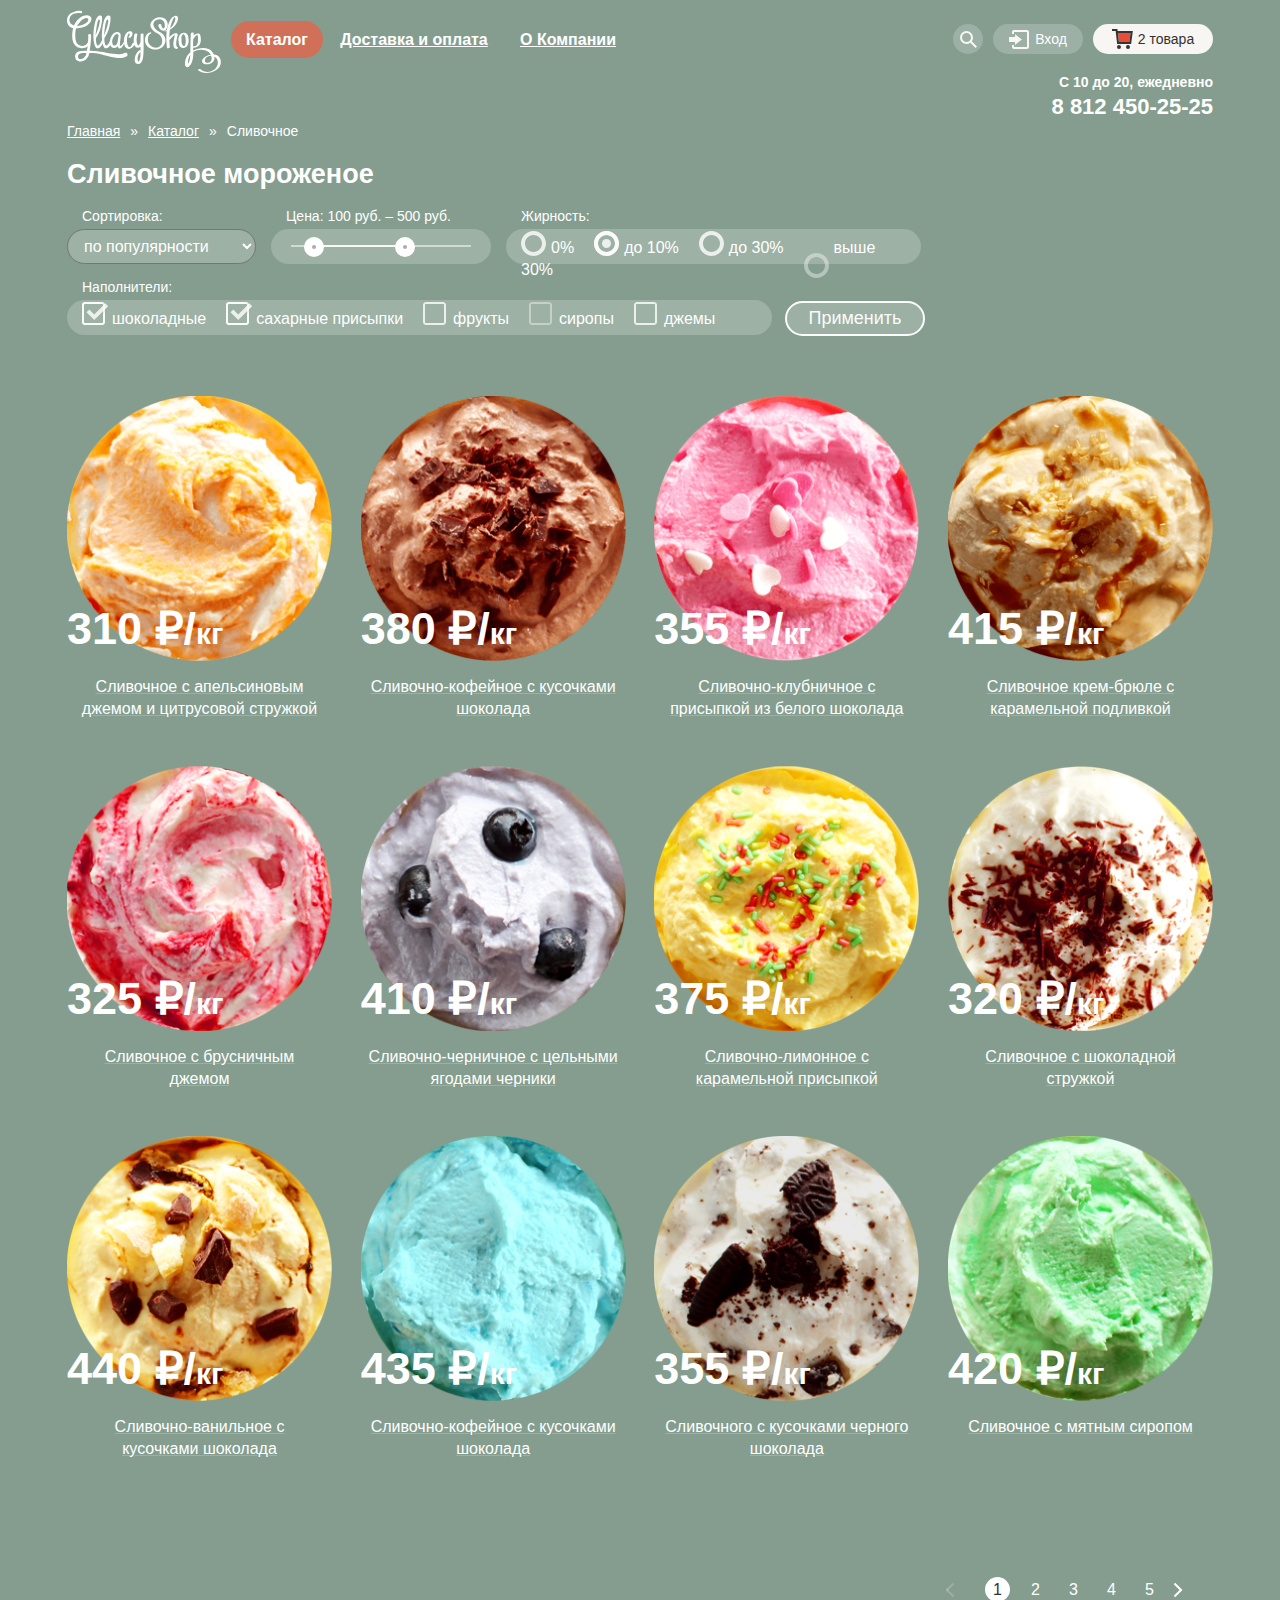
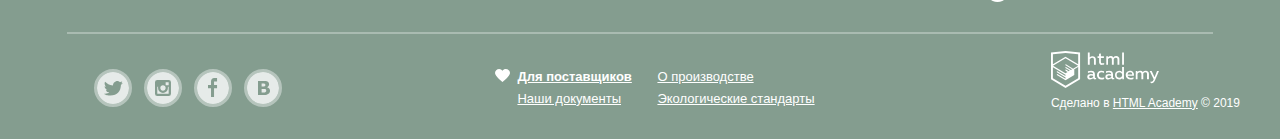
==== catalog.html @ d79cb0eb "done" ====
<!DOCTYPE html>
<html lang="ru">
  <head>
    <meta charset="utf-8">
    <title>HTML Academy: Глейси</title>
    <link href="css/normalize.css" rel="stylesheet">
    <link href="css/style.css" rel="stylesheet">
  </head>
  <body class="inner-page">
    <div class="container">
      <header class="header-main">
        <div class="main-navigation-groop">
          <a class="main-header-logo" href="index.html">
              <img src="img/logo.svg" width="154" height="64" alt="Логотип магазина Глейси»">
          </a>
          <nav class="main-navigation">
            <ul class="site-navigation">
              <li class="nav-catalog-site">
                <a href="#" class="menu-catalog-item menu-catalog-item-current">Каталог</a>
                <ul class="catalog-option">
                  <li ><a href="#" class="option">Новинки</a></li>
                    <li><a href="catalog.html">Сливочное</a></li>
                    <li><a href="#">Щербеты</a></li>
                    <li><a href="#">Фруктовый лед</a></li>
                    <li><a href="#">Мелорин</a></li>
                </ul>
              </li>
              <li class="nav-catalog-site"><a href="#" class="menu-catalog-item">Доставка и оплата</a></li>
                <li class="nav-catalog-site"><a href="#" class="menu-catalog-item">О Компании</a></li>
            </ul>
          </nav>
          <ul class="user-navigation">
              <li class="found found-search">
                <a href="#" class="found-input btn-input-found" aria-label="Поиск информации на странице">
                  <svg class="change-color" xmlns="http://www.w3.org/2000/svg" xmlns:xlink="http://www.w3.org/1999/xlink" width="17" height="17" viewBox="0 0 17 17"><path  d="M16.958 15.527L11.75 10.32A6.455 6.455 0 0 0 13 6.5 6.5 6.5 0 1 0 6.5 13a6.465 6.465 0 0 0 3.839-1.263l5.205 5.204 1.414-1.414zM6.5 11C4.019 11 2 8.981 2 6.5S4.019 2 6.5 2 11 4.019 11 6.5 8.981 11 6.5 11z"/></svg>
                </a>
              <div class="input-pop-up input-search">
                <form class="search" method="post" action="https://echo.htmlacademy.ru">
                  <label class="visually-hidden" for="search">Поиск по сайту</label>
                  <input type="search" id="search" name="search-input" placeholder="Что ищем?">
                </form>
              </div>
            </li>
            <li class="found login-link">
              <a href="#" class="found-input btn-input-login-link" aria-label="Переход на страницу личного кабинета">
                <svg class="change-color" xmlns="http://www.w3.org/2000/svg" xmlns:xlink="http://www.w3.org/1999/xlink" width="21" height="19" viewBox="0 0 21 19"><path d="M6 14.875L12.917 9.5 6 4.125v2.917H-.042v4.917H6z"/><path d="M18 0H5C3.9 0 3 .9 3 2v2h2V2h13v15H5v-2H3v2c0 1.1.9 2 2 2h13c1.1 0 2-.9 2-2V2c0-1.1-.9-2-2-2z"/></svg>
                Вход
              </a>
              <div class="input-pop-up form-nav">
                <form class="form-order"  action="https://echo.htmlacademy.ru" method="post">
                  <label class="visually-hidden" for="e-mail"> Электронная почта</label>
                  <input type="text" id="e-mail" name="e-mail" placeholder="Электронная почта">
                  <label class="visually-hidden" for="password"> Пароль пользователя</label>
                  <input type="password" name="password-user" id="password" placeholder="Пароль">
                  <div class="order">
                    <button class="btn btn-input" type="submit">Войти</button>
                    <div class="links">
                      <a href="#" class="password-links">Забыли пароль?</a>
                      <a href="#">Новая регистрация</a>
                    </div>
                  </div>
                </form>
              </div>
            </li>
            <li class="found basket-red">
              <a href="#" class="found-input btn-input-basket-red">
                <svg class="change-color"  xmlns="http://www.w3.org/2000/svg" width="21" height="20" viewBox="0 0 21 20"><path fill="#E84D37" d="M5.888 4.031L6.922 13h10.45l1.176-8.969z"/><circle fill="#343434" cx="6.984" cy="18" r="2"/><circle fill="#343434" cx="15.984" cy="18" r="2"/><path fill="#343434" d="M5.657 2.031L5.422 0H0v2h3.64l1.5 13h13.988l1.699-12.969H5.657zM17.372 13H6.922L5.888 4.031h12.66L17.372 13z"/></svg>
                2 товара
              </a>
              <div class="input-pop-up basket-nav">
                <form  class="form-order-basket" action="https://echo.htmlacademy.ru" method="post">
                  <table>
                    <caption class="visually-hidden">Товары в корзине:</caption>
                    <tr class="basket-table-item">
                      <td class="basket-table-col  basket-table-col--control">
                        <button class="btn-order-one" aria-label="Удалить заказaнное мороженное"></button>
                      </td>
                      <td class="basket-table-col  basket-table-col--preview">
                        <img src="img/ice-1k.png" width="33" height="33" alt="Пломбир с апельсиновым джемом">
                      </td>
                      <td class="basket-table-col  basket-table-col--label">  Пломбир с апельсиновым джемом</td>
                      <td class="basket-table__col  basket-table-col--price">
                          <span class="basket-table-amount">1,5 кг </span>x
                          <span class="basket-table-price">200 руб.</span>
                      </td>
                      <td class="basket-table-col  basket-table-col--sum">
                          300 руб.
                        </td>
                    </tr>
                    <tr class="basket-table-item">
                      <td class="basket-table-col  basket-table-col--control">
                        <button class="btn-order-two" aria-label="Удалить второе заказанное мороженное"></button>
                      </td>
                      <td class="basket-table-col  basket-table-col--preview">
                        <img src="img/ice-2k.png" width="33" height="33" alt="Клубничный пломбир с присыпкой  из белого шоколада">
                      </td>
                      <td class="basket-table-col  basket-table-col--label"> Клубничный пломбир с присыпкой  из белого шоколада</td>
                      <td class="basket-table__col  basket-table-col--price">
                          <span class="basket-table-amount">1,5 кг</span> x
                          <span class="basket-table-price">300 руб.</span>
                      </td>
                      <td class="basket-table-col  basket-table-col--sum">
                          450 руб.
                      </td>
                    </tr>
                    <tr>
                      <td class="basket-table-total" colspan="5"><b>Итого: 750 руб.</b></td>
                    </tr>
                  </table>
                  <button class="btn btn-submit-order" type="submit">Оформить заказ</button>
                </form>
              </div>
            </li>
          </ul>
        </div>
        <div class="tel-order">
          <p>С 10 до 20, ежедневно</p>
          <a href="#" class="tel">8 812 450-25-25</a>
        </div>
      </header>
      <main>
        <h1 class="visually-hidden"> Магазин мороженного "Глейси"</h1>
        <div>
          <ul class="breadcrumbs-list">
            <li><a href="884319-gllacy-24/index.html" class="main">Главная</a></li>
            <li><span>&#187;</span></li>
            <li><a href="#" class="catalog-ice">Каталог</a></li>
            <li><span>&#187;</span></li>
            <li><a>Сливочное</a></li>
          </ul>
         <section class="ices-catalog">
           <h2>Сливочное мороженое</h2>
           <div class="filter-container">
            <form class="filter-form" action="https://echo.htmlacademy.ru" method="get">
              <div class="container-groop">
                <fieldset class="filter-form-groop">
                  <legend class="filter-form-title">Сортировка:</legend>
                  <select  class="sort-cost" name="sort">
                    <option value="popularity" selected>по популярности</option>
                    <option value="first low-cost">сначала недорогие</option>
                    <option value="first cost">сначала дорогие</option>
                    <option value="fat content">по жирности</option>
                  </select>
                </fieldset>
              </div>
              <div class="container-groop">
                <fieldset class="filter-form-groop filter-item ">
                  <legend class="filter-form-title">Цена: 100 руб. – 500 руб.</legend>
                  <div class="range-filter">
                    <div class="range-controls">
                      <div class="scale">
                        <div class="bar"></div>
                      </div>
                      <div class="toggle toggle-min"></div>
                      <div class="toggle toggle-max"></div>
                    </div>
                  </div>
                </fieldset>
              </div>
              <fieldset class="filter-form-groop">
                <legend class="filter-form-title">Жирность:</legend>
                <div class="filter-form-wraper filter-form-wraper-radio" >
                  <input class="filter-form-input visually-hidden" type="radio" name="fat" id="0" value="0">
                  <label class="filter-form-label filter-form-label-radio" for="0">0%</label>
                  <input class="filter-form-input visually-hidden"  type="radio" name="fat" id="0-10" value="0-10" checked>
                  <label class="filter-form-label filter-form-label-radio"  for="0-10">до 10%</label>
                  <input class="filter-form-input visually-hidden" type="radio" name="fat" id="10-30" value="10-30">
                  <label class="filter-form-label filter-form-label-radio"  for="10-30">до 30%</label>
                  <input class="filter-form-input visually-hidden" type="radio" name="fat" id="30-100" value="30-100" disabled>
                  <label class="filter-form-label filter-form-label-radio" for="30-100">выше 30%</label>
                </div>
              </fieldset>
              <fieldset class="filter-form-groop">
                <legend class="filter-form-title">Наполнители:</legend>
                <div class="filter-form-wraper filter-form-wraper-checkbox" >
                  <input class="filter-form-input visually-hidden" type="checkbox" name="chocolate" id="chocolate" checked>
                  <label class="filter-form-label filter-form-label-checkbox" for="chocolate" >шоколадные</label>
                  <input class="filter-form-input visually-hidden" type="checkbox" name="sugar" id="sugar" checked>
                  <label class="filter-form-label filter-form-label-checkbox" for="sugar">сахарные присыпки</label>
                  <input class="filter-form-input visually-hidden" type="checkbox" name="fruits" id="fruits">
                  <label class="filter-form-label filter-form-label-checkbox"  for="fruits">фрукты</label>
                  <input class="filter-form-input visually-hidden" type="checkbox" name="syrups" id="syrups" disabled>
                  <label class="filter-form-label filter-form-label-checkbox" for="syrups">сиропы</label>
                  <input class="filter-form-input visually-hidden" type="checkbox" name="jams" id="jams">
                  <label class="filter-form-label filter-form-label-checkbox" for="jams">джемы</label>
                </div>
              </fieldset>
              <button type="submit" class="btn-filter">Применить</button>
            </form>
           </div>
           <h3 class="visually-hidden">Каталог мороженого</h3>
           <ul class="ice ice-card-item">
             <li class="card-item">
               <img src="img/1.png" width="267" height="267" alt="Фото сливочного мороженого с апельсиновым джемом и цитрусовой стружкой">
               <p>310 ₽/<span>кг</span></p>
               <a href="#"><h4 class="ice-cream">Сливочное с апельсиновым джемом и цитрусовой стружкой</h4></a>
               <button type="button" class="btn btn-catalog">Быстрый просмотр</button>
             </li>
             <li class="card-item" >
               <img src="img/2.png" width="267" height="267" alt="Фото мороженого  Сливочно-кофейного с кусочками шоколада">
               <p>380 ₽/<span>кг</span></p>
               <a href="#"><h4 class="ice-cream" >Сливочно-кофейное с кусочками шоколада</h4></a>
               <button type="button" class="btn btn-catalog">Быстрый просмотр</button>
             </li>
             <li class="card-item">
               <img src="img/3.png" width="267" height="267" alt="Фото мороженого Сливочно-клубничного с присыпкой из белого шоколада">
               <p>355 ₽/<span>кг</span></p>
               <a href="#"><h4 class="ice-cream">Сливочно-клубничное с присыпкой из белого шоколада</h4></a>
               <button type="button" class="btn btn-catalog">Быстрый просмотр</button>
             </li>
             <li class="card-item">
               <img src="img/4.png" width="267" height="267" alt="Сливочное крем-брюле с карамельной подливкой">
               <p>415 ₽/<span>кг</span></p>
               <a href="#"><h4 class="ice-cream">Сливочное крем-брюле с карамельной подливкой</h4></a>
               <button type="button" class="btn btn-catalog">Быстрый просмотр</button>
             </li>
             <li class="card-item">
               <img src="img/5.png" width="267" height="267" alt="Фото мороженого Сливочного с брусничным джемом">
               <p>325 ₽/<span>кг</span></p>
               <a href="#"><h4 class="ice-cream">Сливочное с брусничным джемом</h4></a>
               <button type="button" class="btn btn-catalog">Быстрый просмотр</button>
             </li>
             <li class="card-item">
               <img src="img/6.png" width="267" height="267" alt="Фото мороженого  Сливочно-черничное с цельными ягодами черники">
               <p>410 ₽/<span>кг</span></p>
               <a href="#"><h4 class="ice-cream">Сливочно-черничное с цельными ягодами черники</h4></a>
               <button type="button" class="btn btn-catalog">Быстрый просмотр</button>
             </li>
             <li  class="card-item">
               <img src="img/7.png" width="267" height="267" alt="Фото мороженого Сливочно-лимонного с карамельной присыпкой">
               <p>375 ₽/<span>кг</span></p>
               <a href="#"><h4 class="ice-cream">Сливочно-лимонное с карамельной присыпкой</h4></a>
               <button type="button" class="btn btn-catalog">Быстрый просмотр</button>
             </li>
             <li class="card-item">
               <img src="img/8.png" width="267" height="267" alt="Фото мороженого Сливочного с шоколадной стружкой">
               <p>320 ₽/<span>кг</span></p>
               <a href="#"><h4 class="ice-cream">Сливочное с шоколадной стружкой</h4></a>
               <button type="button" class="btn btn-catalog">Быстрый просмотр</button>
             </li>
             <li  class="card-item">
               <img src="img/9.png" width="267" height="267" alt="Фото мороженого Сливочно-ванильного с кусочками шоколада">
               <p>440 ₽/<span>кг</span></p>
               <a href="#"><h4 class="ice-cream">Сливочно-ванильное с кусочками шоколада</h4></a>
               <button type="button" class="btn btn-catalog">Быстрый просмотр</button>
             </li>
             <li  class="card-item">
               <img src="img/10.png" width="267" height="267" alt="Фото мороженого Сливочного с ментоловым сиропом">
               <p>435 ₽/<span>кг</span></p>
               <a href="#"><h4 class="ice-cream">Сливочно-кофейное с кусочками шоколада</h4></a>
               <button type="button" class="btn btn-catalog">Быстрый просмотр</button>
             </li>
             <li  class="card-item">
               <img src="img/11.png" width="267" height="267" alt="Фото мороженого Сливочного с кусочками черного шоколада">
               <p>355 ₽/<span>кг</span></p>
               <a href="#"><h4 class="ice-cream">Сливочного с кусочками черного шоколада</h4></a>
               <button type="button" class="btn btn-catalog">Быстрый просмотр</button>
             </li>
             <li  class="card-item">
               <img src="img/12.png" width="267" height="267" alt="Фото мороженого Сливочного с мятным сиропома">
               <p>420 ₽/<span>кг</span></p>
               <a href="#"><h4 class="ice-cream">Сливочное с мятным сиропом</h4></a>
               <button type="button" class="btn btn-catalog">Быстрый просмотр</button>
             </li>
           </ul>
         </section>
         <ul class="pagination-list">
          <li><a href="#" class="pagination-back disabled" aria-label="Листаем в начало каталога"></a></li>
          <li><a href="#" class="pagination-current">1</a></li>
          <li><a href="#">2</a></li>
          <li><a href="#">3</a></li>
          <li><a href="#">4</a></li>
          <li><a href="#">5</a></li>
          <li><a href="#" class="pagination-forward" aria-label="Листаем вперед каталога"></a></li>
         </ul>
        </div>
      </main>
      <div class="footer-container container">
        <footer class="main-footer">
          <ul class="footer-social">
            <li>
              <a class="social-btn social-btn-tw" href="#" aria-label="наша страница в Твиттере">
                <svg xmlns="http://www.w3.org/2000/svg" width="32" height="32" viewBox="0 0 32 32"><path  d="M16 0C7.164 0 0 7.164 0 16c0 8.837 7.164 16 16 16 8.837 0 16-7.163 16-16 0-8.836-7.163-16-16-16zm7.944 12.809c-.251 6.516-3.463 10.832-10.992 10.702h-.486c-.447 0-4.543-.443-5.344-1.823 2.479.19 4.247-.406 5.12-1.136-1.048-.289-2.923-.461-3.251-2.848.384.104.618.221 1.299.113-1.307-.824-2.758-1.519-2.679-3.643.311.317 1.164.518 1.46.457-.768-.233-2.149-3.244-.974-4.781 1.984 1.79 4.075 3.482 7.804 3.643.227-2.214 1.24-3.699 3.168-4.325 1.84-.479 3.255.26 3.901 1.138.737-.224 1.453-.466 2.193-.685-.004.833-.569 1.463-.935 1.709.747.165 1.423-.475 1.423-.475-.184.963-1.094 1.725-1.707 1.954z"/></svg>
              </a>
            </li>
            <li>
              <a class="social-btn social-btn-ins" href="#" aria-label="наша страница в Інстаграм">
                  <svg xmlns="http://www.w3.org/2000/svg" width="32" height="32" viewBox="0 0 32 32"><path d="M20.916 16a4.938 4.938 0 1 1-9.877 0c0-.394.051-.773.138-1.14h-.897v6.838h11.396V14.86h-.897c.086.367.137.746.137 1.14z"/><path d="M15.978 18.659c1.466 0 2.659-1.193 2.659-2.659s-1.193-2.659-2.659-2.659c-1.466 0-2.659 1.193-2.659 2.659s1.192 2.659 2.659 2.659zM18.637 10.302h3.039v3.039h-3.039z"/><path d="M16 0C7.164 0 0 7.164 0 16c0 8.837 7.164 16 16 16 8.837 0 16-7.163 16-16 0-8.836-7.163-16-16-16zm7.955 21.698a2.285 2.285 0 0 1-2.279 2.279H10.279A2.285 2.285 0 0 1 8 21.698V10.302a2.286 2.286 0 0 1 2.279-2.279h11.396a2.286 2.286 0 0 1 2.279 2.279v11.396z"/></svg>
              </a>
            </li>
            <li>
              <a class="social-btn social-btn-fb" href="#" aria-label="наша страница в Фейсбук">
                <svg xmlns="http://www.w3.org/2000/svg" width="32" height="32" viewBox="0 0 32 32"><path d="M16 0C7.164 0 0 7.163 0 16s7.164 16 16 16c8.837 0 16-7.164 16-16S24.837 0 16 0zm4.062 9.455h-3.021v3.444h3.021v3.445h-3.021v8.61H14.02v-8.61H11v-3.445h3.021V9.455c0-1.902 1.353-3.445 3.021-3.445h3.021v3.445z"/></svg>
              </a>
            </li>
            <li>
              <a class="social-btn social-btn-vk" href="#" aria-label="наша страница Вконтакте">
                <svg xmlns="http://www.w3.org/2000/svg" width="32" height="32" viewBox="0 0 32 32"><path d="M16.637 14.495c.402-.019.719-.082.951-.188.326-.145.54-.33.641-.559.101-.229.15-.496.15-.797 0-.232-.058-.465-.174-.697-.116-.232-.322-.405-.617-.517-.264-.1-.592-.155-.984-.165a76.242 76.242 0 0 0-1.652-.014h-.339v2.965h.565c.571 0 1.057-.009 1.459-.028zM18.118 17.084c-.282-.081-.672-.125-1.166-.132a127.97 127.97 0 0 0-1.55-.009h-.79v3.493h.264c1.014 0 1.74-.003 2.18-.009a3.2 3.2 0 0 0 1.212-.245c.377-.157.633-.364.774-.625s.214-.562.214-.9c0-.446-.088-.788-.261-1.03-.17-.241-.464-.423-.877-.543z"/><path d="M16 0C7.164 0 0 7.164 0 16c0 8.837 7.164 16 16 16 8.837 0 16-7.163 16-16 0-8.836-7.163-16-16-16zm6.602 20.531a3.73 3.73 0 0 1-1.124 1.327c-.552.415-1.161.71-1.823.886s-1.501.264-2.519.264h-6.121V8.987h5.443c1.13 0 1.957.038 2.48.113a5.126 5.126 0 0 1 1.561.5c.533.27.929.632 1.189 1.087.26.455.392.975.392 1.558 0 .678-.179 1.278-.536 1.795-.358.518-.863.92-1.517 1.208v.075c.917.182 1.642.559 2.179 1.13.537.571.807 1.325.807 2.261 0 .678-.138 1.283-.411 1.817z"/></svg>
              </a>
            </li>
          </ul>
          <ul class="footer-menu">
            <li class="distributor"><a href="#">Для поставщиков</a></li>
            <li><a href="#">О производстве</a></li>
            <li><a href="#">Наши документы</a></li>
            <li><a href="#">Экологические стандарты</a></li>
          </ul>
          <div class="footer-copyright">
            <a href="https://htmlacademy.ru/intensive/htmlcss" aria-label="логотип HTML Academy">
              <img src="img/logo-htmlacademy.svg" width="108" height="39" alt="HTML Academy">
            </a>
            <p>Сделано в <a href="https://htmlacademy.ru/intensive/htmlcss"> HTML Academy</a> &copy; 2019</p>
          </div>
        </footer>
      </div>
    </div>
  </body>
</html>
---- css/style.css ----
/* Шрифты */
@font-face {
  font-family: 'robotoregular';
  src: local('Roboto regular'), local('Roboto-regular');
  src: url('roboto-regular.woff2') format('woff2'),
       url('roboto-regular.woff') format('woff');
  font-weight: 400;
  font-style: normal;
  font-display: swap;
}
@font-face {
  font-family: 'robotomedium';
  src: local('Roboto Medium'), local('Roboto-Medium');
  src: url('roboto-medium.woff2') format('woff2'),
       url('roboto-medium.woff') format('woff');
  font-weight: 500;
  font-style: normal;
  font-display: swap;
}
@font-face {
  font-family: 'robotobold';
  src: local('Roboto Bold'), local('Roboto-Bold');
  src: url('roboto-bold.woff2') format('woff2'),
       url('roboto-bold.woff') format('woff');
  font-weight: 700;
  font-style: normal;
  font-display: swap;
}

body {
  min-width: 1200px;
  padding: 0;
  margin: 0;
  font-family: "Roboto", Arial, sans-serif;
  font-style: normal;
  font-size: 18px;
  line-height: 22px;
  font-weight: 400;
  color: #ffffff;
  background-color: #849d8f;
}

html {
  box-sizing: border-box;
}

img {
  max-width: 100%;
  height: auto;
}

*,
*::before,
*::after {
  box-sizing: inherit;
}

.container {
  width: 1200px;
  margin: 0 auto;
  padding: 0 27px;
}

.site-navigation,
.user-navigation,
.card-item,
.footer-social,
.footer-menu,
.catalog,
.breadcrumbs-list,
.pagination-list,
.description,
.slider-list,
.slide,
.description {
list-style: none;

}

.visually-hidden:not(:focus):not(:active),
input[type="checkbox"].visually-hidden,
input[type="radio"].visually-hidden {
  position: absolute;
  width: 1px;
  height: 1px;
  margin: -1px;
  border: 0;
  padding: 0;
  white-space: nowrap;
  clip-path: inset(100%);
  clip: rect(0 0 0 0);
  overflow: hidden;
}

.main-navigation-groop {
  display: flex;
}

.main-navigation {
  padding: 16px 5px;
  font-size: 16px;
  line-height: 18px;
  margin-top: 5px;
}

.main-header-logo {
  width: 154px;
  height: 64px;
  margin: 0;
  margin-top: 10px;
  margin-right: 5px;
}

.site-navigation {
  position: relative;
  width: 400px;
  padding: 0;
  margin: 0;
  margin-top: 10px;
  display:flex;
  justify-content: space-between;
}

.user-navigation {
  width: 400px;
  font-size: 12px;
  line-height: 18px;
  font-weight: 400;
  display:flex;
  flex-direction: row;
  justify-content: flex-end;
  margin: 0;
  margin-top: 24px;
  margin-left:auto;
  padding: 0;
  padding-left: 25px;
  margin-bottom: 20px;
}

.tel-order {
  align-self: flex-end;
  text-align: right;
  margin-top: -20px;
}

.tel-order a:hover,
.tel-order a:active,
.catalog-ice:hover,
.catalog-ice:active,
.main:hover,
.main:active {
  color: #deb49a;
  text-decoration-color: #f9cdc4;
}

.tel-order p {
  font-size: 14px;
  line-height: 16px;
  font-weight: 700;
  margin: 0;
  margin-bottom: 5px;

}

.tel-order .tel {
  margin: 0;
  margin-top: 20px;
  padding: 0;
  font-size: 22px;
  line-height: 24px;
  color: #ffffff;
  font-weight: 700;
  text-decoration: none;
}

.header-main {
  display: flex;
  flex-direction: column;
  flex-wrap: wrap;
}

.card-item a,
.ice a,
.main-footer a {
  z-index: 2;
  color: #ffffff;
}

.btn:hover,
.btn:active,
.card-item a:hover,
.card-item a:active,
.ice a:hover,
.ice a:active,
.main-footer a:hover,
.main-footer a:active{
  color: #ffbc9e;
  text-decoration-color: #f9cdc4;
}

/*Кнопки*/
.btn {
  text-decoration: none;
  padding: 15px 10px;
  border-radius: 30px;
  display: inline-block;
  vertical-align: center;
  color: #ffffff;
  background: linear-gradient(to top, #e84c36 0%, #f16642 100%);
  box-shadow: 0 2px 2px #a83829;
  font-weight:700;
  border: 0;
}

.btn-advertising {
  height: 45px;
  margin: 0;
  padding: 10px  10px;
  text-align: center;
  border: 0;
  font-size: 18px;
  line-height: 24px;
  font-weight: 400;
  align-self: flex-end;
}

.btn:hover {
  background: linear-gradient(to bottom,  #f58669 0%, #ec6f5e 100%);
  box-shadow: 0 2px 2px #8e0c03;
  text-shadow: 2px 2px 0 rgba(160, 32, 11, 0.76);
  color: #fefefe;
}

.btn:active {
  background: linear-gradient(to bottom,  #d84833 0%, #e1603e 100%);
  box-shadow: inset 0 2px 2px #942718;
  color: #fceeec;
}

.btn-slider {
  padding: 10px 40px;
  font-size: 32px;
  line-height: 44px;
  font-weight: 800;
  width: 280px;
  height: 65px;
  border: none;
  cursor: pointer;
}

.btn-submit-order {
  font-size: 18px;
  line-height: 24px;
  font-weight: 400;
  width: 130px;
  height: 45px;
  padding: 15px 20px;
  border: 0;
}

.btn-catalog{
  width: 200px;
  height: 45px;
  border: 0;
  margin: 0 auto;
  padding: 10px;
  font-size: 18px;
  line-height: 24px;
  font-weight: 400;
  z-index: 2;
}

 .btn-input-login-link {
  width: 90px;
  height: 30px;
  margin-bottom: 20px;
  position: relative;
}

.login-link:hover .form-nav {
  margin: 20px;
  position: absolute;
  top: 20px;
  left: -240px;
  display: block;
  width: 280px;
  height: 215px;
  border-radius: 5px;
  background-color: #f8f7f4;
  z-index: 1;
  box-shadow: 2px 20px 20px #5c6961;
}

.form-nav  input::placeholder {
  font-size: 14px;
  line-height: 24px;
  font-weight: 400;
  color: #d3d3d3;
  padding-left: 10px;
}

.form-order {
  width: 240px;
  height: 220px;
  margin-left: 10px;
  font-size: 13px;
  line-height: 16px;
  font-weight: 400;
}

.order .links a {
  font-size: 13px;
  line-height: 24px;
  font-weight: 400px;
  width: 125px;
  margin: 0;
  padding: 0;
  color: #323232;
  text-decoration-color: rgba(50, 50, 50, 0.3)
}

.links {
margin-top: 20px;
}

.links a:hover {
  color: #e84d37;
 text-decoration-color: rgba(232, 77, 55, 0.3);
}

.form-order input {
  width: 240px;
  height: 45px;
  border-radius: 5px;
  padding-left: 10px;
  margin: 20px 10px;
}

.form-order:first-child input {
  margin-bottom: 0;
}

.form-nav .btn-input {
  width: 100px;
  height: 30px;
  margin: 10px;
  margin-top: 20px;
  font-size: 18px;
  line-height: 24px;
  font-weight: 700;
  padding: 10px 25px;
  border-radius: 20px;
  border: none;
}

.btn-filter {
  font-weight: 500;
  width: 140px;
  height: 35px;
  margin-top: 22px;
  margin-left: 13px;
  margin-bottom: 20px;
  padding: 5px 15px;
  vertical-align: middle;
  text-align: center;
  border: 2px solid #fbfcfb;
  border-radius: 30px;
  color: #fbfcfb;
  background-color: #9cb0a4;
}

.btn-filter:hover {
  background-color: rgba(251, 252, 251, 0.97);
  color: rgba(53, 53, 53, 0.97);
}

.btn-filter:active {
  background-color: #eaeaea;
  color: #353535;
  box-shadow: 0 -2px 2px rgba(106, 106, 107, 0.97);
}

.order {
  display: flex;
}

.found .found-input:hover {
  background-color: #f7f6f3;
  color: #323232;
}

.found:hover svg {
  fill: #323232;
}

.found {
  position: relative;
}

.found .found-input {
  display: flex;
  font-size: 14px;
  line-height: 16px;
  font-weight: 500;
  height: 30px;
  color: #ffffff;
  margin-left: 10px;
  text-decoration: none;
  border-radius: 30px;
  font-weight:500;
  justify-content: center;
  align-items: center;
  background-color: rgba(255, 255, 255, 0.2);
}

/*Инпуты*/

.found .btn-input-found {
  border-radius: 50%;
  width: 30px;
}

.input-basket svg,
.login-link svg,
.btn-input-basket-red svg {
  margin-right: 5px;
}

.found-search:hover .input-search {
  display: block;
  box-shadow: 2px 20px 20px #5c6961;
  z-index: 1;
}

input[type=text]:hover,
input[type=email]:hover,
input[type=password]:hover {
  border: 2px solid #c7c6c5;
}
input[type=text]:focus,
input[type=email]:focus,
input[type=password]:focus {
  border: 2px solid #8fbdec;
}

.change-color {
  fill: #f8f7f4;
}

.input-search {
  width: 340px;
  height: 85px;
  position: absolute;
  top: 50px;
  left: -300px;
  border-radius: 5px;
  background-color: #f8f7f4;
}

.found input {
  padding: 10px;
  border: 1px solid #999999;
  color: #999999;
}

.input-search input {
  width: 310px;
  height: 45px;
  margin: 20px 15px;

}

.found input:hover {
  border: 2px solid  #999999;
  color: #999999;
}

.found input:focus {
  border: 2px solid  #8fbdec;
  color: #323232;
}

.input-search input::placeholder {
  font-size: 14px;
  line-height: 24px;
  font-weight: 400;
  padding-left: 10px;
}

.catalog-active {
background-color: #d07058;
 }

.catalog-option .active {
  color: #ffffff;
}

.catalog-option {
  width: 300px;
  margin: 0;
  margin-top: 15px;
  padding: 0;
  font-size: 14px;
  line-height: 15px;
  font-weight: 400;
}

.catalog-option::before {
  content: "";
  position: absolute;
  width: 145px;
  height: 30px;
  top: -20px;
  left: 0;
  background-color: transparent;
  z-index: 5;
}

.nav-catalog-site:hover .catalog-option {
  display: block;
  position: absolute;
  width: 145px;
  min-height: 175px;
  border-radius: 5px;
  list-style: none;
  background-color: #F8f7f4;
  box-shadow: 2px 20px 20px #5c6961;
  z-index: 1;
  font-weight: 700;
}

.site-navigation li {
  font-size: 16px;
  line-height: 18px;
  font-weight: 700;
}

.menu-catalog-item {
  background-color: rgba(255, 255, 255, 0);
  color: #ffffff;
  min-height: 30px;
  padding: 10px 15px;
}

.menu-catalog-item-current {
  width: 90px;
  min-height: 30px;
  color: #ffffff;
  background-color: #d07058;
  padding: 10px 15px;
  text-decoration: none;
  border-radius: 30px;
}

.menu-catalog-item-current:hover {
  color: #323232;
  background-color: #f7f6f3;
}

.nav-catalog-site:hover .menu-catalog-item {
  background-color: #ffffff;
  color: #323232;
  border-radius: 30px;
  vertical-align: center;
  text-align: center;
}

.menu-catalog-item:active {
  box-shadow: 0 2px 2px #7a9184;
}

.catalog-option li {
  width: 145px;
  min-height: 30px;
  margin: 0;
  padding: 10px 0;
}

.catalog-option li:hover {
  background-color: #fbded7;
}

.catalog-option li:active {
  background-color:#f6b5a5;
}

.option::before {
  content: "";
  top: 35px;
  left: 6px;
  height: 2px;
  width: 130px;
  position: absolute;
  background-color: #d1d0ce;
}

.basket-red:hover .basket-nav {
  display: block;
  width: 540px;
  height: 245px;
  padding: 20px;
  background-color: #f8f7f4;
  color: #323232;
  border-radius: 5px;
  position: absolute;
  top: 55px;
  left: -450px;
  box-shadow: 2px 20px 20px #5c6961;
  z-index: 10;
}

.menu-catalog-item {
  position: relative;
}

 .menu-catalog-item:hover {
  text-decoration: none;
}

.catalog-option a {
  padding-left: 10px;
  color: #323232;
  text-decoration: none;
  font-size: 14px;
  line-height: 16px;
  font-weight: 400;
}

.catalog-option .option  {
  padding: 10px;
  font-size: 14px;
  line-height: 16px;
  font-weight: 700;
}

.btn-input-basket {
  width: 100px;
  background-color: #a1b4a9;
}

.found .btn-input-basket-red {
  width: 120px;
  background-color: #f7f6f3;
  color: #323232;
}
/*Таблица*/

.form-order-basket table {
  position: relative;
  width: 100%;
  border-collapse: collapse;
  border-spacing: 0;
}

.form-order-basket span:nth-child(2) {
  color: #acacab;
}

.basket-table-col--price {
  width: 140px;
}

.basket-table-col--sum {
  width: 70px;
}

.basket-table-col--label {
  width: 240px;
}

.basket-table-col--preview img {
 max-width: none;
}

.basket-table-total {
  font-size: 15px;
  line-height: 18px;
  font-weight: 400;
  text-align: right;
  height: 60px;
  margin: 0 10px;
}

.form-order-basket button {
  width: 20px;
  height: 20px;
  border: 0;
  background-color: transparent;
  align-self: flex-end;
  position: relative;
}

.form-order-basket::before {
  content: "";
  top: 130px;
  left: 15px;
  height: 2px;
  width: 510px;
  position: absolute;
  background-color: #cacac7;
}

.catalog-option,
.input-search,
.feedback,
.pop-up-overlay,
.form-nav,
.basket-nav,
.slide,
.slider-toggle {
  display: none;
}


.card-item .btn {
visibility: hidden;
}

.some-news {
  font-size: 24px;
  line-height: 30px;
  font-weight: 400;
  color: #323232;
  width: 290px;
}

.sort-cost:hover {
 color: #343434;
}

/*Блок слайдера*/

.slider {
  position: relative;
  text-align: center;
  padding-top: 510px;
  padding-top: 400px;
  padding-bottom: 40px;
}

.site-wrapper {
  min-width: 940px;
  background-color: #849d8f;
  background-image: url("../img/ice-cream 1.png");
  background-repeat: no-repeat;
  background-position: top center;
  transition: background-image 0.5s ease, background-color 0.5s ease;
}

.site-wrapper::before,
.site-wrapper::after {
  content: "";
  visibility: hidden;
}

.site-wrapper::after {
  background-image: url("../img/ice-cream 2.png");
}

.site-wrapper::after {
  background-image: url("../img/ice-cream 3.png");
}

.slider-list {
  margin: 0;
  margin-top: 23px;
  padding: 0;
}

.slider-controls label {
  display: inline-block;
  vertical-align:center;
  width: 20px;
  height: 20px;
  font-weight: 400;
  margin-right: 10px;
  margin-bottom: 65px;
  vertical-align: top;
  background-color: transparent;
  border: 2px solid #ffffff;
  border-radius: 50%;
  cursor: pointer;
}

.slider-controls:hover label{
  background-color: rgba(255, 255, 255, 0.2);
  cursor: pointer;
}

.slider-controls:active label{
  background-color: #ffffff;
}

.slider-controls {
  position: absolute;
  bottom: 63px;
  left: 0;
  z-index: 20;
  height: 20px;
  font-size: 0;
}

 .slider-toggle {
   width: 80px;
   margin-top: 60px;
 }

 #product-1:checked ~ .site-wrapper #slide1,
 #product-2:checked ~ .site-wrapper #slide2,
 #product-3:checked ~ .site-wrapper #slide3 {
   display: block;
 }

 #product-1:checked ~ .site-wrapper label[for="product-1"],
 #product-2:checked ~ .site-wrapper label[for="product-2"],
 #product-3:checked ~ .site-wrapper label[for="product-3"] {
   background-color: #ffffff;
 }

 #product-1:checked ~ .site-wrapper {
  background-color: #849d8f;
  background-image:  url("../img/ice-cream 1.png");
}

#product-2:checked ~ .site-wrapper {
  background-color: #8996a6;
  background-image:  url("../img/ice-cream 2.png");
}

#product-3:checked ~ .site-wrapper {
  background-color: #9d8b84;
  background-image:  url("../img/ice-cream 3.png");
}

.slide-title {
  position: absolute;
  bottom: 75px;
  left: 222px;
  font-size: 60px;
  line-height: 60.35px;
  font-weight: 700;
  width: 700px;
}


/*Блок акции*/
.raspberry p,
.chocolate p {
  margin: 0;
  font-size: 18px;
  line-height: 22px;
  font-weight: 400;
}

.advertising {
  display: flex;
  margin-bottom: 40px;
}

.free-order {
  display: flex;
  flex-direction: column;
}

.advertising article {
  padding: 0 20px;
  display: flex;
  flex-direction: column;
  justify-content: space-around;
  border-radius: 15px;
}

.free {
  margin: 0;
  margin-bottom: 10px;
  padding: 0;
  font-size: 35px;
  line-height: 41px;
  font-weight: 700;
}

.raspberry {
  margin-right: 25px;
  width: 560px;
  height: 230px;
  background-color: #c13f61;
  background-image: url("../img/raspberry.png");
  background-repeat: no-repeat;
}

.raspberry .btn{
  width: 165px;
  margin-top: 5px;
}

.chocolate {
  width: 560px;
  height: 230px;
  background-color: #723e1b;
  background-image: url("../img/chocolate.png");
  background-repeat: no-repeat;
}

.chocolate .btn {
  width: 190px;
  margin-top: 5px;
}

/*Каталог*/

.breadcrumbs-list {
  margin: 0;
  padding: 0;
  display: flex;

}

.breadcrumbs-list a,
.breadcrumbs-list span {
  margin-right: 10px;
  font-size: 14px;
  line-height: 16px;
  font-weight: 400;
  color: #ffffff;
}

/*блок хитов*/

.ice-kind {
  display: flex;
  flex-direction: row;
  flex-wrap: wrap;
  justify-content: space-between;
  margin: 0;
}

.card-item-hit::before {
  content:"";
  width: 61px;
  height: 61px;
  background-image: url("../img/hit.svg");
  position: absolute;
  background-repeat: no-repeat;
  background-position: 0 0;
  z-index: 2;
}

.card-item {
  font-size: 16px;
  line-height: 22px;
  width: 265px;
  min-height: 320px;
  font-weight: 500;
  position: relative;
  display: flex;
  flex-direction: column;
}

.card-item::after {
  content: "";
  position: absolute;
  top: -5%;
  left: -5%;
  z-index: 1;
  width: 110%;
  min-height: 108%;
  margin-top: 5px;
  border-radius: 5px;
  opacity: 0;
}

.card-item:hover::after,
.ice:hover::after {
  border-radius: 5px;
  min-height: 400px;
  box-shadow: 0 2px 2px #7a9184;
  background-color: rgba(155, 175, 163, 0.2);
  opacity: 1;
  z-index: 1;
}

.card-item:hover img {
  align-self: center;
  z-index: 1;
}

.card-item p {
  font-size: 45px;
  line-height: 45px;
  font-weight: 700;
  position: absolute;
  top: 195px;
  left: 0;
  z-index: 1;
}

.ice {
  width: 1146px;
  margin: 0;
  margin-bottom: -9px;
  padding: 0;
  display: flex;
  justify-content: space-between;

}

.ice-card-item {
  width: 1146px;
  padding: 0;
  display: flex;
  flex-wrap: wrap;
  justify-content: space-between;
}

.ice h4,
.card-item h4 {
  margin: 0;
  font-weight: 500;
}

.ice a,
.card-item a {
 width: 250px;
 height: 45px;
 margin: 0;
 margin-top: 15px;
 padding:  0;
 font-size: 16px;
 line-height: 22px;
 text-align: center;
 align-self: center;
 color:#ffffff;
 text-decoration-color: rgba(255, 255, 255, 0.2);
}

.ice p {
  margin-top: 15px;
}

.card-item span {
  font-size: 30px;
  line-height: 45px;
  font-weight: 700;
  z-index: 1;
}

.ices-catalog {
  margin: 0;
}

.ice-cream {
  font-size: 16px;
  line-height: 22px;
  font-weight: 500;
  text-align: center;
  padding: 0;
  margin: 0;
  z-index: 1;
}
/*Фильтр*/


.filter-form-wraper {
  height: 35px;
  margin: 5px 0;
  padding: 7px 15px;
  background-color: #9db1a5;
  border-radius: 30px;
}

.filter-form-wraper-radio {
  width: 415px;
}

.filter-form {
  display: flex;
  flex-wrap: wrap;
  margin-bottom: 40px;
  width: 100%;
}

.filter-form fieldset {
  padding: 0;
  margin: 0;
  border: none;
}

.filter-form-wrapper {
  display: flex;
  justify-content: space-between;
  padding: 10px;
  padding-left: 0;
}

.filter-form-wraper-checkbox {
  width: 705px;
}

.filter-form-label {
  position: relative;
  padding-left: 30px;
  margin-right: 15px;
  font-size: 16px;
  line-height: 18px;
  font-weight: 500;
}

.filter-form-label::before,
.filter-form-label::after {
  content: "";
  position: absolute;
  left: 0;
  bottom: 0;
}

.filter-form-label-radio::before {
  width: 25px;
  height: 25px;
  background-image: url("../img/radio-off.svg");
  opacity: 0.8;

}

.filter-form-label-radio::after {
  width: 25px;
  height: 25px;
  background-image: url("../img/radio-on.svg");
  opacity: 0;
}

.filter-form-input:disabled + .filter-form-label-radio::before,
.filter-form-input:disabled + .filter-form-label-checkbox::before {
  opacity: 0.4;
}

.filter-form-input:disabled + .filter-form-label-radio::after,
.filter-form-input:disabled + .filter-form-label-checkbox::after {
  opacity: 0;
}

.filter-form-input:checked + .filter-form-label-radio::after,
.filter-form-input:checked + .filter-form-label-checkbox::after {
 opacity: 0.8;
}

.filter-form-label-checkbox::before {
  width: 25px;
  height: 25px;
  background-image: url("../img/checkbox-off.svg");
  background-repeat: no-repeat;
  opacity: 0.8;
}

.filter-form-label-checkbox::after {
  width: 30px;
  height: 25px;
  background-image: url("../img/checkbox-on.svg");
  background-repeat: no-repeat;
  opacity: 0;
}

.filter-form-label-radio:hover::before,
.filter-form-label-checkbox:hover::before,
.filter-form-label-radio:hover::after,
.filter-form-label-checkbox:hover::after {
  opacity: 1;
}

.container-groop {
  margin-right: 15px;
}

.sort-cost {
  margin: 5px 0;
  height: 35px ;
  padding: 0 12px;
  font-size: 16px;
  line-height: 18px;
  line-height: 500;
  border-radius: 30px;
  background-color: #9db1a5;
  color: #ffffff;
}

.sort-cost .option {
  font-size: 14px;
  line-height: 16px;
  line-height: 400;
}

.sort-cost:hover {
  background-color: #fbfcfb;
}

.sort-cost:active {
  background-color: #eaeaea;
  color: #353535;
}

.range-filter {
  width: 220px;
  margin-top: 5px;
}

.range-filter:hover {
  cursor: pointer;
}

.filter-form-title {
  margin: 0 15px;
  font-size: 14px;
  line-height: 16px;
  font-weight: 500;
}

.range-controls {
  position: relative;
  height: 35px;
  margin-bottom: 15px;
  padding-top: 16px;
  padding-right: 20px;
  padding-left: 20px;
  background: #9db1a5;
  border-radius: 30px;
}

.range-controls .scale {
  height: 2px;
  background: #d1dad3;
}

.range-controls .bar {
  width: 60%;
  height: 2px;
  margin-left: 15px;
  background: #f8f7f4;
}

.range-controls .toggle {
  position: absolute;
  top: 8px;
  width: 20px;
  height: 20px;
  padding: 0;
  border-radius: 50%;
  border: 8px solid #ffffff;
  background-color: #ababab;
  cursor: pointer;
}

.range-controls .toggle-min {
  left: 33px;
}

.range-controls .toggle-max {
  left: 124px;
}

/**Преимущества**/
.shop-description {
  min-height: 305px;
  margin-bottom: 41px;
  padding-top: 15px;
  background-color: #ece1c9;
  color: #323232;
  background-image: url("../img/waffle.png");
  background-repeat: repeat;
  border-radius: 10px;
}

.shop-description h2 {
  margin: 10px 20px;
  font-size: 24px;
  line-height: 30px;
  font-weight: 500;
}

.description li {
  width: 530px;
  font-size: 16px;
  line-height: 22px;
  font-weight: 400;
  display: flex;
  margin-bottom: 20px;
  margin-right: 33px;
  padding-left: 52px;
  position: relative;
}

.description li:nth-child(-n-2) {
  margin-bottom: 15px;
}

.description li::before {
  content: "";
  width: 49px;
  height: 49px;
  background-repeat: no-repeat;
  position: absolute;
  top: -10px;
  left: 0;
}

.description {
  margin: 0;
  padding: 0;
  padding-top: 10px;
  padding-left: 20px;
  display: flex;
  flex-wrap: wrap;
}

.description p {
  margin: 0;
  margin-left: 7px;
}

.ice-cream-quality::before  {
  background-image: url("../img/ice-cream.svg");
}

.cow::before  {
  background-image: url("../img/cow.svg");
}

.eco::before  {
  background-image: url("../img/eco.svg");
}

.thermometer::before  {
  background-image: url("../img/thermometer.svg");
}

li:hover .btn {
  visibility: visible;
}


/*Новости*/
.container-news {
  display: flex;
  justify-content: space-between;
  margin-bottom: 40px;
}

.some-news {
  width: 285px;
  height: 80px;
  font-size: 24px;
  line-height: 30px;
}

.news {
  height: 220px;
  width: 560px;
  margin-right: 25px;
  padding-left: 20px;
  padding-right: 260px;
  padding-top: 25px;
  background-color: #ffffff;
  color: #323232;
  background-image: url("../img/strawberry.png");
  background-repeat: no-repeat;
  border-radius: 10px;
}

.news p {
  font-size: 16px;
  line-height: 22px;
  font-weight: 400;
  margin: 0;
  margin-bottom: 3px;
}

.form-mailing {
  height: 220px;
  width: 560px;
  background-color: #f8f7f4;
  color: #5a5a5a;
  background-image: url("../img/post.png");
  background-repeat: no-repeat;
  border-radius: 10px;
}

.mailing-text {
  margin-left: 25px;
  height: 45px;
  width: 370px;
  border-radius: 5px;
}

.mailing-text::placeholder {
  margin-top: 5px;
  font-size: 16px;
  line-height: 24px;
  font-weight: 400;
  padding-left: 10px;
}

.form-mailing p {
  font-size: 16px;
  line-height: 22px;
  font-weight: 400;
  width: 510px;
  height: 60px;
  margin: 35px 25px;
  padding: 0;
}


/*Карта*/
.map {
  display: flex;
  justify-content:center;
  margin-bottom: 30px;
  flex-wrap: wrap;
}

.map img {
  margin: 0 auto;
  display: block;
}

.contacts-container {
  position: relative;
}

.contacts {
  width: 300px;
  height: 300px;
  padding: 30px  40px  30px 25px;
  background-color: #fffefe;
  font-size: 14px;
  line-height: 20px;
  font-weight: 400;
  border-radius: 10px;
  position: absolute;
  top: -368px;
  right: 28px;
}

.contacts p {
  margin: 0;
  padding: 0;
  font-size: 14px;
  line-height: 20px;
  font-weight: 400;
  color: #323232;
}

.contacts .adress {
  margin-right: 80px;
}

.contacts .street,
.contacts .town {
  font-size: 18px;
  line-height: 22px;
  font-weight: 700;
}

.contacts .street {
  margin-bottom: 5px;
}

.contacts .town {
  margin-bottom: 15px;
}

.contacts a {
  font-size: 18px;
  line-height: 22px;
  font-weight: 700;
  color: #323232;
  text-decoration: none;
  margin-top: 10px;
}

.contacts .btn-contacts {
  width: 250px;
  height: 45px;
  font-size: 18px;
  line-height: 24px;
  font-weight: 700;
  margin-top: 25px;
  padding: 10px 25px;
  color: #ffffff;
}

.pagination-list {
  margin: 0;
  padding: 0;
  padding-top: 80px;
  padding-bottom: 30px;
  border-bottom: 2px solid #a9bbb1;
  display: flex;
  justify-content: flex-end;
}

.pagination-list li {
  padding-right: 10px;
  position: relative;
}

.pagination-list a {
  display: inline-block;
  vertical-align: center;
  min-width: 25px;
  height: 25px;
  padding: 4px;
  margin-right: 3px;
  background-color: transparent;
  text-align: center;
  font-size: 16px;
  line-height: 18px;
  font-weight: 500;
  vertical-align: bottom;
  text-decoration: none;
  color: #ffffff;
  cursor: pointer;
  border-radius: 50%;
}

.pagination-list a:hover {
  color: #f8faf9;
  background-color: #9db1a5;
}

.pagination-list a:active {
  color: #323232;
  background-color: #ffffff;
}

.pagination-list .pagination-forward:hover,
.pagination-list .pagination-back:hover {
  background-color: transparent;
}

.pagination-list .pagination-current {
  background-color: #ffffff;
  color: #323232;
}



.pagination-list .pagination-back::before,
.pagination-list .pagination-back::after,
.pagination-list .pagination-forward::before,
.pagination-list .pagination-forward::after {
  content: "";
  position: absolute;
  width: 2px;
  height: 10px;
  margin-top: 8px;
  background-color: #ffffff;
}

.pagination-list .pagination-back::before {
  top: -3px;
  left: 2px;
  transform: rotate(45deg);
}

.pagination-list .pagination-back::after {
  top: 3px;
  left: 2px;
  transform: rotate(-45deg);
}

.pagination-list .pagination-forward::before {
  top: 3px;
  left: 2px;
  transform: rotate(45deg);
}

.pagination-list .pagination-forward::after {
  top: -3px;
  left: 2px;
  transform: rotate(-45deg);
}
.pagination-list .disabled.pagination-back::before,
.pagination-list .disabled.pagination-back::after {
  background-color: rgba(255, 255, 255, 0.2);
}

/*Футер*/

.footer-container {
  margin-top: 30px;
}

.footer-social {
  width: 220px;
  height: 40px;
  margin: 0;
  margin-top: 5px;
  padding: 0;
  display: flex;
  justify-content: flex-start;
  margin-bottom: 30px;
  position: relative;
}

.main-footer {
  display: flex;
  justify-content: space-between;
}

.footer-menu {
  margin: 0;
  padding: 0;
  padding-left: 10px;
  width: 350px;
  display: flex;
  justify-content: flex-start;
  align-self: flex-start;
  flex-wrap: wrap;
  position: relative;
}

.footer-menu::before {
  content: "";
  position: absolute;
  top: 5px;
  left: -12px;
  width: 15px;
  height: 13px;
  fill: #ffffff;
  background-image: url("../img/heart.svg");
  background-repeat: no-repeat;
}

.footer-menu a {
  font-size: 13px;
  line-height: 18px;
  font-weight: 400;
}

.distributor a {
  font-weight: 700;
}

.footer-menu li {
  min-width: 140px;
}

.footer-social li {
  margin-right: 12px;
}

.footer-social svg {
  fill: #e6ebe9;
}

.social-btn {
  display: block;
  width: 38px;
  height: 38px;
  border: 3px solid rgba(230, 235, 233, 0.5);
  border-radius: 50%;
}

.social-btn:hover,
.social-btn:active {
  border: 3px solid #dde4e1;
  opacity: 0.8;
}

.social-btn:hover svg {
  fill: #ffffff;
}

.social-btn:active svg {
  fill: #e9e9e9;
}

.footer-copyright {
  font-size: 12px;
  line-height: 18px;
  font-weight: 500;
  margin: 0;
  display: flex;
  flex-direction: column;
}

.footer-copyright img {
  width: 108px;
  height: 39px;
  display: block;
  margin-top: -14px;
}

.footer-copyright p {
  padding: 0;
  margin-top: 5px;
}

/*POP-UP*/
.modal-show {
  display: block;
  position: fixed;
  flex-direction: column;
  width: 480px;
  height: 445px;
  background-color: #f8f7f4;
  animation: bounce 0.6s;
}

.modal-error {
  animation: shake 0.6s;
}

.pop-up-overlay {
  position: fixed;
  top: 0;
  left: 0;
  right: 0;
  bottom: 0;
  background-color: rgba(92, 110, 100, 0.5);
  z-index: 10;
}

.feedback {
  width: 480px;
  height: 440px;
  position: fixed;
  padding: 25px;
  top: calc(50% - 240px);
  left: 50%;
  transform: translate(-240px);
  background-color: #f8f7f4;
  border-radius: 10px;
  z-index: 10;
}

.feedback p {
  margin: 0;
  margin-bottom: 20px;
  font-size: 24px;
  line-height: 28px;
  font-weight: 500;
  color: #323232;

}

.feedback-form {
  display: flex;
  flex-direction: column;

}

.feedback-form input {
  width: 265px;
  height: 45px;
  margin-bottom: 20px;
  padding-left: 10px;
  border-radius: 5px;
}

.feedback textarea {
  width: 430px;
  height: 150px;
  padding-left: 10px;
  border-radius: 5px;
  margin-top: 0;
}

.feedback .feedback-btn {
  width: 22px;
  height: 22px;
  margin-top: -15px;
  border: 0;
  background-color: transparent;
  align-self: flex-end;
  position: relative;
}

.feedback-btn::before,
.feedback-btn::after {
  content: "";
  position: absolute;
  top: 10px;
  left: 0;
  width: 22px;
  height: 2px;
  background-color: #323232;
}

.form-order-basket td {
  padding: 5px;
}

.form-order-basket .btn-order-one::before,
.form-order-basket .btn-order-one::after,
.form-order-basket .btn-order-two::after,
.form-order-basket .btn-order-two::before {
  content: "";
  position: absolute;
  top: 10px;
  left: 0;
  width: 20px;
  height: 2px;
  background-color: #323232;
}

.form-order-basket .btn-order-one::before,
.form-order-basket .btn-order-two::before {
  transform: rotate(45deg);
}

.form-order-basket .btn-order-one::after,
.form-order-basket .btn-order-two::after {
  transform: rotate(-45deg);
}

.feedback-btn::before {
  transform: rotate(45deg);
}

.feedback-btn::after {
  transform: rotate(-45deg);
}

.btn-pop-up {
  width: 140px;
  height: 45px;
  font-size: 18px;
  line-height: 22px;
  font-weight: 700;
  margin-top: 25px;
  border: 0;
  align-self: flex-end;
  padding: 15px 25px;
}

@keyframes bounce {
  0% {
    transform: translateY(-2000px);
  }

  70% {
    transform: translateY(30px);
  }

  90% {
    transform: translateY(-10px);
  }

  100% {
    transform: translateY(0);
  }
}

@keyframes shake {
  0%,
  100% {
    transform: translateX(0);
  }

  10%,
  30%,
  50%,
  70%,
  90% {
    transform: translateX(-10px);
  }

  20%,
  40%,
  60%,
  80% {
    transform: translateX(10px);
  }
}
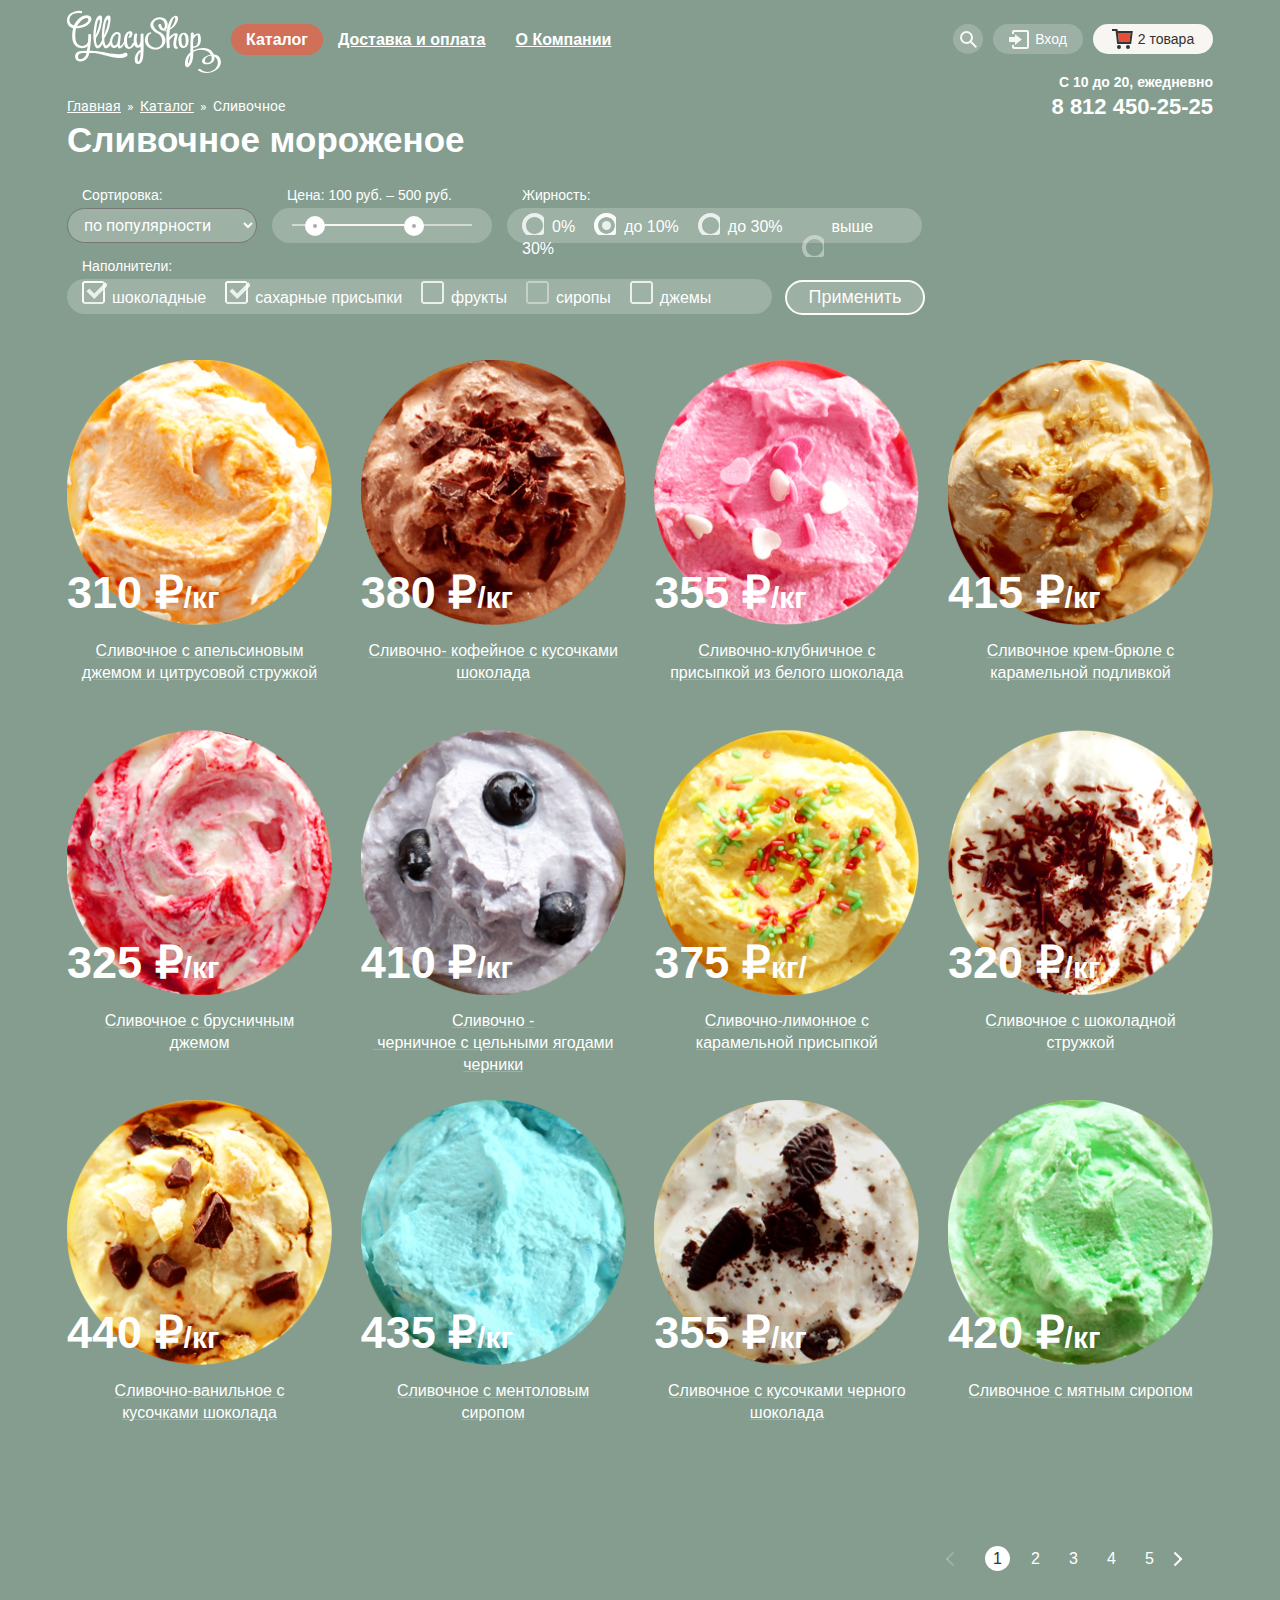
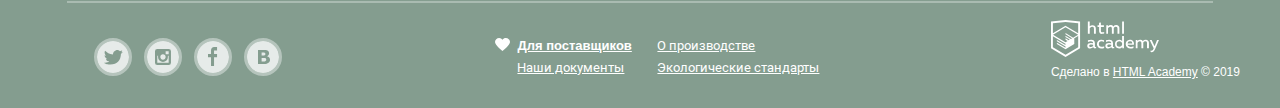
==== commit 2044a36e: "ф" ====
--- a/catalog.html
+++ b/catalog.html
@@ -11,7 +11,7 @@
       <header class="header-main">
         <div class="main-navigation-groop">
           <a class="main-header-logo" href="index.html">
-              <img src="img/logo.svg" width="154" height="64" alt="Логотип магазина Глейси»">
+            <img src="img/logo.svg" width="154" height="64" alt="Логотип магазина Глейси»">
           </a>
           <nav class="main-navigation">
             <ul class="site-navigation">
@@ -31,7 +31,7 @@
           </nav>
           <ul class="user-navigation">
               <li class="found found-search">
-                <a href="#" class="found-input btn-input-found" aria-label="Поиск информации на странице">
+                <a href="#" class="found-input btn-input-found" aria-label="Поиск информации на странице"s>
                   <svg class="change-color" xmlns="http://www.w3.org/2000/svg" xmlns:xlink="http://www.w3.org/1999/xlink" width="17" height="17" viewBox="0 0 17 17"><path  d="M16.958 15.527L11.75 10.32A6.455 6.455 0 0 0 13 6.5 6.5 6.5 0 1 0 6.5 13a6.465 6.465 0 0 0 3.839-1.263l5.205 5.204 1.414-1.414zM6.5 11C4.019 11 2 8.981 2 6.5S4.019 2 6.5 2 11 4.019 11 6.5 8.981 11 6.5 11z"/></svg>
                 </a>
               <div class="input-pop-up input-search">
@@ -159,7 +159,7 @@
               </div>
               <fieldset class="filter-form-groop">
                 <legend class="filter-form-title">Жирность:</legend>
-                <div class="filter-form-wraper filter-form-wraper-radio" >
+                <div class="filter-form-wrapper filter-form-wrapper-radio" >
                   <input class="filter-form-input visually-hidden" type="radio" name="fat" id="0" value="0">
                   <label class="filter-form-label filter-form-label-radio" for="0">0%</label>
                   <input class="filter-form-input visually-hidden"  type="radio" name="fat" id="0-10" value="0-10" checked>
@@ -172,7 +172,7 @@
               </fieldset>
               <fieldset class="filter-form-groop">
                 <legend class="filter-form-title">Наполнители:</legend>
-                <div class="filter-form-wraper filter-form-wraper-checkbox" >
+                <div class="filter-form-wrapper filter-form-wrapper-checkbox" >
                   <input class="filter-form-input visually-hidden" type="checkbox" name="chocolate" id="chocolate" checked>
                   <label class="filter-form-label filter-form-label-checkbox" for="chocolate" >шоколадные</label>
                   <input class="filter-form-input visually-hidden" type="checkbox" name="sugar" id="sugar" checked>
@@ -192,73 +192,73 @@
            <ul class="ice ice-card-item">
              <li class="card-item">
                <img src="img/1.png" width="267" height="267" alt="Фото сливочного мороженого с апельсиновым джемом и цитрусовой стружкой">
-               <p>310 ₽/<span>кг</span></p>
+               <p>310 ₽<span>/кг</span></p>
                <a href="#"><h4 class="ice-cream">Сливочное с апельсиновым джемом и цитрусовой стружкой</h4></a>
                <button type="button" class="btn btn-catalog">Быстрый просмотр</button>
              </li>
              <li class="card-item" >
                <img src="img/2.png" width="267" height="267" alt="Фото мороженого  Сливочно-кофейного с кусочками шоколада">
-               <p>380 ₽/<span>кг</span></p>
-               <a href="#"><h4 class="ice-cream" >Сливочно-кофейное с кусочками шоколада</h4></a>
+               <p>380 ₽<span>/кг</span></p>
+               <a href="#"><h4 class="ice-cream" >Сливочно-&nbsp;кофейное&nbsp;с&nbsp;кусочками шоколада</h4></a>
                <button type="button" class="btn btn-catalog">Быстрый просмотр</button>
              </li>
              <li class="card-item">
                <img src="img/3.png" width="267" height="267" alt="Фото мороженого Сливочно-клубничного с присыпкой из белого шоколада">
-               <p>355 ₽/<span>кг</span></p>
+               <p>355 ₽<span>/кг</span></p>
                <a href="#"><h4 class="ice-cream">Сливочно-клубничное с присыпкой из белого шоколада</h4></a>
                <button type="button" class="btn btn-catalog">Быстрый просмотр</button>
              </li>
              <li class="card-item">
                <img src="img/4.png" width="267" height="267" alt="Сливочное крем-брюле с карамельной подливкой">
-               <p>415 ₽/<span>кг</span></p>
+               <p>415 ₽<span>/кг</span></p>
                <a href="#"><h4 class="ice-cream">Сливочное крем-брюле с карамельной подливкой</h4></a>
                <button type="button" class="btn btn-catalog">Быстрый просмотр</button>
              </li>
              <li class="card-item">
                <img src="img/5.png" width="267" height="267" alt="Фото мороженого Сливочного с брусничным джемом">
-               <p>325 ₽/<span>кг</span></p>
+               <p>325 ₽<span>/кг</span></p>
                <a href="#"><h4 class="ice-cream">Сливочное с брусничным джемом</h4></a>
                <button type="button" class="btn btn-catalog">Быстрый просмотр</button>
              </li>
              <li class="card-item">
                <img src="img/6.png" width="267" height="267" alt="Фото мороженого  Сливочно-черничное с цельными ягодами черники">
-               <p>410 ₽/<span>кг</span></p>
-               <a href="#"><h4 class="ice-cream">Сливочно-черничное с цельными ягодами черники</h4></a>
+               <p>410 ₽<span>/кг</span></p>
+               <a href="#"><h4 class="ice-cream">Сливочно&nbsp;-&nbsp;черничное&nbsp;с&nbsp;цельными ягодами черники</h4></a>
                <button type="button" class="btn btn-catalog">Быстрый просмотр</button>
              </li>
              <li  class="card-item">
                <img src="img/7.png" width="267" height="267" alt="Фото мороженого Сливочно-лимонного с карамельной присыпкой">
-               <p>375 ₽/<span>кг</span></p>
+               <p>375 ₽<span>кг/</span></p>
                <a href="#"><h4 class="ice-cream">Сливочно-лимонное с карамельной присыпкой</h4></a>
                <button type="button" class="btn btn-catalog">Быстрый просмотр</button>
              </li>
              <li class="card-item">
                <img src="img/8.png" width="267" height="267" alt="Фото мороженого Сливочного с шоколадной стружкой">
-               <p>320 ₽/<span>кг</span></p>
+               <p>320 ₽<span>/кг</span></p>
                <a href="#"><h4 class="ice-cream">Сливочное с шоколадной стружкой</h4></a>
                <button type="button" class="btn btn-catalog">Быстрый просмотр</button>
              </li>
              <li  class="card-item">
                <img src="img/9.png" width="267" height="267" alt="Фото мороженого Сливочно-ванильного с кусочками шоколада">
-               <p>440 ₽/<span>кг</span></p>
+               <p>440 ₽<span>/кг</span></p>
                <a href="#"><h4 class="ice-cream">Сливочно-ванильное с кусочками шоколада</h4></a>
                <button type="button" class="btn btn-catalog">Быстрый просмотр</button>
              </li>
              <li  class="card-item">
                <img src="img/10.png" width="267" height="267" alt="Фото мороженого Сливочного с ментоловым сиропом">
-               <p>435 ₽/<span>кг</span></p>
-               <a href="#"><h4 class="ice-cream">Сливочно-кофейное с кусочками шоколада</h4></a>
+               <p>435 ₽<span>/кг</span></p>
+               <a href="#"><h4 class="ice-cream">Сливочное с ментоловым сиропом</h4></a>
                <button type="button" class="btn btn-catalog">Быстрый просмотр</button>
              </li>
              <li  class="card-item">
                <img src="img/11.png" width="267" height="267" alt="Фото мороженого Сливочного с кусочками черного шоколада">
-               <p>355 ₽/<span>кг</span></p>
-               <a href="#"><h4 class="ice-cream">Сливочного с кусочками черного шоколада</h4></a>
+               <p>355 ₽<span>/кг</span></p>
+               <a href="#"><h4 class="ice-cream">Сливочное&nbsp;с&nbsp;кусочками&nbsp;черного шоколада</h4></a>
                <button type="button" class="btn btn-catalog">Быстрый просмотр</button>
              </li>
              <li  class="card-item">
                <img src="img/12.png" width="267" height="267" alt="Фото мороженого Сливочного с мятным сиропома">
-               <p>420 ₽/<span>кг</span></p>
+               <p>420 ₽<span>/кг</span></p>
                <a href="#"><h4 class="ice-cream">Сливочное с мятным сиропом</h4></a>
                <button type="button" class="btn btn-catalog">Быстрый просмотр</button>
              </li>
--- a/css/style.css
+++ b/css/style.css
@@ -1,27 +1,27 @@
 /* Шрифты */
 @font-face {
-  font-family: 'robotoregular';
-  src: local('Roboto regular'), local('Roboto-regular');
-  src: url('roboto-regular.woff2') format('woff2'),
-       url('roboto-regular.woff') format('woff');
+  font-family: "Roboto";
+  src: local("Roboto regular"), local("Roboto-regular"),
+       url("../fonts/roboto-regular.woff2") format("woff2"),
+       url("../fonts/roboto-regular.woff") format("woff");
   font-weight: 400;
   font-style: normal;
   font-display: swap;
 }
 @font-face {
-  font-family: 'robotomedium';
-  src: local('Roboto Medium'), local('Roboto-Medium');
-  src: url('roboto-medium.woff2') format('woff2'),
-       url('roboto-medium.woff') format('woff');
+  font-family: "Roboto";
+  src: local("Roboto Medium"), local("Roboto-Medium"),
+       url("../fonts/roboto-medium.woff2") format("woff2"),
+       url("../fonts/roboto-medium.woff") format("woff");
   font-weight: 500;
   font-style: normal;
   font-display: swap;
 }
 @font-face {
-  font-family: 'robotobold';
-  src: local('Roboto Bold'), local('Roboto-Bold');
-  src: url('roboto-bold.woff2') format('woff2'),
-       url('roboto-bold.woff') format('woff');
+  font-family: "Roboto";
+  src: local("Roboto Bold"), local("Roboto-Bold"),
+       url("../fonts/roboto-bold.woff2") format("woff2"),
+       url("../fonts/roboto-bold.woff") format("woff");
   font-weight: 700;
   font-style: normal;
   font-display: swap;
@@ -118,7 +118,6 @@
   margin: 0;
   margin-top: 10px;
   display:flex;
-  justify-content: space-between;
 }
 
 .user-navigation {
@@ -199,6 +198,8 @@
 }
 
 /*Кнопки*/
+
+
 .btn {
   text-decoration: none;
   padding: 15px 10px;
@@ -248,14 +249,16 @@
   cursor: pointer;
 }
 
-.btn-submit-order {
+.mailing .btn-submit-mailing {
   font-size: 18px;
   line-height: 24px;
   font-weight: 400;
   width: 130px;
   height: 45px;
-  padding: 15px 20px;
   border: 0;
+  padding: 10px 10px;
+  margin-top: 5px;
+  margin-left: 5px;
 }
 
 .btn-catalog{
@@ -280,8 +283,8 @@
 .login-link:hover .form-nav {
   margin: 20px;
   position: absolute;
-  top: 20px;
-  left: -240px;
+  top: 15px;
+  left: -200px;
   display: block;
   width: 280px;
   height: 215px;
@@ -342,7 +345,7 @@
 
 .form-nav .btn-input {
   width: 100px;
-  height: 30px;
+  height: 45px;
   margin: 10px;
   margin-top: 20px;
   font-size: 18px;
@@ -451,7 +454,7 @@
   width: 340px;
   height: 85px;
   position: absolute;
-  top: 50px;
+  top: 35px;
   left: -300px;
   border-radius: 5px;
   background-color: #f8f7f4;
@@ -461,6 +464,7 @@
   padding: 10px;
   border: 1px solid #999999;
   color: #999999;
+  box-sizing: border-box;
 }
 
 .input-search input {
@@ -538,16 +542,17 @@
 .menu-catalog-item {
   background-color: rgba(255, 255, 255, 0);
   color: #ffffff;
-  min-height: 30px;
-  padding: 10px 15px;
+  height: 25px;
+  padding: 7px 15px;
+  margin: 0;
 }
 
 .menu-catalog-item-current {
-  width: 90px;
+  width: 85px;
   min-height: 30px;
   color: #ffffff;
   background-color: #d07058;
-  padding: 10px 15px;
+  padding: 7px 15px;
   text-decoration: none;
   border-radius: 30px;
 }
@@ -582,6 +587,13 @@
 
 .catalog-option li:active {
   background-color:#f6b5a5;
+}
+
+.catalog-option li:hover:first-child,
+.catalog-option li:active:last-child,
+.catalog-option li:active:first-child,
+.catalog-option li:hover:last-child {
+  border-radius: 5px;
 }
 
 .option::before {
@@ -603,8 +615,8 @@
   color: #323232;
   border-radius: 5px;
   position: absolute;
-  top: 55px;
-  left: -450px;
+  top: 50px;
+  left: -410px;
   box-shadow: 2px 20px 20px #5c6961;
   z-index: 10;
 }
@@ -688,6 +700,10 @@
   background-color: transparent;
   align-self: flex-end;
   position: relative;
+}
+
+.form-order-basket .btn-submit-order {
+
 }
 
 .form-order-basket::before {
@@ -719,7 +735,7 @@
 .some-news {
   font-size: 24px;
   line-height: 30px;
-  font-weight: 400;
+  font-weight: 700;
   color: #323232;
   width: 290px;
 }
@@ -863,16 +879,15 @@
 }
 
 .advertising article {
-  padding: 0 20px;
+  padding: 15px 20px;
   display: flex;
   flex-direction: column;
-  justify-content: space-around;
   border-radius: 15px;
 }
 
 .free {
   margin: 0;
-  margin-bottom: 10px;
+  margin-bottom: 15px;
   padding: 0;
   font-size: 35px;
   line-height: 41px;
@@ -890,7 +905,8 @@
 
 .raspberry .btn{
   width: 165px;
-  margin-top: 5px;
+  margin-top: 45px;
+
 }
 
 .chocolate {
@@ -903,13 +919,14 @@
 
 .chocolate .btn {
   width: 190px;
-  margin-top: 5px;
+  margin-top: 45px;
 }
 
 /*Каталог*/
 
 .breadcrumbs-list {
   margin: 0;
+  margin-top: -25px;
   padding: 0;
   display: flex;
 
@@ -922,7 +939,13 @@
   line-height: 16px;
   font-weight: 400;
   color: #ffffff;
-}
+  margin:  3px;
+}
+
+.breadcrumbs-list .main {
+  margin-left: 0;
+}
+
 
 /*блок хитов*/
 
@@ -954,6 +977,7 @@
   position: relative;
   display: flex;
   flex-direction: column;
+
 }
 
 .card-item::after {
@@ -989,6 +1013,8 @@
   line-height: 45px;
   font-weight: 700;
   position: absolute;
+  padding: 0;
+  margin: 0;
   top: 195px;
   left: 0;
   z-index: 1;
@@ -1046,6 +1072,17 @@
 
 .ices-catalog {
   margin: 0;
+  margin-bottom: 5px;
+}
+
+.ices-catalog h2 {
+  margin: 0;
+  margin-top: 3px;
+  margin-bottom: 27px;
+  padding: 0;
+  font-size: 35px;
+  line-height: 41px;
+  font-weight: 700;
 }
 
 .ice-cream {
@@ -1059,8 +1096,20 @@
 }
 /*Фильтр*/
 
-
-.filter-form-wraper {
+.filter-form {
+  display: flex;
+  flex-wrap: wrap;
+  margin-bottom: 25px;
+  width: 100%;
+}
+
+.filter-form fieldset {
+  padding: 0;
+  margin: 0;
+  border: none;
+}
+
+.filter-form-wrapper {
   height: 35px;
   margin: 5px 0;
   padding: 7px 15px;
@@ -1068,31 +1117,11 @@
   border-radius: 30px;
 }
 
-.filter-form-wraper-radio {
+.filter-form-wrapper-radio {
   width: 415px;
 }
 
-.filter-form {
-  display: flex;
-  flex-wrap: wrap;
-  margin-bottom: 40px;
-  width: 100%;
-}
-
-.filter-form fieldset {
-  padding: 0;
-  margin: 0;
-  border: none;
-}
-
-.filter-form-wrapper {
-  display: flex;
-  justify-content: space-between;
-  padding: 10px;
-  padding-left: 0;
-}
-
-.filter-form-wraper-checkbox {
+.filter-form-wrapper-checkbox {
   width: 705px;
 }
 
@@ -1114,16 +1143,17 @@
 }
 
 .filter-form-label-radio::before {
-  width: 25px;
-  height: 25px;
+  width: 22px;
+  height: 22px;
   background-image: url("../img/radio-off.svg");
   opacity: 0.8;
 
 }
 
 .filter-form-label-radio::after {
-  width: 25px;
-  height: 25px;
+  content: "";
+  width: 22px;
+  height: 22px;
   background-image: url("../img/radio-on.svg");
   opacity: 0;
 }
@@ -1144,6 +1174,7 @@
 }
 
 .filter-form-label-checkbox::before {
+  content: "";
   width: 25px;
   height: 25px;
   background-image: url("../img/checkbox-off.svg");
@@ -1152,6 +1183,7 @@
 }
 
 .filter-form-label-checkbox::after {
+  content: "";
   width: 30px;
   height: 25px;
   background-image: url("../img/checkbox-on.svg");
@@ -1160,9 +1192,7 @@
 }
 
 .filter-form-label-radio:hover::before,
-.filter-form-label-checkbox:hover::before,
-.filter-form-label-radio:hover::after,
-.filter-form-label-checkbox:hover::after {
+.filter-form-label-checkbox:hover::before {
   opacity: 1;
 }
 
@@ -1180,6 +1210,17 @@
   border-radius: 30px;
   background-color: #9db1a5;
   color: #ffffff;
+  position: relative;
+}
+
+.sort-cost::after {
+  content: "";
+  width: 9px;
+  height: 5px;
+  position: absolute;
+  top:5px;
+  background-image: url("../img/select-arrow.svg");
+  background-repeat: no-repeat;
 }
 
 .sort-cost .option {
@@ -1188,10 +1229,7 @@
   line-height: 400;
 }
 
-.sort-cost:hover {
-  background-color: #fbfcfb;
-}
-
+.sort-cost:hover,
 .sort-cost:active {
   background-color: #eaeaea;
   color: #353535;
@@ -1253,7 +1291,7 @@
 }
 
 .range-controls .toggle-max {
-  left: 124px;
+  left: 132px;
 }
 
 /**Преимущества**/
@@ -1275,6 +1313,15 @@
   font-weight: 500;
 }
 
+.description {
+  margin: 0;
+  padding: 0;
+  padding-top: 10px;
+  padding-left: 20px;
+  display: flex;
+  flex-wrap: wrap;
+}
+
 .description li {
   width: 530px;
   font-size: 16px;
@@ -1283,7 +1330,7 @@
   display: flex;
   margin-bottom: 20px;
   margin-right: 33px;
-  padding-left: 52px;
+  padding-left: 47px;
   position: relative;
 }
 
@@ -1299,15 +1346,6 @@
   position: absolute;
   top: -10px;
   left: 0;
-}
-
-.description {
-  margin: 0;
-  padding: 0;
-  padding-top: 10px;
-  padding-left: 20px;
-  display: flex;
-  flex-wrap: wrap;
 }
 
 .description p {
@@ -1382,6 +1420,11 @@
   border-radius: 10px;
 }
 
+.mailing {
+  margin: 0;
+  padding: 0;
+}
+
 .mailing-text {
   margin-left: 25px;
   height: 45px;
@@ -1390,11 +1433,10 @@
 }
 
 .mailing-text::placeholder {
-  margin-top: 5px;
   font-size: 16px;
   line-height: 24px;
   font-weight: 400;
-  padding-left: 10px;
+  padding-left: 5px;
 }
 
 .form-mailing p {
@@ -1423,6 +1465,7 @@
 
 .contacts-container {
   position: relative;
+  z-index: 3;
 }
 
 .contacts {
@@ -1437,6 +1480,7 @@
   position: absolute;
   top: -368px;
   right: 28px;
+  z-index: 3;
 }
 
 .contacts p {
@@ -1465,6 +1509,10 @@
 
 .contacts .town {
   margin-bottom: 15px;
+}
+
+.contacts .order-contacts {
+  margin-bottom: 10px;
 }
 
 .contacts a {
@@ -1473,7 +1521,10 @@
   font-weight: 700;
   color: #323232;
   text-decoration: none;
-  margin-top: 10px;
+}
+
+.contacts .tel-contacts {
+  margin-bottom: 20px;
 }
 
 .contacts .btn-contacts {
@@ -1482,10 +1533,28 @@
   font-size: 18px;
   line-height: 24px;
   font-weight: 700;
-  margin-top: 25px;
+  margin-top: 23px;
   padding: 10px 25px;
   color: #ffffff;
 }
+
+.modal-map iframe {
+  position: relative;
+  z-index: 2;
+  border: none;
+}
+
+.photo-map {
+  margin: 0;
+  padding: 0;
+  position: absolute;
+  bottom: 1220;
+  left: 0;
+  z-index: 1;
+  margin: 0;
+}
+
+/*Пагинатор*/
 
 .pagination-list {
   margin: 0;
@@ -1786,6 +1855,16 @@
   background-color: #323232;
 }
 
+
+.feedback-btn::before {
+  transform: rotate(45deg);
+}
+
+.feedback-btn::after {
+  transform: rotate(-45deg);
+}
+
+
 .form-order-basket td {
   padding: 5px;
 }
@@ -1810,14 +1889,6 @@
 
 .form-order-basket .btn-order-one::after,
 .form-order-basket .btn-order-two::after {
-  transform: rotate(-45deg);
-}
-
-.feedback-btn::before {
-  transform: rotate(45deg);
-}
-
-.feedback-btn::after {
   transform: rotate(-45deg);
 }
 
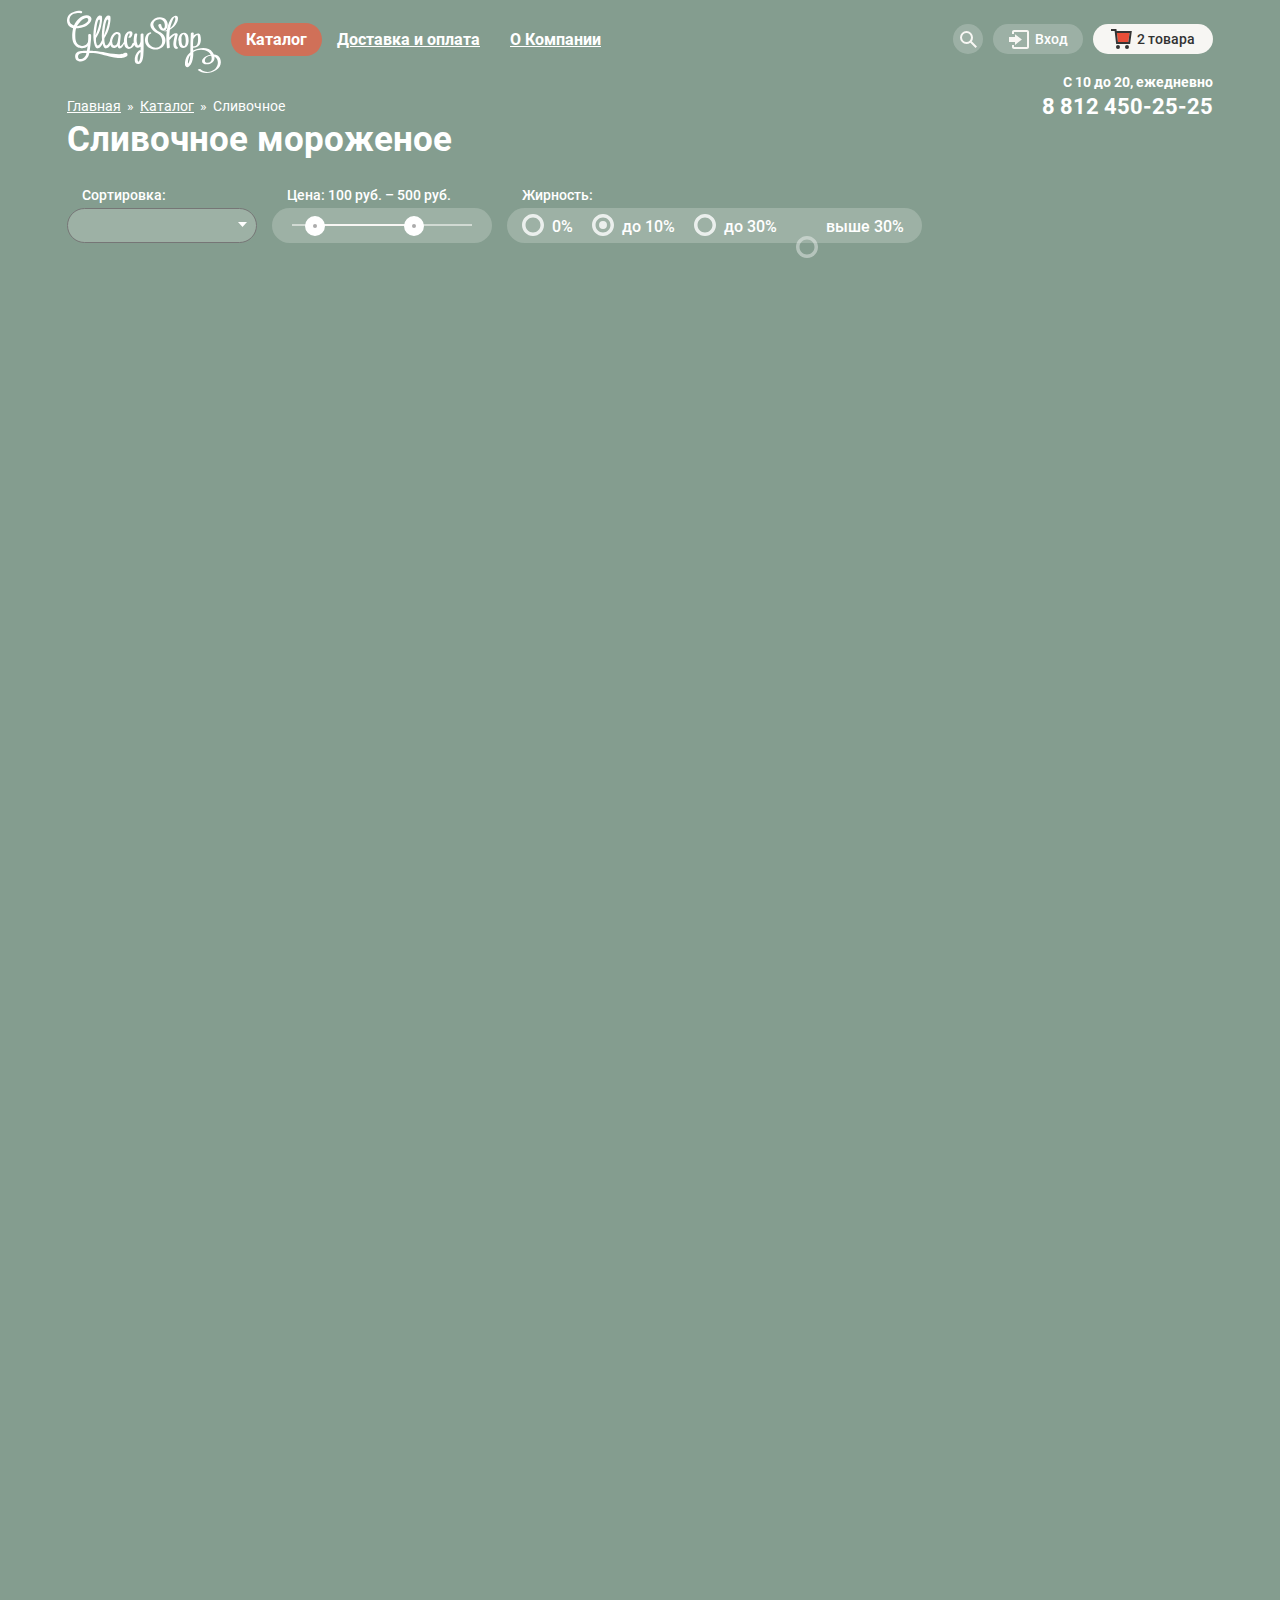
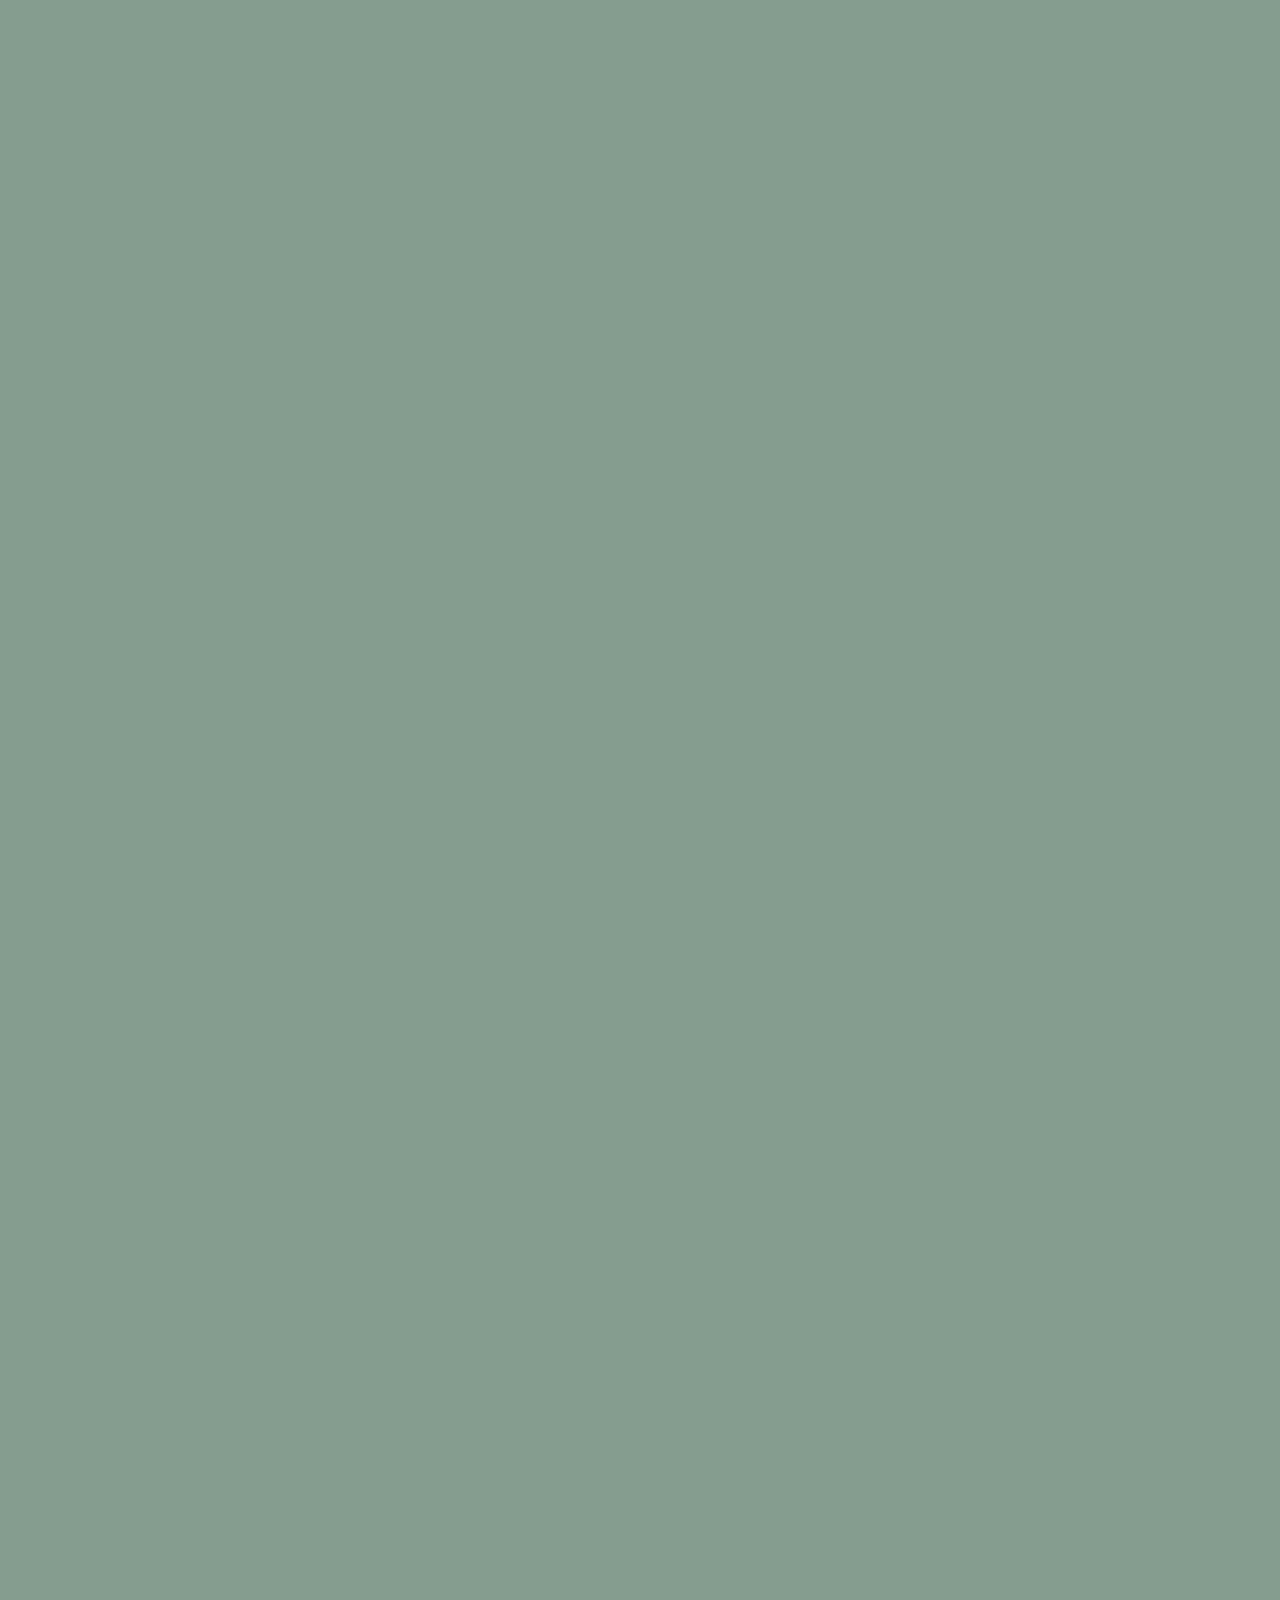
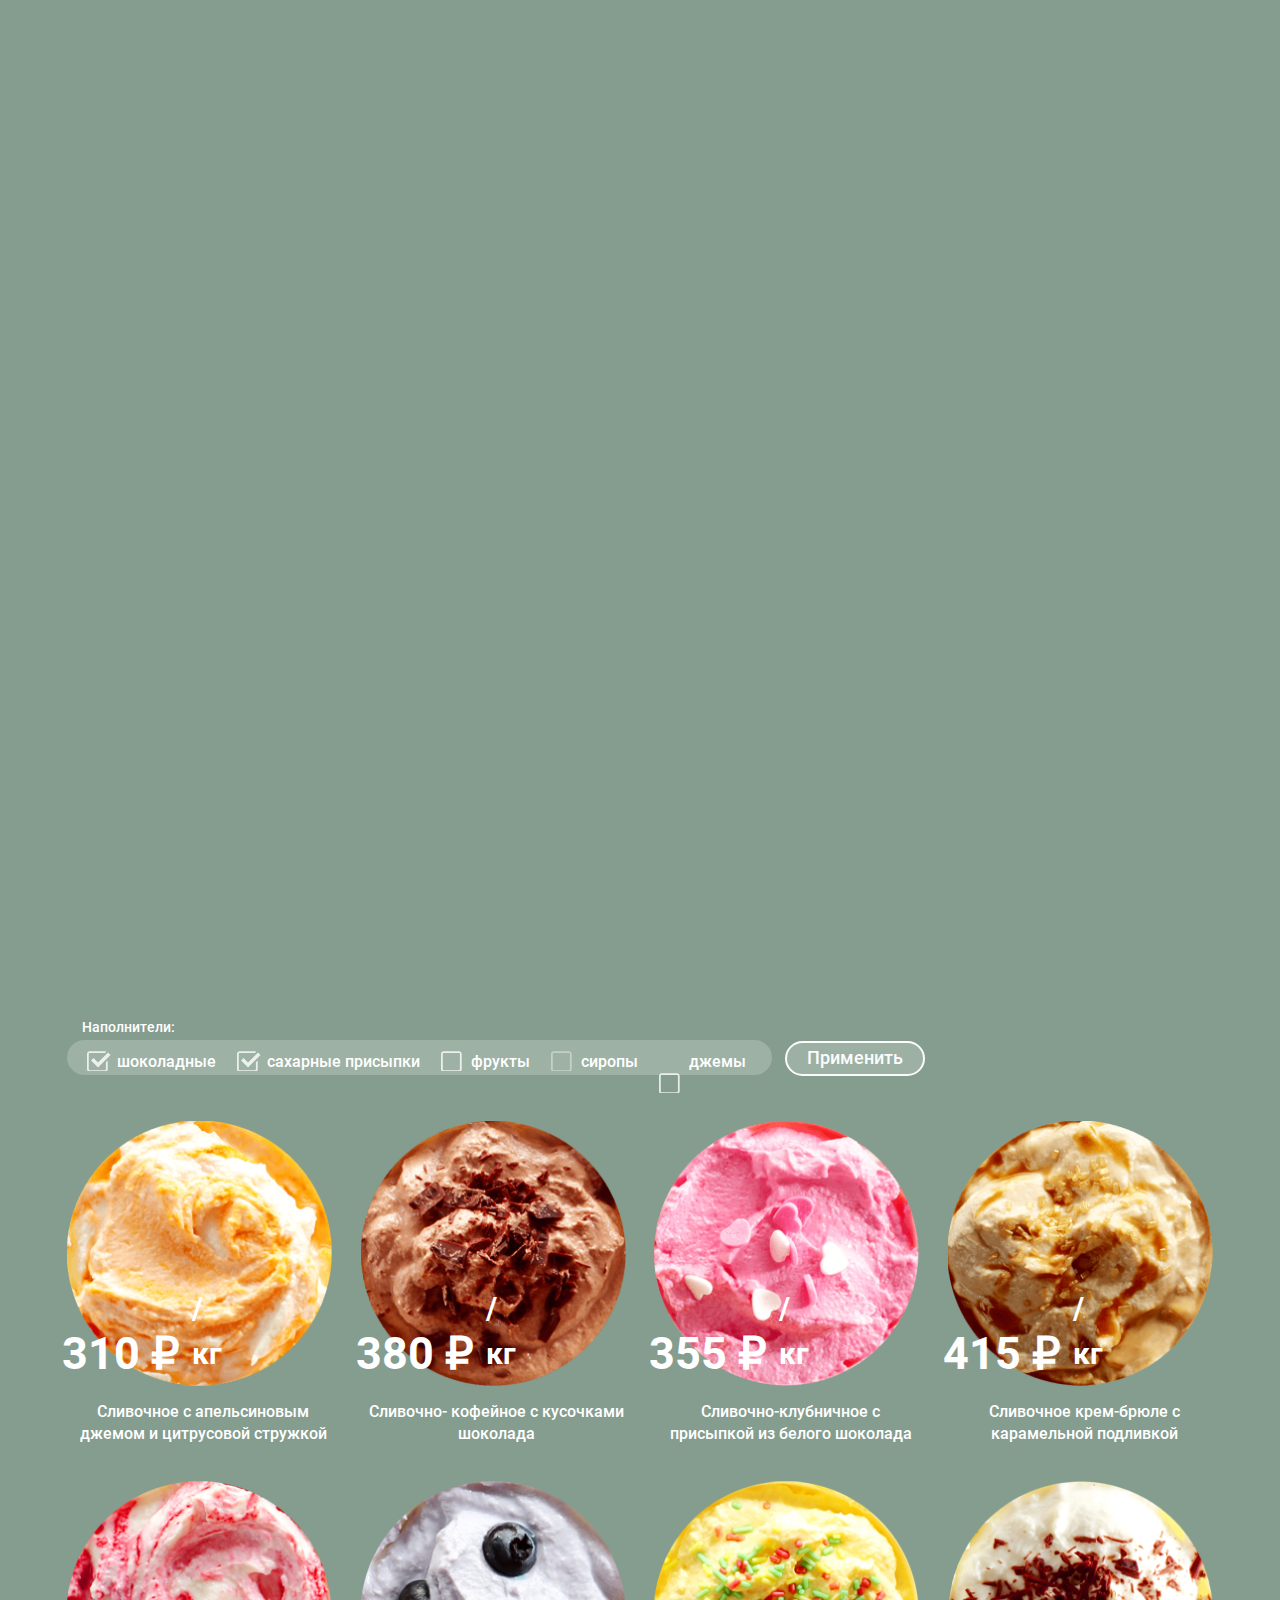
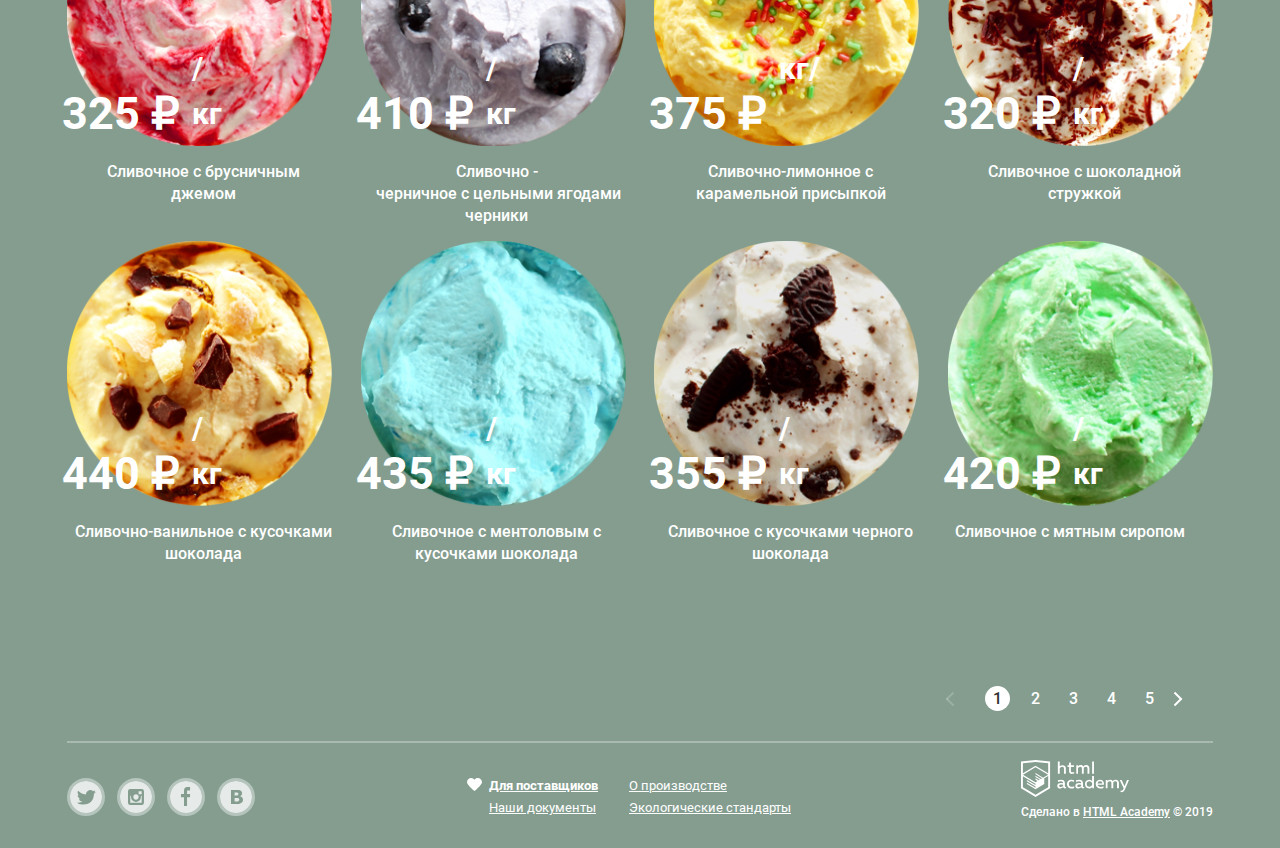
==== commit 9a3f6da7: "1" ====
--- a/catalog.html
+++ b/catalog.html
@@ -247,7 +247,7 @@
              <li  class="card-item">
                <img src="img/10.png" width="267" height="267" alt="Фото мороженого Сливочного с ментоловым сиропом">
                <p>435 ₽<span>/кг</span></p>
-               <a href="#"><h4 class="ice-cream">Сливочное с ментоловым сиропом</h4></a>
+               <a href="#"><h4 class="ice-cream">Сливочное&nbsp;с ментоловым с кусочками шоколада</h4></a>
                <button type="button" class="btn btn-catalog">Быстрый просмотр</button>
              </li>
              <li  class="card-item">
@@ -275,7 +275,7 @@
          </ul>
         </div>
       </main>
-      <div class="footer-container container">
+      <div class="footer-container">
         <footer class="main-footer">
           <ul class="footer-social">
             <li>
--- a/css/style.css
+++ b/css/style.css
@@ -1,9 +1,9 @@
 /* Шрифты */
 @font-face {
   font-family: "Roboto";
-  src: local("Roboto regular"), local("Roboto-regular"),
-       url("../fonts/roboto-regular.woff2") format("woff2"),
-       url("../fonts/roboto-regular.woff") format("woff");
+  src: local("Roboto regular"), local("Roboto-regular");
+      src: url("../fonts/robotoregular.woff2") format("woff2"),
+       url("../fonts/robotoregular.woff") format("woff");
   font-weight: 400;
   font-style: normal;
   font-display: swap;
@@ -11,8 +11,8 @@
 @font-face {
   font-family: "Roboto";
   src: local("Roboto Medium"), local("Roboto-Medium"),
-       url("../fonts/roboto-medium.woff2") format("woff2"),
-       url("../fonts/roboto-medium.woff") format("woff");
+       url("../fonts/robotomedium.woff2") format("woff2"),
+       url("../fonts/robotomedium.woff") format("woff");
   font-weight: 500;
   font-style: normal;
   font-display: swap;
@@ -20,8 +20,8 @@
 @font-face {
   font-family: "Roboto";
   src: local("Roboto Bold"), local("Roboto-Bold"),
-       url("../fonts/roboto-bold.woff2") format("woff2"),
-       url("../fonts/roboto-bold.woff") format("woff");
+       url("../fonts/robotobold.woff2") format("woff2"),
+       url("../fonts/robotobold.woff") format("woff");
   font-weight: 700;
   font-style: normal;
   font-display: swap;
@@ -337,6 +337,7 @@
   border-radius: 5px;
   padding-left: 10px;
   margin: 20px 10px;
+
 }
 
 .form-order:first-child input {
@@ -390,6 +391,7 @@
 .found .found-input:hover {
   background-color: #f7f6f3;
   color: #323232;
+
 }
 
 .found:hover svg {
@@ -438,12 +440,14 @@
 input[type=text]:hover,
 input[type=email]:hover,
 input[type=password]:hover {
-  border: 2px solid #c7c6c5;
-}
+  border:1 1px solid #c7c6c5;
+  box-shadow: inset 1px 1px 1px 1px #c7c6c5;
+}
+
 input[type=text]:focus,
 input[type=email]:focus,
 input[type=password]:focus {
-  border: 2px solid #8fbdec;
+  border: 1px solid #8fbdec;
 }
 
 .change-color {
@@ -475,12 +479,11 @@
 }
 
 .found input:hover {
-  border: 2px solid  #999999;
   color: #999999;
+  box-shadow: inset 1px 1px 1px 1px #c7c6c5;
 }
 
 .found input:focus {
-  border: 2px solid  #8fbdec;
   color: #323232;
 }
 
@@ -545,6 +548,7 @@
   height: 25px;
   padding: 7px 15px;
   margin: 0;
+
 }
 
 .menu-catalog-item-current {
@@ -560,6 +564,7 @@
 .menu-catalog-item-current:hover {
   color: #323232;
   background-color: #f7f6f3;
+  text-decoration: none;
 }
 
 .nav-catalog-site:hover .menu-catalog-item {
@@ -568,6 +573,7 @@
   border-radius: 30px;
   vertical-align: center;
   text-align: center;
+  text-decoration: none;
 }
 
 .menu-catalog-item:active {
@@ -607,7 +613,8 @@
 }
 
 .basket-red:hover .basket-nav {
-  display: block;
+  /* display: block; */
+  display: flex;
   width: 540px;
   height: 245px;
   padding: 20px;
@@ -693,17 +700,23 @@
   margin: 0 10px;
 }
 
-.form-order-basket button {
+.form-order-basket .btn-order-one,
+.form-order-basket .btn-order-two {
   width: 20px;
   height: 20px;
   border: 0;
   background-color: transparent;
-  align-self: flex-end;
   position: relative;
 }
 
-.form-order-basket .btn-submit-order {
-
+.btn-submit-order {
+  width: 170px;
+  height: 45px;
+  font-size: 18px;
+  line-height: 24px;
+  font-weight: 700;
+  padding: 10px 10px;
+  margin-left: 330px;
 }
 
 .form-order-basket::before {
@@ -749,7 +762,7 @@
 .slider {
   position: relative;
   text-align: center;
-  padding-top: 510px;
+  padding-top: 51                                                                                                                                                                                                                                                        0px;
   padding-top: 400px;
   padding-bottom: 40px;
 }
@@ -798,12 +811,12 @@
   cursor: pointer;
 }
 
-.slider-controls:hover label{
+.slider-controls label:hover {
   background-color: rgba(255, 255, 255, 0.2);
   cursor: pointer;
 }
 
-.slider-controls:active label{
+.slider-controls label:active {
   background-color: #ffffff;
 }
 
@@ -972,18 +985,18 @@
   font-size: 16px;
   line-height: 22px;
   width: 265px;
-  min-height: 320px;
+  height: 360px;
   font-weight: 500;
   position: relative;
   display: flex;
   flex-direction: column;
-
+  padding: 0;
 }
 
 .card-item::after {
   content: "";
   position: absolute;
-  top: -5%;
+  top: -4%;
   left: -5%;
   z-index: 1;
   width: 110%;
@@ -997,8 +1010,8 @@
 .ice:hover::after {
   border-radius: 5px;
   min-height: 400px;
-  box-shadow: 0 2px 2px #7a9184;
-  background-color: rgba(155, 175, 163, 0.2);
+  box-shadow: 0 2px 2px rgba(255, 255, 255, 0.2);
+  background-color: rgba(255, 255, 255, 0.2);
   opacity: 1;
   z-index: 1;
 }
@@ -1013,17 +1026,26 @@
   line-height: 45px;
   font-weight: 700;
   position: absolute;
-  padding: 0;
-  margin: 0;
-  top: 195px;
-  left: 0;
+  top: 210px;
+  left: -5px;
   z-index: 1;
+}
+
+.card-item span {
+  margin: 0;
+  padding: 0;
+  font-size: 30px;
+  line-height: 45px;
+  font-weight: 700;
+  z-index: 1;
+  position: absolute;
+  top: -45px;
+  left: 130px;
 }
 
 .ice {
   width: 1146px;
   margin: 0;
-  margin-bottom: -9px;
   padding: 0;
   display: flex;
   justify-content: space-between;
@@ -1041,6 +1063,8 @@
 .ice h4,
 .card-item h4 {
   margin: 0;
+  position: absolute;
+  top: 280px;
   font-weight: 500;
 }
 
@@ -1060,14 +1084,7 @@
 }
 
 .ice p {
-  margin-top: 15px;
-}
-
-.card-item span {
-  font-size: 30px;
-  line-height: 45px;
-  font-weight: 700;
-  z-index: 1;
+  margin: 0;
 }
 
 .ices-catalog {
@@ -1123,6 +1140,7 @@
 
 .filter-form-wrapper-checkbox {
   width: 705px;
+  padding: 10px 15px;
 }
 
 .filter-form-label {
@@ -1147,7 +1165,7 @@
   height: 22px;
   background-image: url("../img/radio-off.svg");
   opacity: 0.8;
-
+  background-size: contain;
 }
 
 .filter-form-label-radio::after {
@@ -1156,6 +1174,7 @@
   height: 22px;
   background-image: url("../img/radio-on.svg");
   opacity: 0;
+  background-size: contain;
 }
 
 .filter-form-input:disabled + .filter-form-label-radio::before,
@@ -1173,22 +1192,34 @@
  opacity: 0.8;
 }
 
+.filter-form-input:checked + .filter-form-label-radio::before,
+.filter-form-input:checked + .filter-form-label-checkbox::before {
+  opacity: 0;
+}
+
+.filter-form-label-checkbox {
+  margin:  0 5px;
+  padding-right: 7px;
+}
+
 .filter-form-label-checkbox::before {
-  content: "";
-  width: 25px;
+  width: 27px;
   height: 25px;
   background-image: url("../img/checkbox-off.svg");
+  background-position: 0 5px;
   background-repeat: no-repeat;
   opacity: 0.8;
+  background-size: contain;
 }
 
 .filter-form-label-checkbox::after {
-  content: "";
-  width: 30px;
+  width: 27px;
   height: 25px;
   background-image: url("../img/checkbox-on.svg");
+  background-position: 0 5px;
   background-repeat: no-repeat;
   opacity: 0;
+  background-size: contain;
 }
 
 .filter-form-label-radio:hover::before,
@@ -1201,8 +1232,12 @@
 }
 
 .sort-cost {
+  -webkit-appearance: none;
+  -moz-appearance:none;
+  appearance: none;
   margin: 5px 0;
   height: 35px ;
+  width: 190px;
   padding: 0 12px;
   font-size: 16px;
   line-height: 18px;
@@ -1211,15 +1246,8 @@
   background-color: #9db1a5;
   color: #ffffff;
   position: relative;
-}
-
-.sort-cost::after {
-  content: "";
-  width: 9px;
-  height: 5px;
-  position: absolute;
-  top:5px;
   background-image: url("../img/select-arrow.svg");
+  background-position: 170px 13px;
   background-repeat: no-repeat;
 }
 
@@ -1317,20 +1345,19 @@
   margin: 0;
   padding: 0;
   padding-top: 10px;
-  padding-left: 20px;
+  padding-left: 18px;
   display: flex;
   flex-wrap: wrap;
 }
 
 .description li {
-  width: 530px;
+  width: 525px;
   font-size: 16px;
   line-height: 22px;
   font-weight: 400;
-  display: flex;
-  margin-bottom: 20px;
-  margin-right: 33px;
-  padding-left: 47px;
+  margin-bottom: 24px;
+  margin-right: 35px;
+  padding-left: 57px;
   position: relative;
 }
 
@@ -1350,7 +1377,6 @@
 
 .description p {
   margin: 0;
-  margin-left: 7px;
 }
 
 .ice-cream-quality::before  {
@@ -1429,6 +1455,7 @@
   margin-left: 25px;
   height: 45px;
   width: 370px;
+
   border-radius: 5px;
 }
 
@@ -1834,6 +1861,10 @@
   margin-top: 0;
 }
 
+.feedback textarea:hover {
+  box-shadow: inset 1px 1px 1px 1px #c7c6c5;
+}
+
 .feedback .feedback-btn {
   width: 22px;
   height: 22px;
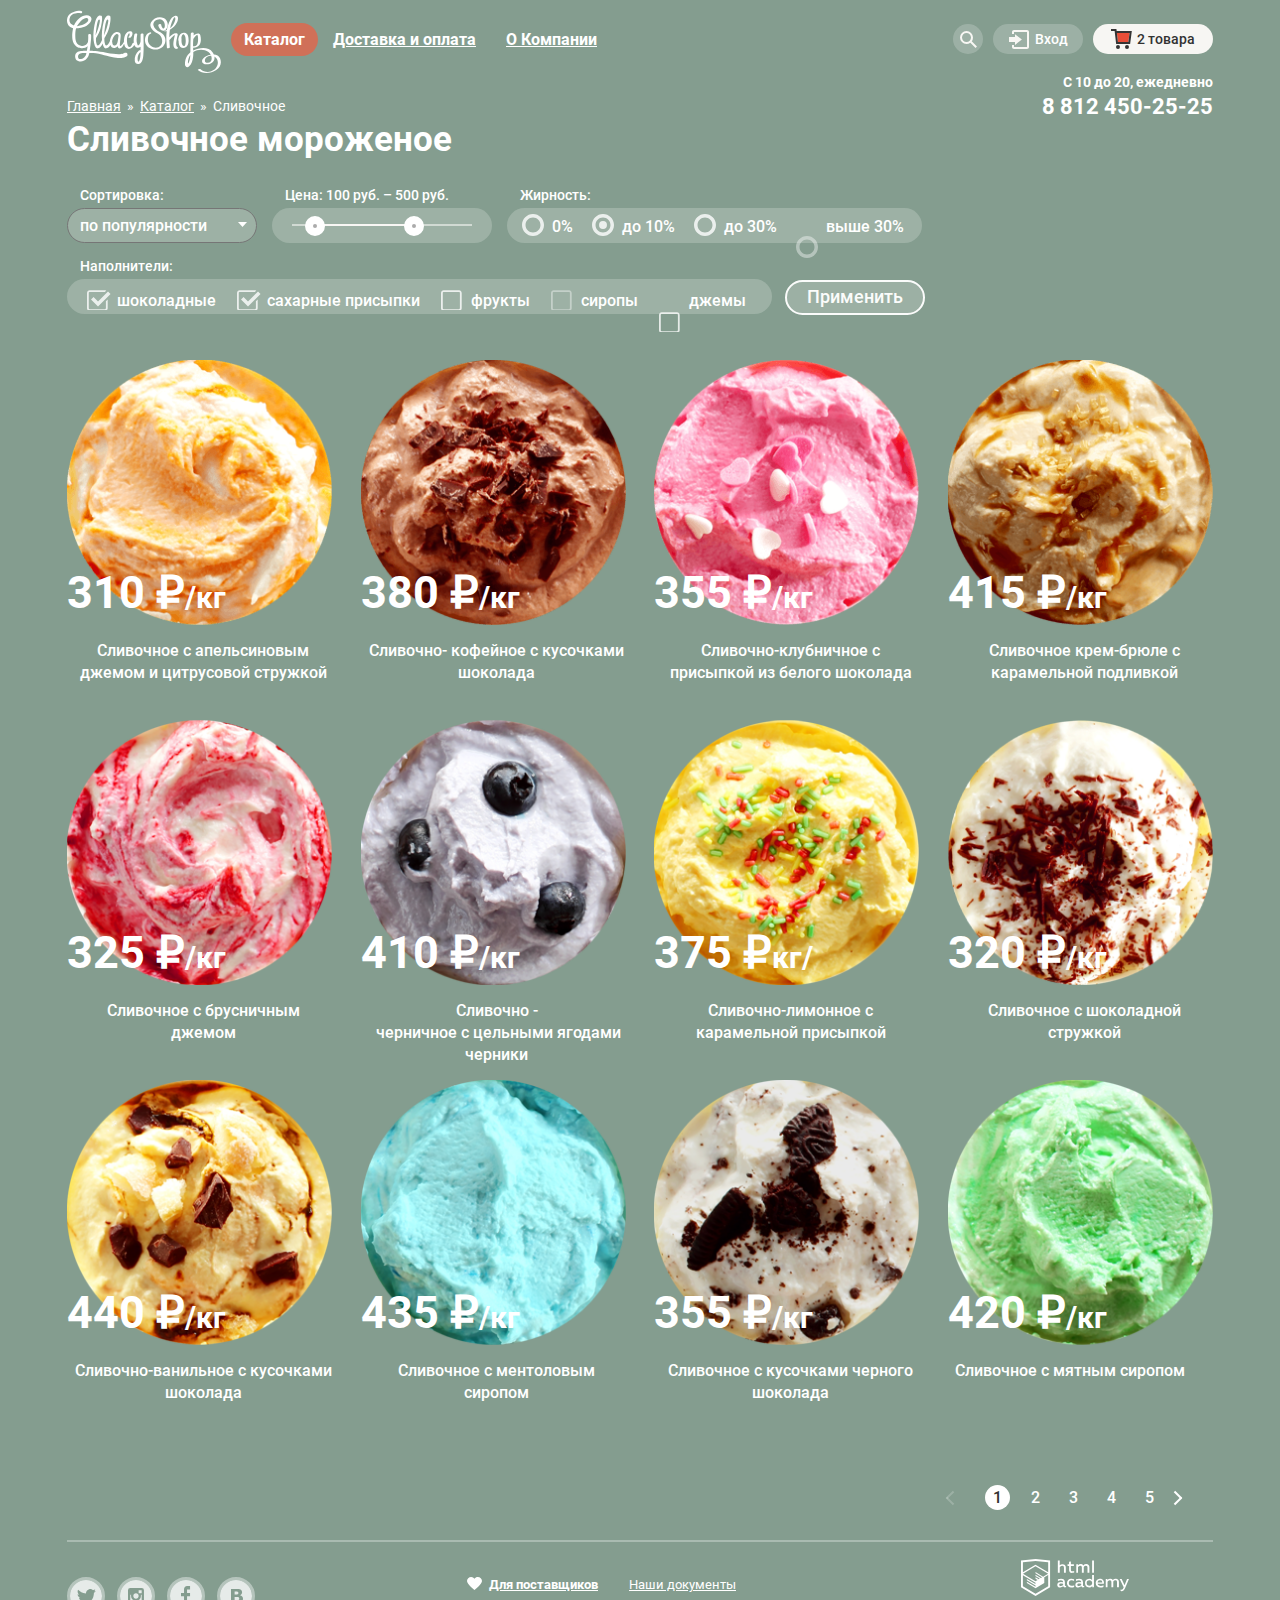
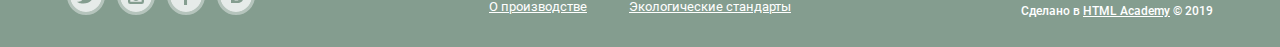
==== commit a589d0ae: "final" ====
--- a/catalog.html
+++ b/catalog.html
@@ -247,7 +247,7 @@
              <li  class="card-item">
                <img src="img/10.png" width="267" height="267" alt="Фото мороженого Сливочного с ментоловым сиропом">
                <p>435 ₽<span>/кг</span></p>
-               <a href="#"><h4 class="ice-cream">Сливочное&nbsp;с ментоловым с кусочками шоколада</h4></a>
+               <a href="#"><h4 class="ice-cream">Сливочное&nbsp;с ментоловым сиропом</h4></a>
                <button type="button" class="btn btn-catalog">Быстрый просмотр</button>
              </li>
              <li  class="card-item">
@@ -301,8 +301,8 @@
           </ul>
           <ul class="footer-menu">
             <li class="distributor"><a href="#">Для поставщиков</a></li>
+            <li><a href="#">Наши документы</a></li>
             <li><a href="#">О производстве</a></li>
-            <li><a href="#">Наши документы</a></li>
             <li><a href="#">Экологические стандарты</a></li>
           </ul>
           <div class="footer-copyright">
--- a/css/style.css
+++ b/css/style.css
@@ -556,7 +556,7 @@
   min-height: 30px;
   color: #ffffff;
   background-color: #d07058;
-  padding: 7px 15px;
+  padding: 7px 13px;
   text-decoration: none;
   border-radius: 30px;
 }
@@ -1025,22 +1025,18 @@
   font-size: 45px;
   line-height: 45px;
   font-weight: 700;
+  z-index: 1;
   position: absolute;
   top: 210px;
-  left: -5px;
-  z-index: 1;
 }
 
 .card-item span {
   margin: 0;
   padding: 0;
   font-size: 30px;
-  line-height: 45px;
+  line-height: 1;
   font-weight: 700;
   z-index: 1;
-  position: absolute;
-  top: -45px;
-  left: 130px;
 }
 
 .ice {
@@ -1058,14 +1054,6 @@
   display: flex;
   flex-wrap: wrap;
   justify-content: space-between;
-}
-
-.ice h4,
-.card-item h4 {
-  margin: 0;
-  position: absolute;
-  top: 280px;
-  font-weight: 500;
 }
 
 .ice a,
@@ -1107,6 +1095,8 @@
   line-height: 22px;
   font-weight: 500;
   text-align: center;
+  position: absolute;
+  top: 280px;
   padding: 0;
   margin: 0;
   z-index: 1;
@@ -1241,7 +1231,7 @@
   padding: 0 12px;
   font-size: 16px;
   line-height: 18px;
-  line-height: 500;
+  font-weight: 500;
   border-radius: 30px;
   background-color: #9db1a5;
   color: #ffffff;
@@ -1273,7 +1263,7 @@
 }
 
 .filter-form-title {
-  margin: 0 15px;
+  margin: 0 13px;
   font-size: 14px;
   line-height: 16px;
   font-weight: 500;
@@ -1585,8 +1575,7 @@
 
 .pagination-list {
   margin: 0;
-  padding: 0;
-  padding-top: 80px;
+  padding-top: 40px;
   padding-bottom: 30px;
   border-bottom: 2px solid #a9bbb1;
   display: flex;
@@ -1813,7 +1802,7 @@
   right: 0;
   bottom: 0;
   background-color: rgba(92, 110, 100, 0.5);
-  z-index: 10;
+  z-index: 100;
 }
 
 .feedback {
@@ -1821,9 +1810,9 @@
   height: 440px;
   position: fixed;
   padding: 25px;
-  top: calc(50% - 240px);
-  left: 50%;
-  transform: translate(-240px);
+  top: 30%;
+  left: 460px;
+  transform: translateX(-240px),translateY(500px);
   background-color: #f8f7f4;
   border-radius: 10px;
   z-index: 10;
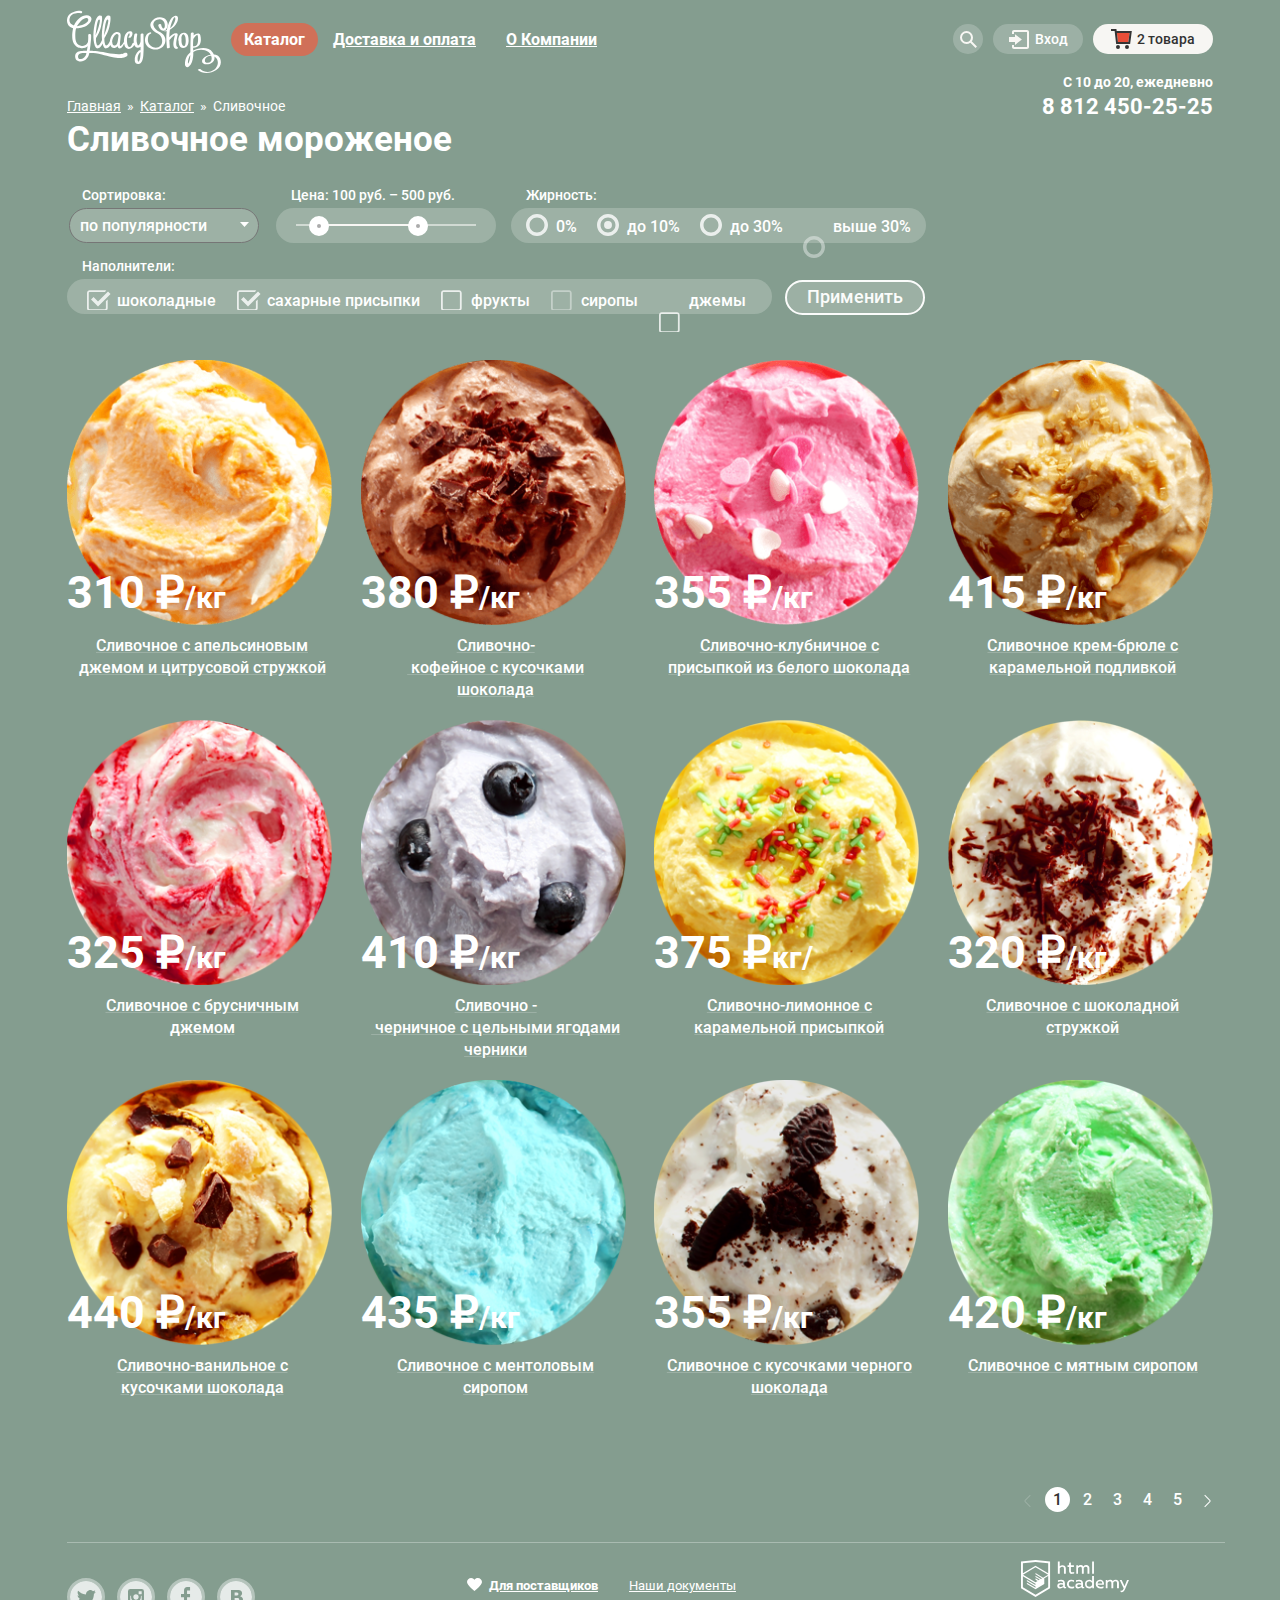
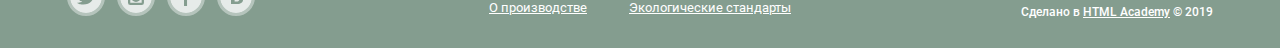
==== commit bb5f6dd8: "final" ====
--- a/catalog.html
+++ b/catalog.html
@@ -157,19 +157,21 @@
                   </div>
                 </fieldset>
               </div>
-              <fieldset class="filter-form-groop">
-                <legend class="filter-form-title">Жирность:</legend>
-                <div class="filter-form-wrapper filter-form-wrapper-radio" >
-                  <input class="filter-form-input visually-hidden" type="radio" name="fat" id="0" value="0">
-                  <label class="filter-form-label filter-form-label-radio" for="0">0%</label>
-                  <input class="filter-form-input visually-hidden"  type="radio" name="fat" id="0-10" value="0-10" checked>
-                  <label class="filter-form-label filter-form-label-radio"  for="0-10">до 10%</label>
-                  <input class="filter-form-input visually-hidden" type="radio" name="fat" id="10-30" value="10-30">
-                  <label class="filter-form-label filter-form-label-radio"  for="10-30">до 30%</label>
-                  <input class="filter-form-input visually-hidden" type="radio" name="fat" id="30-100" value="30-100" disabled>
-                  <label class="filter-form-label filter-form-label-radio" for="30-100">выше 30%</label>
-                </div>
-              </fieldset>
+              <div class="container-groop">
+                <fieldset class="filter-form-groop">
+                  <legend class="filter-form-title">Жирность:</legend>
+                  <div class="filter-form-wrapper filter-form-wrapper-radio" >
+                    <input class="filter-form-input visually-hidden" type="radio" name="fat" id="0" value="0">
+                    <label class="filter-form-label filter-form-label-radio" for="0">0%</label>
+                    <input class="filter-form-input visually-hidden"  type="radio" name="fat" id="0-10" value="0-10" checked>
+                    <label class="filter-form-label filter-form-label-radio"  for="0-10">до 10%</label>
+                    <input class="filter-form-input visually-hidden" type="radio" name="fat" id="10-30" value="10-30">
+                    <label class="filter-form-label filter-form-label-radio"  for="10-30">до 30%</label>
+                    <input class="filter-form-input visually-hidden" type="radio" name="fat" id="30-100" value="30-100" disabled>
+                    <label class="filter-form-label filter-form-label-radio" for="30-100">выше 30%</label>
+                  </div>
+                </fieldset>
+              </div>
               <fieldset class="filter-form-groop">
                 <legend class="filter-form-title">Наполнители:</legend>
                 <div class="filter-form-wrapper filter-form-wrapper-checkbox" >
@@ -265,13 +267,13 @@
            </ul>
          </section>
          <ul class="pagination-list">
-          <li><a href="#" class="pagination-back disabled" aria-label="Листаем в начало каталога"></a></li>
-          <li><a href="#" class="pagination-current">1</a></li>
-          <li><a href="#">2</a></li>
-          <li><a href="#">3</a></li>
-          <li><a href="#">4</a></li>
-          <li><a href="#">5</a></li>
-          <li><a href="#" class="pagination-forward" aria-label="Листаем вперед каталога"></a></li>
+           <li><a href="#" class="pagination-back disabled" aria-label="Листаем в начало каталога"></a></li>
+           <li><a href="#" class="pagination-current">1</a></li>
+           <li><a href="#">2</a></li>
+           <li><a href="#">3</a></li>
+           <li><a href="#">4</a></li>
+           <li><a href="#">5</a></li>
+           <li><a href="#" class="pagination-forward" aria-label="Листаем вперед каталога"></a></li>
          </ul>
         </div>
       </main>
--- a/css/style.css
+++ b/css/style.css
@@ -178,11 +178,8 @@
   flex-wrap: wrap;
 }
 
-.card-item a,
-.ice a,
 .main-footer a {
-  z-index: 2;
-  color: #ffffff;
+ color: #ffffff;
 }
 
 .btn:hover,
@@ -265,12 +262,14 @@
   width: 200px;
   height: 45px;
   border: 0;
-  margin: 0 auto;
   padding: 10px;
   font-size: 18px;
   line-height: 24px;
   font-weight: 400;
-  z-index: 2;
+  position: absolute;
+  top: 330px;
+  left: 30px;
+  z-index: 10;
 }
 
  .btn-input-login-link {
@@ -753,9 +752,6 @@
   width: 290px;
 }
 
-.sort-cost:hover {
- color: #343434;
-}
 
 /*Блок слайдера*/
 
@@ -968,6 +964,14 @@
   flex-wrap: wrap;
   justify-content: space-between;
   margin: 0;
+  margin-bottom: 95px;
+}
+
+.ice-card-item {
+  display: flex;
+  flex-wrap: wrap;
+  margin: 0;
+  padding: 0;
 }
 
 .card-item-hit::before {
@@ -985,13 +989,17 @@
   font-size: 16px;
   line-height: 22px;
   width: 265px;
-  height: 360px;
   font-weight: 500;
   position: relative;
   display: flex;
   flex-direction: column;
   padding: 0;
 }
+
+.ice-card-item .card-item {
+  margin-bottom: 95px;
+}
+
 
 .card-item::after {
   content: "";
@@ -999,26 +1007,24 @@
   top: -4%;
   left: -5%;
   z-index: 1;
-  width: 110%;
-  min-height: 108%;
-  margin-top: 5px;
+  width: 285px;
+  min-height: 405px;
   border-radius: 5px;
   opacity: 0;
+  box-shadow: 0 20px 20px rgba(0, 0, 0, 0.4);
+  background-color: rgba(248, 247, 244, 0.2);
 }
 
 .card-item:hover::after,
 .ice:hover::after {
-  border-radius: 5px;
-  min-height: 400px;
-  box-shadow: 0 2px 2px rgba(255, 255, 255, 0.2);
-  background-color: rgba(255, 255, 255, 0.2);
   opacity: 1;
-  z-index: 1;
-}
+}
+
 
 .card-item:hover img {
   align-self: center;
   z-index: 1;
+
 }
 
 .card-item p {
@@ -1048,46 +1054,28 @@
 
 }
 
-.ice-card-item {
-  width: 1146px;
-  padding: 0;
-  display: flex;
-  flex-wrap: wrap;
-  justify-content: space-between;
-}
-
-.ice a,
 .card-item a {
  width: 250px;
- height: 45px;
- margin: 0;
- margin-top: 15px;
  padding:  0;
  font-size: 16px;
  line-height: 22px;
  text-align: center;
- align-self: center;
+ position: absolute;
+ top: 275px;
+ left: 10px;
  color:#ffffff;
+ text-decoration: underline;
  text-decoration-color: rgba(255, 255, 255, 0.2);
 }
 
+.card-item a:hover,
+.card-item a:active {
+  color: #ffbc9e;
+  text-decoration-color: #f9cdc4;
+}
+
 .ice p {
   margin: 0;
-}
-
-.ices-catalog {
-  margin: 0;
-  margin-bottom: 5px;
-}
-
-.ices-catalog h2 {
-  margin: 0;
-  margin-top: 3px;
-  margin-bottom: 27px;
-  padding: 0;
-  font-size: 35px;
-  line-height: 41px;
-  font-weight: 700;
 }
 
 .ice-cream {
@@ -1095,13 +1083,26 @@
   line-height: 22px;
   font-weight: 500;
   text-align: center;
-  position: absolute;
-  top: 280px;
   padding: 0;
   margin: 0;
   z-index: 1;
 }
+
 /*Фильтр*/
+.ices-catalog {
+  margin: 0;
+  margin-bottom: 3px;
+}
+
+.ices-catalog h2 {
+  margin: 0;
+  margin-top: 3px;
+  margin-bottom: 27px;
+  padding: 0;
+  font-size: 35px;
+  line-height: 41px;
+  font-weight: 700;
+}
 
 .filter-form {
   display: flex;
@@ -1136,7 +1137,7 @@
 .filter-form-label {
   position: relative;
   padding-left: 30px;
-  margin-right: 15px;
+  margin-right: 16px;
   font-size: 16px;
   line-height: 18px;
   font-weight: 500;
@@ -1219,16 +1220,17 @@
 
 .container-groop {
   margin-right: 15px;
+
 }
 
 .sort-cost {
   -webkit-appearance: none;
   -moz-appearance:none;
   appearance: none;
-  margin: 5px 0;
+  margin: 5px 2px;
   height: 35px ;
   width: 190px;
-  padding: 0 12px;
+  padding: 0 10px;
   font-size: 16px;
   line-height: 18px;
   font-weight: 500;
@@ -1241,6 +1243,10 @@
   background-repeat: no-repeat;
 }
 
+.sort-cost:hover {
+  background-image: url("../img/icon-down-dir.svg");
+}
+
 .sort-cost .option {
   font-size: 14px;
   line-height: 16px;
@@ -1263,7 +1269,7 @@
 }
 
 .filter-form-title {
-  margin: 0 13px;
+  margin: 0 15px;
   font-size: 14px;
   line-height: 16px;
   font-weight: 500;
@@ -1315,8 +1321,11 @@
 /**Преимущества**/
 .shop-description {
   min-height: 305px;
-  margin-bottom: 41px;
+  margin-bottom: 40px;
+  padding: 20px;
   padding-top: 15px;
+  padding-bottom: 0;
+  padding-right: 0;
   background-color: #ece1c9;
   color: #323232;
   background-image: url("../img/waffle.png");
@@ -1326,6 +1335,7 @@
 
 .shop-description h2 {
   margin: 10px 20px;
+  margin-left: 0;
   font-size: 24px;
   line-height: 30px;
   font-weight: 500;
@@ -1335,24 +1345,21 @@
   margin: 0;
   padding: 0;
   padding-top: 10px;
-  padding-left: 18px;
   display: flex;
   flex-wrap: wrap;
+  align-content: space-between ;
 }
 
 .description li {
-  width: 525px;
+  width: 550px;
   font-size: 16px;
   line-height: 22px;
   font-weight: 400;
+  padding-right: 20px;
   margin-bottom: 24px;
-  margin-right: 35px;
   padding-left: 57px;
   position: relative;
-}
-
-.description li:nth-child(-n-2) {
-  margin-bottom: 15px;
+  margin-left: 5px;
 }
 
 .description li::before {
@@ -1366,6 +1373,7 @@
 }
 
 .description p {
+  width: 100%;
   margin: 0;
 }
 
@@ -1575,16 +1583,23 @@
 
 .pagination-list {
   margin: 0;
+  margin-top: 7px;
+  padding: 0;
   padding-top: 40px;
   padding-bottom: 30px;
-  border-bottom: 2px solid #a9bbb1;
+  border-bottom: 1px solid #a9bbb1;
   display: flex;
   justify-content: flex-end;
 }
 
 .pagination-list li {
-  padding-right: 10px;
+  width: 25px;
+  margin-right: 5px;
   position: relative;
+}
+
+.pagination-list:last-child {
+  margin-right: -12px;
 }
 
 .pagination-list a {
@@ -1616,17 +1631,10 @@
   background-color: #ffffff;
 }
 
-.pagination-list .pagination-forward:hover,
-.pagination-list .pagination-back:hover {
-  background-color: transparent;
-}
-
 .pagination-list .pagination-current {
   background-color: #ffffff;
   color: #323232;
 }
-
-
 
 .pagination-list .pagination-back::before,
 .pagination-list .pagination-back::after,
@@ -1634,33 +1642,36 @@
 .pagination-list .pagination-forward::after {
   content: "";
   position: absolute;
-  width: 2px;
-  height: 10px;
-  margin-top: 8px;
+  width: 1px;
+  height: 8px;
+  margin-top: 10px;
   background-color: #ffffff;
+}
+
+.pagination-list .pagination-back::before,
+.pagination-list .pagination-back::after,
+.pagination-list .pagination-forward::before,
+.pagination-list .pagination-forward::after {
+  left: 12px;
 }
 
 .pagination-list .pagination-back::before {
   top: -3px;
-  left: 2px;
   transform: rotate(45deg);
 }
 
 .pagination-list .pagination-back::after {
   top: 3px;
-  left: 2px;
   transform: rotate(-45deg);
 }
 
 .pagination-list .pagination-forward::before {
   top: 3px;
-  left: 2px;
   transform: rotate(45deg);
 }
 
 .pagination-list .pagination-forward::after {
   top: -3px;
-  left: 2px;
   transform: rotate(-45deg);
 }
 .pagination-list .disabled.pagination-back::before,
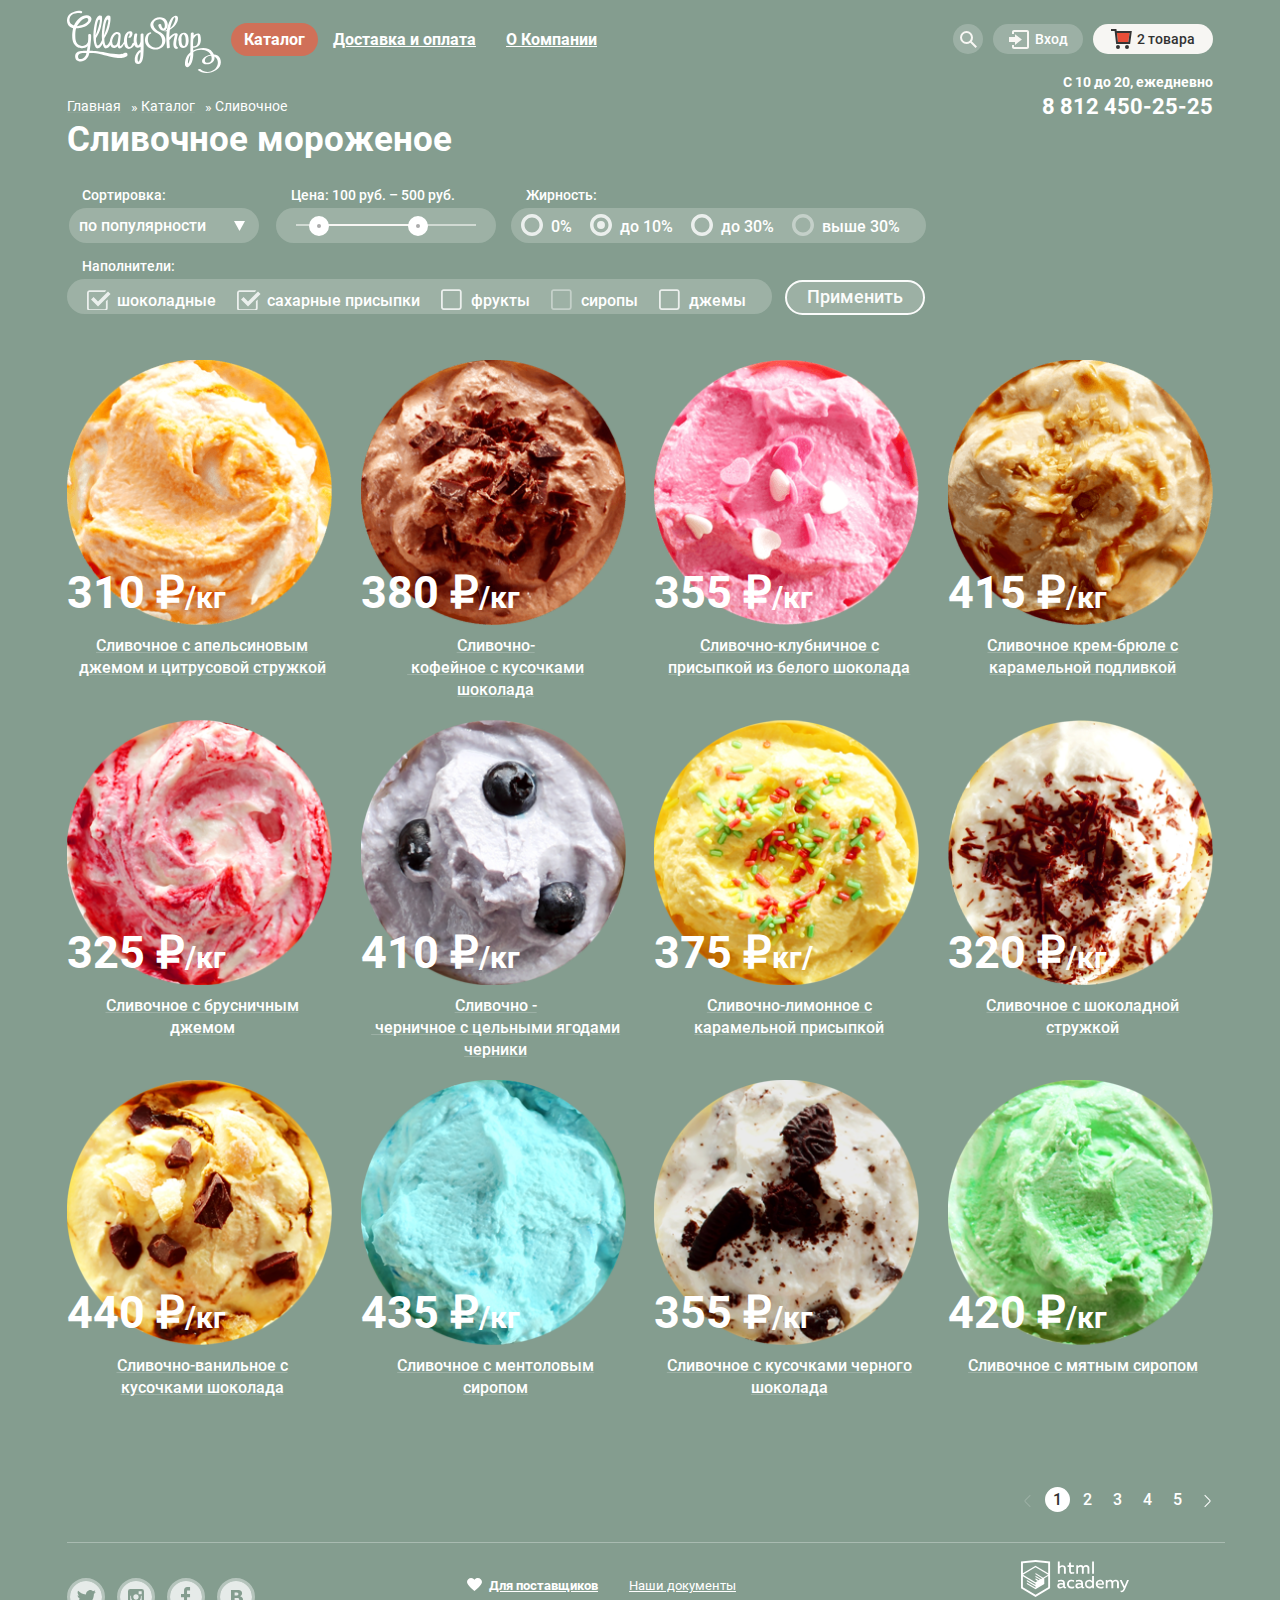
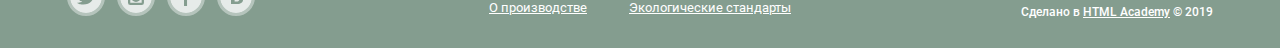
==== commit c87d19eb: "защита" ====
--- a/catalog.html
+++ b/catalog.html
@@ -31,13 +31,13 @@
           </nav>
           <ul class="user-navigation">
               <li class="found found-search">
-                <a href="#" class="found-input btn-input-found" aria-label="Поиск информации на странице"s>
+                <a href="#" class="found-input btn-input-found" aria-label="Поиск информации на странице">
                   <svg class="change-color" xmlns="http://www.w3.org/2000/svg" xmlns:xlink="http://www.w3.org/1999/xlink" width="17" height="17" viewBox="0 0 17 17"><path  d="M16.958 15.527L11.75 10.32A6.455 6.455 0 0 0 13 6.5 6.5 6.5 0 1 0 6.5 13a6.465 6.465 0 0 0 3.839-1.263l5.205 5.204 1.414-1.414zM6.5 11C4.019 11 2 8.981 2 6.5S4.019 2 6.5 2 11 4.019 11 6.5 8.981 11 6.5 11z"/></svg>
                 </a>
               <div class="input-pop-up input-search">
                 <form class="search" method="post" action="https://echo.htmlacademy.ru">
                   <label class="visually-hidden" for="search">Поиск по сайту</label>
-                  <input type="search" id="search" name="search-input" placeholder="Что ищем?">
+                  <input class="input" type="search" id="search" name="search-input" placeholder="Что ищем?">
                 </form>
               </div>
             </li>
@@ -49,9 +49,9 @@
               <div class="input-pop-up form-nav">
                 <form class="form-order"  action="https://echo.htmlacademy.ru" method="post">
                   <label class="visually-hidden" for="e-mail"> Электронная почта</label>
-                  <input type="text" id="e-mail" name="e-mail" placeholder="Электронная почта">
+                  <input class="input" type="text" id="e-mail" name="e-mail" placeholder="Электронная почта">
                   <label class="visually-hidden" for="password"> Пароль пользователя</label>
-                  <input type="password" name="password-user" id="password" placeholder="Пароль">
+                  <input class="input" type="password" name="password-user" id="password" placeholder="Пароль">
                   <div class="order">
                     <button class="btn btn-input" type="submit">Войти</button>
                     <div class="links">
@@ -123,9 +123,9 @@
         <div>
           <ul class="breadcrumbs-list">
             <li><a href="884319-gllacy-24/index.html" class="main">Главная</a></li>
-            <li><span>&#187;</span></li>
+            <li class="icon-one"></li>
             <li><a href="#" class="catalog-ice">Каталог</a></li>
-            <li><span>&#187;</span></li>
+            <li class="icon-two"></li>
             <li><a>Сливочное</a></li>
           </ul>
          <section class="ices-catalog">
--- a/css/style.css
+++ b/css/style.css
@@ -41,7 +41,8 @@
 }
 
 html {
-  box-sizing: border-box;
+  -webkit-box-sizing: border-box;
+          box-sizing: border-box;
 }
 
 img {
@@ -52,7 +53,8 @@
 *,
 *::before,
 *::after {
-  box-sizing: inherit;
+  -webkit-box-sizing: inherit;
+          box-sizing: inherit;
 }
 
 .container {
@@ -87,12 +89,15 @@
   border: 0;
   padding: 0;
   white-space: nowrap;
-  clip-path: inset(100%);
+  -webkit-clip-path: inset(100%);
+          clip-path: inset(100%);
   clip: rect(0 0 0 0);
   overflow: hidden;
 }
 
 .main-navigation-groop {
+  display: -webkit-box;
+  display: -ms-flexbox;
   display: flex;
 }
 
@@ -117,6 +122,8 @@
   padding: 0;
   margin: 0;
   margin-top: 10px;
+  display:-webkit-box;
+  display:-ms-flexbox;
   display:flex;
 }
 
@@ -125,9 +132,16 @@
   font-size: 12px;
   line-height: 18px;
   font-weight: 400;
+  display:-webkit-box;
+  display:-ms-flexbox;
   display:flex;
-  flex-direction: row;
-  justify-content: flex-end;
+  -webkit-box-orient: horizontal;
+  -webkit-box-direction: normal;
+      -ms-flex-direction: row;
+          flex-direction: row;
+  -webkit-box-pack: end;
+      -ms-flex-pack: end;
+          justify-content: flex-end;
   margin: 0;
   margin-top: 24px;
   margin-left:auto;
@@ -137,7 +151,8 @@
 }
 
 .tel-order {
-  align-self: flex-end;
+  -ms-flex-item-align: end;
+      align-self: flex-end;
   text-align: right;
   margin-top: -20px;
 }
@@ -149,7 +164,8 @@
 .main:hover,
 .main:active {
   color: #deb49a;
-  text-decoration-color: #f9cdc4;
+  -webkit-text-decoration-color: #f9cdc4;
+          text-decoration-color: #f9cdc4;
 }
 
 .tel-order p {
@@ -173,9 +189,15 @@
 }
 
 .header-main {
+  display: -webkit-box;
+  display: -ms-flexbox;
   display: flex;
-  flex-direction: column;
-  flex-wrap: wrap;
+  -webkit-box-orient: vertical;
+  -webkit-box-direction: normal;
+      -ms-flex-direction: column;
+          flex-direction: column;
+  -ms-flex-wrap: wrap;
+      flex-wrap: wrap;
 }
 
 .main-footer a {
@@ -191,7 +213,9 @@
 .main-footer a:hover,
 .main-footer a:active{
   color: #ffbc9e;
-  text-decoration-color: #f9cdc4;
+  -webkit-text-decoration-color: #f9cdc4;
+          text-decoration-color: #f9cdc4;
+
 }
 
 /*Кнопки*/
@@ -204,8 +228,12 @@
   display: inline-block;
   vertical-align: center;
   color: #ffffff;
+  background: -webkit-gradient(linear, left bottom, left top, from(#e84c36), to(#f16642));
+  background: -webkit-linear-gradient(bottom, #e84c36 0%, #f16642 100%);
+  background: -o-linear-gradient(bottom, #e84c36 0%, #f16642 100%);
   background: linear-gradient(to top, #e84c36 0%, #f16642 100%);
-  box-shadow: 0 2px 2px #a83829;
+  -webkit-box-shadow: 0 2px 2px #a83829;
+          box-shadow: 0 2px 2px #a83829;
   font-weight:700;
   border: 0;
 }
@@ -219,19 +247,28 @@
   font-size: 18px;
   line-height: 24px;
   font-weight: 400;
-  align-self: flex-end;
+  -ms-flex-item-align: end;
+      align-self: flex-end;
 }
 
 .btn:hover {
+  background: -webkit-gradient(linear,  left top, left bottom,  from(#f58669), to(#ec6f5e));
+  background: -webkit-linear-gradient(top,  #f58669 0%, #ec6f5e 100%);
+  background: -o-linear-gradient(top,  #f58669 0%, #ec6f5e 100%);
   background: linear-gradient(to bottom,  #f58669 0%, #ec6f5e 100%);
-  box-shadow: 0 2px 2px #8e0c03;
+  -webkit-box-shadow: 0 2px 2px #8e0c03;
+          box-shadow: 0 2px 2px #8e0c03;
   text-shadow: 2px 2px 0 rgba(160, 32, 11, 0.76);
   color: #fefefe;
 }
 
 .btn:active {
+  background: -webkit-gradient(linear,  left top, left bottom,  from(#d84833), to(#e1603e));
+  background: -webkit-linear-gradient(top,  #d84833 0%, #e1603e 100%);
+  background: -o-linear-gradient(top,  #d84833 0%, #e1603e 100%);
   background: linear-gradient(to bottom,  #d84833 0%, #e1603e 100%);
-  box-shadow: inset 0 2px 2px #942718;
+  -webkit-box-shadow: inset 0 2px 2px #942718;
+          box-shadow: inset 0 2px 2px #942718;
   color: #fceeec;
 }
 
@@ -290,7 +327,32 @@
   border-radius: 5px;
   background-color: #f8f7f4;
   z-index: 1;
-  box-shadow: 2px 20px 20px #5c6961;
+  -webkit-box-shadow: 2px 20px 20px #5c6961;
+          box-shadow: 2px 20px 20px #5c6961;
+}
+
+.form-nav  input::-webkit-input-placeholder {
+  font-size: 14px;
+  line-height: 24px;
+  font-weight: 400;
+  color: #d3d3d3;
+  padding-left: 10px;
+}
+
+.form-nav  input:-ms-input-placeholder {
+  font-size: 14px;
+  line-height: 24px;
+  font-weight: 400;
+  color: #d3d3d3;
+  padding-left: 10px;
+}
+
+.form-nav  input::-ms-input-placeholder {
+  font-size: 14px;
+  line-height: 24px;
+  font-weight: 400;
+  color: #d3d3d3;
+  padding-left: 10px;
 }
 
 .form-nav  input::placeholder {
@@ -313,12 +375,13 @@
 .order .links a {
   font-size: 13px;
   line-height: 24px;
-  font-weight: 400px;
+  font-weight: 400;
   width: 125px;
   margin: 0;
   padding: 0;
   color: #323232;
-  text-decoration-color: rgba(50, 50, 50, 0.3)
+  -webkit-text-decoration-color: rgba(50, 50, 50, 0.3);
+          text-decoration-color: rgba(50, 50, 50, 0.3)
 }
 
 .links {
@@ -327,7 +390,8 @@
 
 .links a:hover {
   color: #e84d37;
- text-decoration-color: rgba(232, 77, 55, 0.3);
+ -webkit-text-decoration-color: rgba(232, 77, 55, 0.3);
+         text-decoration-color: rgba(232, 77, 55, 0.3);
 }
 
 .form-order input {
@@ -380,10 +444,13 @@
 .btn-filter:active {
   background-color: #eaeaea;
   color: #353535;
-  box-shadow: 0 -2px 2px rgba(106, 106, 107, 0.97);
+  -webkit-box-shadow: 0 -2px 2px rgba(106, 106, 107, 0.97);
+          box-shadow: 0 -2px 2px rgba(106, 106, 107, 0.97);
 }
 
 .order {
+  display: -webkit-box;
+  display: -ms-flexbox;
   display: flex;
 }
 
@@ -402,6 +469,8 @@
 }
 
 .found .found-input {
+  display: -webkit-box;
+  display: -ms-flexbox;
   display: flex;
   font-size: 14px;
   line-height: 16px;
@@ -412,8 +481,12 @@
   text-decoration: none;
   border-radius: 30px;
   font-weight:500;
-  justify-content: center;
-  align-items: center;
+  -webkit-box-pack: center;
+      -ms-flex-pack: center;
+          justify-content: center;
+  -webkit-box-align: center;
+      -ms-flex-align: center;
+          align-items: center;
   background-color: rgba(255, 255, 255, 0.2);
 }
 
@@ -432,21 +505,35 @@
 
 .found-search:hover .input-search {
   display: block;
-  box-shadow: 2px 20px 20px #5c6961;
+  -webkit-box-shadow: 2px 20px 20px #5c6961;
+          box-shadow: 2px 20px 20px #5c6961;
   z-index: 1;
 }
 
-input[type=text]:hover,
-input[type=email]:hover,
-input[type=password]:hover {
-  border:1 1px solid #c7c6c5;
-  box-shadow: inset 1px 1px 1px 1px #c7c6c5;
-}
-
-input[type=text]:focus,
-input[type=email]:focus,
-input[type=password]:focus {
+.input[type=text],
+.input[type=email],
+.input[type=password],
+.comment {
+  border: 1px solid #d3d3d2;
+}
+
+.input[type=text]:hover,
+.input[type=email]:hover,
+.input[type=password]:hover,
+.comment:hover {
+  border: 1px solid #c7c6c5;
+  -webkit-box-shadow: inset 1px 1px 0px 0px #c7c6c5, inset -1px -1px 0px 0px #c7c6c5;
+          box-shadow: inset 1px 1px 0px 0px #c7c6c5, inset -1px -1px 0px 0px #c7c6c5;
+}
+
+.input[type=text]:focus,
+.input[type=email]:focus,
+.input[type=password]:focus,
+.comment:focus {
   border: 1px solid #8fbdec;
+  -webkit-box-shadow: inset 1px 1px 0px 0px #8fbdec, inset -1px -1px 0px 0px #8fbdec;
+  box-shadow: inset 1px 1px 0px 0px #8fbdec, inset -1px -1px 0px 0px #8fbdec;
+  outline: none;
 }
 
 .change-color {
@@ -467,7 +554,8 @@
   padding: 10px;
   border: 1px solid #999999;
   color: #999999;
-  box-sizing: border-box;
+  -webkit-box-sizing: border-box;
+          box-sizing: border-box;
 }
 
 .input-search input {
@@ -479,11 +567,33 @@
 
 .found input:hover {
   color: #999999;
-  box-shadow: inset 1px 1px 1px 1px #c7c6c5;
+  -webkit-box-shadow: inset 1px 1px 1px 1px #c7c6c5;
+          box-shadow: inset 1px 1px 1px 1px #c7c6c5;
 }
 
 .found input:focus {
   color: #323232;
+}
+
+.input-search input::-webkit-input-placeholder {
+  font-size: 14px;
+  line-height: 24px;
+  font-weight: 400;
+  padding-left: 10px;
+}
+
+.input-search input:-ms-input-placeholder {
+  font-size: 14px;
+  line-height: 24px;
+  font-weight: 400;
+  padding-left: 10px;
+}
+
+.input-search input::-ms-input-placeholder {
+  font-size: 14px;
+  line-height: 24px;
+  font-weight: 400;
+  padding-left: 10px;
 }
 
 .input-search input::placeholder {
@@ -530,7 +640,8 @@
   border-radius: 5px;
   list-style: none;
   background-color: #F8f7f4;
-  box-shadow: 2px 20px 20px #5c6961;
+  -webkit-box-shadow: 2px 20px 20px #5c6961;
+          box-shadow: 2px 20px 20px #5c6961;
   z-index: 1;
   font-weight: 700;
 }
@@ -576,7 +687,8 @@
 }
 
 .menu-catalog-item:active {
-  box-shadow: 0 2px 2px #7a9184;
+  -webkit-box-shadow: 0 2px 2px #7a9184;
+          box-shadow: 0 2px 2px #7a9184;
 }
 
 .catalog-option li {
@@ -613,6 +725,8 @@
 
 .basket-red:hover .basket-nav {
   /* display: block; */
+  display: -webkit-box;
+  display: -ms-flexbox;
   display: flex;
   width: 540px;
   height: 245px;
@@ -621,9 +735,10 @@
   color: #323232;
   border-radius: 5px;
   position: absolute;
-  top: 50px;
+  top: 35px;
   left: -410px;
-  box-shadow: 2px 20px 20px #5c6961;
+  -webkit-box-shadow: 2px 20px 20px #5c6961;
+          box-shadow: 2px 20px 20px #5c6961;
   z-index: 10;
 }
 
@@ -731,7 +846,6 @@
 .catalog-option,
 .input-search,
 .feedback,
-.pop-up-overlay,
 .form-nav,
 .basket-nav,
 .slide,
@@ -758,7 +872,6 @@
 .slider {
   position: relative;
   text-align: center;
-  padding-top: 51                                                                                                                                                                                                                                                        0px;
   padding-top: 400px;
   padding-bottom: 40px;
 }
@@ -769,6 +882,8 @@
   background-image: url("../img/ice-cream 1.png");
   background-repeat: no-repeat;
   background-position: top center;
+  -webkit-transition: background-image 0.5s ease, background-color 0.5s ease;
+  -o-transition: background-image 0.5s ease, background-color 0.5s ease;
   transition: background-image 0.5s ease, background-color 0.5s ease;
 }
 
@@ -878,19 +993,31 @@
 }
 
 .advertising {
+  display: -webkit-box;
+  display: -ms-flexbox;
   display: flex;
   margin-bottom: 40px;
 }
 
 .free-order {
+  display: -webkit-box;
+  display: -ms-flexbox;
   display: flex;
-  flex-direction: column;
+  -webkit-box-orient: vertical;
+  -webkit-box-direction: normal;
+      -ms-flex-direction: column;
+          flex-direction: column;
 }
 
 .advertising article {
   padding: 15px 20px;
+  display: -webkit-box;
+  display: -ms-flexbox;
   display: flex;
-  flex-direction: column;
+  -webkit-box-orient: vertical;
+  -webkit-box-direction: normal;
+      -ms-flex-direction: column;
+          flex-direction: column;
   border-radius: 15px;
 }
 
@@ -937,39 +1064,69 @@
   margin: 0;
   margin-top: -25px;
   padding: 0;
+  display: -webkit-box;
+  display: -ms-flexbox;
   display: flex;
 
 }
 
-.breadcrumbs-list a,
-.breadcrumbs-list span {
-  margin-right: 10px;
+.breadcrumbs-list a {
+  margin: 0 5px;
   font-size: 14px;
   line-height: 16px;
   font-weight: 400;
   color: #ffffff;
-  margin:  3px;
+  text-decoration-color: rgba(174, 190, 181, 0.2);
+}
+
+.icon-one,
+.icon-two {
+  position: relative;
+  padding: 5px;
+}
+
+.icon-one::before,
+.icon-two::before {
+  content: "»";
+  width: 5px;
+  height: 5px;
+  position: absolute;
+  font-size: 14px;
+  line-height: 16px;
 }
 
 .breadcrumbs-list .main {
   margin-left: 0;
 }
-
-
 /*блок хитов*/
 
 .ice-kind {
+  display: -webkit-box;
+  display: -ms-flexbox;
   display: flex;
-  flex-direction: row;
-  flex-wrap: wrap;
-  justify-content: space-between;
+  -webkit-box-orient: horizontal;
+  -webkit-box-direction: normal;
+      -ms-flex-direction: row;
+          flex-direction: row;
+  -ms-flex-wrap: wrap;
+      flex-wrap: wrap;
+  -webkit-box-pack: justify;
+      -ms-flex-pack: justify;
+          justify-content: space-between;
   margin: 0;
   margin-bottom: 95px;
 }
 
+.ice a{
+  z-index: 10;
+}
+
 .ice-card-item {
+  display: -webkit-box;
+  display: -ms-flexbox;
   display: flex;
-  flex-wrap: wrap;
+  -ms-flex-wrap: wrap;
+      flex-wrap: wrap;
   margin: 0;
   padding: 0;
 }
@@ -991,8 +1148,13 @@
   width: 265px;
   font-weight: 500;
   position: relative;
+  display: -webkit-box;
+  display: -ms-flexbox;
   display: flex;
-  flex-direction: column;
+  -webkit-box-orient: vertical;
+  -webkit-box-direction: normal;
+      -ms-flex-direction: column;
+          flex-direction: column;
   padding: 0;
 }
 
@@ -1011,7 +1173,8 @@
   min-height: 405px;
   border-radius: 5px;
   opacity: 0;
-  box-shadow: 0 20px 20px rgba(0, 0, 0, 0.4);
+  -webkit-box-shadow: 0 20px 20px rgba(0, 0, 0, 0.4);
+          box-shadow: 0 20px 20px rgba(0, 0, 0, 0.4);
   background-color: rgba(248, 247, 244, 0.2);
 }
 
@@ -1022,7 +1185,9 @@
 
 
 .card-item:hover img {
-  align-self: center;
+  -ms-flex-item-align: center;
+      -ms-grid-row-align: center;
+      align-self: center;
   z-index: 1;
 
 }
@@ -1049,8 +1214,12 @@
   width: 1146px;
   margin: 0;
   padding: 0;
+  display: -webkit-box;
+  display: -ms-flexbox;
   display: flex;
-  justify-content: space-between;
+  -webkit-box-pack: justify;
+      -ms-flex-pack: justify;
+          justify-content: space-between;
 
 }
 
@@ -1065,13 +1234,15 @@
  left: 10px;
  color:#ffffff;
  text-decoration: underline;
- text-decoration-color: rgba(255, 255, 255, 0.2);
+ -webkit-text-decoration-color: rgba(255, 255, 255, 0.2);
+         text-decoration-color: rgba(255, 255, 255, 0.2);
 }
 
 .card-item a:hover,
 .card-item a:active {
   color: #ffbc9e;
-  text-decoration-color: #f9cdc4;
+  -webkit-text-decoration-color: #f9cdc4;
+          text-decoration-color: #f9cdc4;
 }
 
 .ice p {
@@ -1085,7 +1256,7 @@
   text-align: center;
   padding: 0;
   margin: 0;
-  z-index: 1;
+  z-index: 200;
 }
 
 /*Фильтр*/
@@ -1105,8 +1276,11 @@
 }
 
 .filter-form {
+  display: -webkit-box;
+  display: -ms-flexbox;
   display: flex;
-  flex-wrap: wrap;
+  -ms-flex-wrap: wrap;
+      flex-wrap: wrap;
   margin-bottom: 25px;
   width: 100%;
 }
@@ -1120,7 +1294,7 @@
 .filter-form-wrapper {
   height: 35px;
   margin: 5px 0;
-  padding: 7px 15px;
+  padding: 7px 3px;
   background-color: #9db1a5;
   border-radius: 30px;
 }
@@ -1131,13 +1305,11 @@
 
 .filter-form-wrapper-checkbox {
   width: 705px;
-  padding: 10px 15px;
+  padding: 10px;
 }
 
 .filter-form-label {
   position: relative;
-  padding-left: 30px;
-  margin-right: 16px;
   font-size: 16px;
   line-height: 18px;
   font-weight: 500;
@@ -1152,6 +1324,7 @@
 }
 
 .filter-form-label-radio::before {
+  content: "";
   width: 22px;
   height: 22px;
   background-image: url("../img/radio-off.svg");
@@ -1189,15 +1362,26 @@
 }
 
 .filter-form-label-checkbox {
-  margin:  0 5px;
-  padding-right: 7px;
+  margin:  0 10px;
+  margin-right: 7px;
+  padding-left: 30px;
+}
+
+.filter-form-label-radio {
+  margin:  0 7px;
+  padding-left: 30px;
+}
+
+.filter-form-wrapper-checkbox .filter-form-label-checkbox:nth-child(4)
+.filter-form-wrapper-radio .filter-form-label-radio:nth-child(4) {
+  margin: 0;
 }
 
 .filter-form-label-checkbox::before {
   width: 27px;
   height: 25px;
   background-image: url("../img/checkbox-off.svg");
-  background-position: 0 5px;
+  background-position: 0 4px;
   background-repeat: no-repeat;
   opacity: 0.8;
   background-size: contain;
@@ -1221,6 +1405,10 @@
 .container-groop {
   margin-right: 15px;
 
+}
+
+.sort-cost::-ms-expand {
+  display: none;
 }
 
 .sort-cost {
@@ -1235,11 +1423,12 @@
   line-height: 18px;
   font-weight: 500;
   border-radius: 30px;
+  border: none;
   background-color: #9db1a5;
   color: #ffffff;
   position: relative;
-  background-image: url("../img/select-arrow.svg");
-  background-position: 170px 13px;
+  background-image: url("../img/icon-down-dir2.svg");
+  background-position: 165px 13px;
   background-repeat: no-repeat;
 }
 
@@ -1345,9 +1534,13 @@
   margin: 0;
   padding: 0;
   padding-top: 10px;
+  display: -webkit-box;
+  display: -ms-flexbox;
   display: flex;
-  flex-wrap: wrap;
-  align-content: space-between ;
+  -ms-flex-wrap: wrap;
+      flex-wrap: wrap;
+  -ms-flex-line-pack: justify;
+      align-content: space-between ;
 }
 
 .description li {
@@ -1400,8 +1593,12 @@
 
 /*Новости*/
 .container-news {
+  display: -webkit-box;
+  display: -ms-flexbox;
   display: flex;
-  justify-content: space-between;
+  -webkit-box-pack: justify;
+      -ms-flex-pack: justify;
+          justify-content: space-between;
   margin-bottom: 40px;
 }
 
@@ -1453,9 +1650,23 @@
   margin-left: 25px;
   height: 45px;
   width: 370px;
-
   border-radius: 5px;
 }
+
+.mailing-text::-webkit-input-placeholder {
+  font-size: 16px;
+  line-height: 24px;
+  font-weight: 400;
+  padding-left: 5px;
+}
+
+.mailing-text:-ms-input-placeholder {
+  font-size: 16px;
+  line-height: 24px;
+  font-weight: 400;
+  padding-left: 5px;
+}
+
 
 .mailing-text::placeholder {
   font-size: 16px;
@@ -1477,10 +1688,15 @@
 
 /*Карта*/
 .map {
+  display: -webkit-box;
+  display: -ms-flexbox;
   display: flex;
-  justify-content:center;
+  -webkit-box-pack:center;
+      -ms-flex-pack:center;
+          justify-content:center;
   margin-bottom: 30px;
-  flex-wrap: wrap;
+  -ms-flex-wrap: wrap;
+      flex-wrap: wrap;
 }
 
 .map img {
@@ -1564,6 +1780,8 @@
 }
 
 .modal-map iframe {
+  width: 100%;
+  height: 430px;
   position: relative;
   z-index: 2;
   border: none;
@@ -1573,7 +1791,7 @@
   margin: 0;
   padding: 0;
   position: absolute;
-  bottom: 1220;
+  bottom: 1220px;
   left: 0;
   z-index: 1;
   margin: 0;
@@ -1588,8 +1806,12 @@
   padding-top: 40px;
   padding-bottom: 30px;
   border-bottom: 1px solid #a9bbb1;
+  display: -webkit-box;
+  display: -ms-flexbox;
   display: flex;
-  justify-content: flex-end;
+  -webkit-box-pack: end;
+      -ms-flex-pack: end;
+          justify-content: flex-end;
 }
 
 .pagination-list li {
@@ -1657,23 +1879,32 @@
 
 .pagination-list .pagination-back::before {
   top: -3px;
-  transform: rotate(45deg);
+  -webkit-transform: rotate(45deg);
+      -ms-transform: rotate(45deg);
+          transform: rotate(45deg);
 }
 
 .pagination-list .pagination-back::after {
   top: 3px;
-  transform: rotate(-45deg);
+  -webkit-transform: rotate(-45deg);
+      -ms-transform: rotate(-45deg);
+          transform: rotate(-45deg);
 }
 
 .pagination-list .pagination-forward::before {
   top: 3px;
-  transform: rotate(45deg);
+  -webkit-transform: rotate(45deg);
+      -ms-transform: rotate(45deg);
+          transform: rotate(45deg);
 }
 
 .pagination-list .pagination-forward::after {
   top: -3px;
-  transform: rotate(-45deg);
-}
+  -webkit-transform: rotate(-45deg);
+      -ms-transform: rotate(-45deg);
+          transform: rotate(-45deg);
+}
+
 .pagination-list .disabled.pagination-back::before,
 .pagination-list .disabled.pagination-back::after {
   background-color: rgba(255, 255, 255, 0.2);
@@ -1691,15 +1922,23 @@
   margin: 0;
   margin-top: 5px;
   padding: 0;
+  display: -webkit-box;
+  display: -ms-flexbox;
   display: flex;
-  justify-content: flex-start;
+  -webkit-box-pack: start;
+      -ms-flex-pack: start;
+          justify-content: flex-start;
   margin-bottom: 30px;
   position: relative;
 }
 
 .main-footer {
+  display: -webkit-box;
+  display: -ms-flexbox;
   display: flex;
-  justify-content: space-between;
+  -webkit-box-pack: justify;
+      -ms-flex-pack: justify;
+          justify-content: space-between;
 }
 
 .footer-menu {
@@ -1707,10 +1946,16 @@
   padding: 0;
   padding-left: 10px;
   width: 350px;
+  display: -webkit-box;
+  display: -ms-flexbox;
   display: flex;
-  justify-content: flex-start;
-  align-self: flex-start;
-  flex-wrap: wrap;
+  -webkit-box-pack: start;
+      -ms-flex-pack: start;
+          justify-content: flex-start;
+  -ms-flex-item-align: start;
+      align-self: flex-start;
+  -ms-flex-wrap: wrap;
+      flex-wrap: wrap;
   position: relative;
 }
 
@@ -1775,8 +2020,13 @@
   line-height: 18px;
   font-weight: 500;
   margin: 0;
+  display: -webkit-box;
+  display: -ms-flexbox;
   display: flex;
-  flex-direction: column;
+  -webkit-box-orient: vertical;
+  -webkit-box-direction: normal;
+      -ms-flex-direction: column;
+          flex-direction: column;
 }
 
 .footer-copyright img {
@@ -1794,17 +2044,10 @@
 /*POP-UP*/
 .modal-show {
   display: block;
-  position: fixed;
-  flex-direction: column;
-  width: 480px;
-  height: 445px;
-  background-color: #f8f7f4;
-  animation: bounce 0.6s;
-}
-
-.modal-error {
-  animation: shake 0.6s;
-}
+  -webkit-animation: bounce 0.6s;
+          animation: bounce 0.6s;
+}
+
 
 .pop-up-overlay {
   position: fixed;
@@ -1821,27 +2064,36 @@
   height: 440px;
   position: fixed;
   padding: 25px;
+  /* margin: -150px -150px; */
   top: 30%;
   left: 460px;
-  transform: translateX(-240px),translateY(500px);
+  -webkit-transform: translate(0, 0);
+      -ms-transform: translate(0, 0);
+          transform: translate(0, 0);
   background-color: #f8f7f4;
   border-radius: 10px;
-  z-index: 10;
+  z-index: 200;
 }
 
 .feedback p {
   margin: 0;
+  padding: 0;
+  margin-top: -10px;
   margin-bottom: 20px;
   font-size: 24px;
   line-height: 28px;
   font-weight: 500;
   color: #323232;
-
 }
 
 .feedback-form {
+  display: -webkit-box;
+  display: -ms-flexbox;
   display: flex;
-  flex-direction: column;
+  -webkit-box-orient: vertical;
+  -webkit-box-direction: normal;
+      -ms-flex-direction: column;
+          flex-direction: column;
 
 }
 
@@ -1851,6 +2103,7 @@
   margin-bottom: 20px;
   padding-left: 10px;
   border-radius: 5px;
+  border:0;
 }
 
 .feedback textarea {
@@ -1861,18 +2114,16 @@
   margin-top: 0;
 }
 
-.feedback textarea:hover {
-  box-shadow: inset 1px 1px 1px 1px #c7c6c5;
-}
-
 .feedback .feedback-btn {
   width: 22px;
   height: 22px;
-  margin-top: -15px;
+  position: absolute;
+  top: 15px;
+  right: 15px;
   border: 0;
   background-color: transparent;
-  align-self: flex-end;
-  position: relative;
+  -ms-flex-item-align: end;
+      align-self: flex-end;
 }
 
 .feedback-btn::before,
@@ -1888,11 +2139,15 @@
 
 
 .feedback-btn::before {
-  transform: rotate(45deg);
+  -webkit-transform: rotate(45deg);
+      -ms-transform: rotate(45deg);
+          transform: rotate(45deg);
 }
 
 .feedback-btn::after {
-  transform: rotate(-45deg);
+  -webkit-transform: rotate(-45deg);
+      -ms-transform: rotate(-45deg);
+          transform: rotate(-45deg);
 }
 
 
@@ -1915,15 +2170,19 @@
 
 .form-order-basket .btn-order-one::before,
 .form-order-basket .btn-order-two::before {
-  transform: rotate(45deg);
+  -webkit-transform: rotate(45deg);
+      -ms-transform: rotate(45deg);
+          transform: rotate(45deg);
 }
 
 .form-order-basket .btn-order-one::after,
 .form-order-basket .btn-order-two::after {
-  transform: rotate(-45deg);
-}
-
-.btn-pop-up {
+  -webkit-transform: rotate(-45deg);
+      -ms-transform: rotate(-45deg);
+          transform: rotate(-45deg);
+}
+
+.feedback-form .btn-pop-up {
   width: 140px;
   height: 45px;
   font-size: 18px;
@@ -1931,32 +2190,63 @@
   font-weight: 700;
   margin-top: 25px;
   border: 0;
-  align-self: flex-end;
-  padding: 15px 25px;
+  padding: 10px 25px;
+  -ms-flex-item-align: end;
+      align-self: flex-end;
+
+}
+
+/*Анимация*/
+
+@-webkit-keyframes bounce {
+  0% {
+    -webkit-transform: translateY(-2000px);
+            transform: translateY(-2000px);
+  }
+
+  70% {
+    -webkit-transform: translateY(30px);
+            transform: translateY(30px);
+  }
+
+  90% {
+    -webkit-transform: translateY(-10px);
+            transform: translateY(-10px);
+  }
+
+  100% {
+    -webkit-transform: translateY(0);
+            transform: translateY(0);
+  }
 }
 
 @keyframes bounce {
   0% {
-    transform: translateY(-2000px);
+    -webkit-transform: translateY(-2000px);
+            transform: translateY(-2000px);
   }
 
   70% {
-    transform: translateY(30px);
+    -webkit-transform: translateY(30px);
+            transform: translateY(30px);
   }
 
   90% {
-    transform: translateY(-10px);
+    -webkit-transform: translateY(-10px);
+            transform: translateY(-10px);
   }
 
   100% {
-    transform: translateY(0);
+    -webkit-transform: translateY(0);
+            transform: translateY(0);
   }
 }
 
-@keyframes shake {
+@-webkit-keyframes shake {
   0%,
   100% {
-    transform: translateX(0);
+    -webkit-transform: translateX(0);
+            transform: translateX(0);
   }
 
   10%,
@@ -1964,13 +2254,47 @@
   50%,
   70%,
   90% {
-    transform: translateX(-10px);
+    -webkit-transform: translateX(-10px);
+            transform: translateX(-10px);
   }
 
   20%,
   40%,
   60%,
   80% {
-    transform: translateX(10px);
+    -webkit-transform: translateX(10px);
+            transform: translateX(10px);
   }
 }
+
+@keyframes shake {
+  0%,
+  100% {
+    -webkit-transform: translateX(0);
+            transform: translateX(0);
+  }
+
+  10%,
+  30%,
+  50%,
+  70%,
+  90% {
+    -webkit-transform: translateX(-10px);
+            transform: translateX(-10px);
+  }
+
+  20%,
+  40%,
+  60%,
+  80% {
+    -webkit-transform: translateX(10px);
+            transform: translateX(10px);
+  }
+}
+
+.modal-error {
+  -webkit-animation-name: shake;
+          animation-name: shake;
+  -webkit-animation-duration:  0.6s;
+          animation-duration:  0.6s;
+}
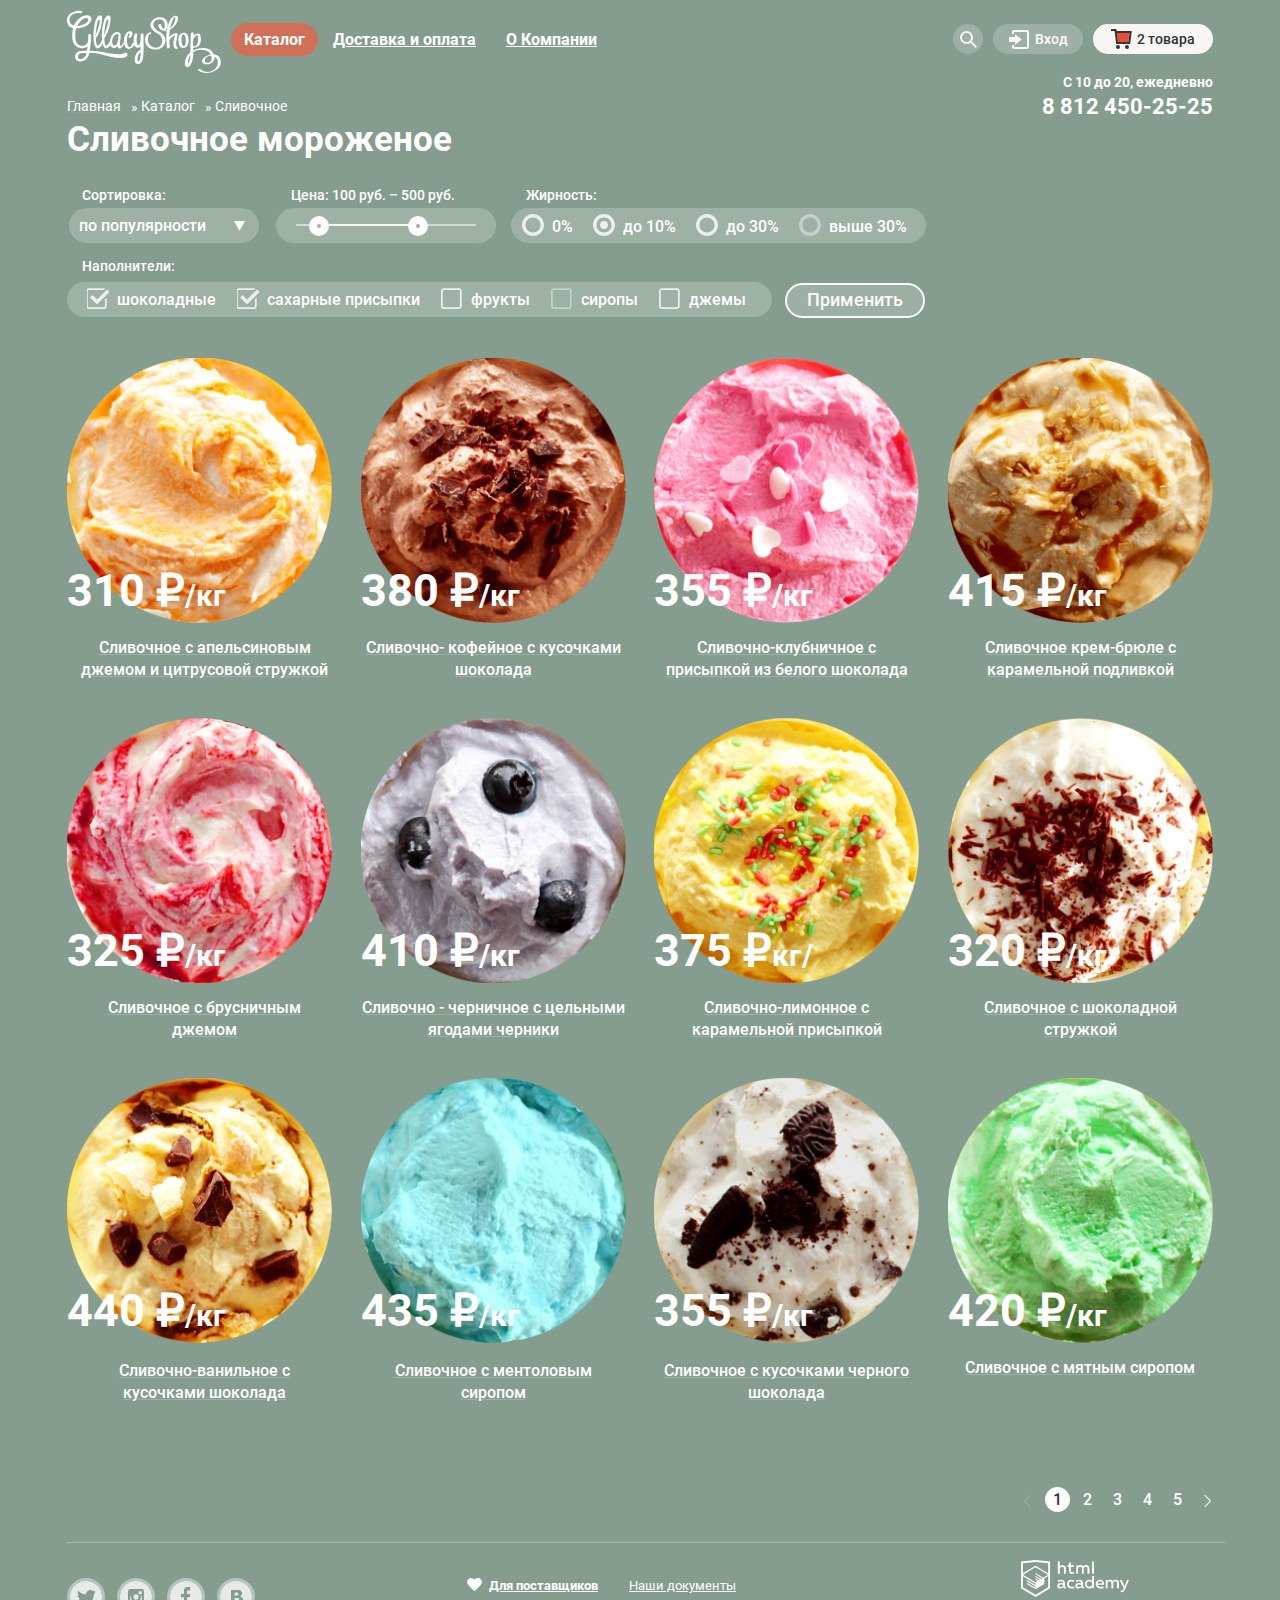
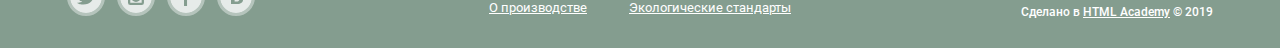
==== commit 9e25c07e: "защита 2" ====
--- a/catalog.html
+++ b/catalog.html
@@ -26,7 +26,7 @@
                 </ul>
               </li>
               <li class="nav-catalog-site"><a href="#" class="menu-catalog-item">Доставка и оплата</a></li>
-                <li class="nav-catalog-site"><a href="#" class="menu-catalog-item">О Компании</a></li>
+              <li class="nav-catalog-site"><a href="#" class="menu-catalog-item">О Компании</a></li>
             </ul>
           </nav>
           <ul class="user-navigation">
@@ -160,7 +160,7 @@
               <div class="container-groop">
                 <fieldset class="filter-form-groop">
                   <legend class="filter-form-title">Жирность:</legend>
-                  <div class="filter-form-wrapper filter-form-wrapper-radio" >
+                  <div class="filter-form-wrapper filter-form-wrapper-radio">
                     <input class="filter-form-input visually-hidden" type="radio" name="fat" id="0" value="0">
                     <label class="filter-form-label filter-form-label-radio" for="0">0%</label>
                     <input class="filter-form-input visually-hidden"  type="radio" name="fat" id="0-10" value="0-10" checked>
@@ -241,7 +241,7 @@
                <button type="button" class="btn btn-catalog">Быстрый просмотр</button>
              </li>
              <li  class="card-item">
-               <img src="img/9.png" width="267" height="267" alt="Фото мороженого Сливочно-ванильного с кусочками шоколада">
+               <img src="img/9.png" width="267" height="267" alt="Фото мороженого Сливочно-ванильного  с кусочками шоколада">
                <p>440 ₽<span>/кг</span></p>
                <a href="#"><h4 class="ice-cream">Сливочно-ванильное с кусочками шоколада</h4></a>
                <button type="button" class="btn btn-catalog">Быстрый просмотр</button>
@@ -253,7 +253,7 @@
                <button type="button" class="btn btn-catalog">Быстрый просмотр</button>
              </li>
              <li  class="card-item">
-               <img src="img/11.png" width="267" height="267" alt="Фото мороженого Сливочного с кусочками черного шоколада">
+               <img src="img/11.png" width="267" height="267" alt="Фото мороженого Сливочного с кусочкамичерного шоколада">
                <p>355 ₽<span>/кг</span></p>
                <a href="#"><h4 class="ice-cream">Сливочное&nbsp;с&nbsp;кусочками&nbsp;черного шоколада</h4></a>
                <button type="button" class="btn btn-catalog">Быстрый просмотр</button>
--- a/css/style.css
+++ b/css/style.css
@@ -125,6 +125,7 @@
   display:-webkit-box;
   display:-ms-flexbox;
   display:flex;
+  flex-wrap: wrap;
 }
 
 .user-navigation {
@@ -299,13 +300,12 @@
   width: 200px;
   height: 45px;
   border: 0;
+  margin-top: 20px;
+  margin-left: 27px;
   padding: 10px;
   font-size: 18px;
   line-height: 24px;
   font-weight: 400;
-  position: absolute;
-  top: 330px;
-  left: 30px;
   z-index: 10;
 }
 
@@ -424,7 +424,7 @@
   font-weight: 500;
   width: 140px;
   height: 35px;
-  margin-top: 22px;
+  margin-top: 25px;
   margin-left: 13px;
   margin-bottom: 20px;
   padding: 5px 15px;
@@ -589,13 +589,6 @@
   padding-left: 10px;
 }
 
-.input-search input::-ms-input-placeholder {
-  font-size: 14px;
-  line-height: 24px;
-  font-weight: 400;
-  padding-left: 10px;
-}
-
 .input-search input::placeholder {
   font-size: 14px;
   line-height: 24px;
@@ -903,8 +896,19 @@
 
 .slider-list {
   margin: 0;
-  margin-top: 23px;
-  padding: 0;
+  padding: 0;
+}
+
+.slide-title {
+  /* display: block; */
+  margin: 0px auto;
+  margin-top: -128px;
+  margin-bottom: 30px;
+  width: 675px;
+  font-size: 60px;
+  line-height: 60.35px;
+  font-weight: 700;
+  text-align: center;
 }
 
 .slider-controls label {
@@ -970,16 +974,6 @@
 #product-3:checked ~ .site-wrapper {
   background-color: #9d8b84;
   background-image:  url("../img/ice-cream 3.png");
-}
-
-.slide-title {
-  position: absolute;
-  bottom: 75px;
-  left: 222px;
-  font-size: 60px;
-  line-height: 60.35px;
-  font-weight: 700;
-  width: 700px;
 }
 
 
@@ -1033,21 +1027,21 @@
 .raspberry {
   margin-right: 25px;
   width: 560px;
-  height: 230px;
+  min-height: 230px;
   background-color: #c13f61;
   background-image: url("../img/raspberry.png");
+
   background-repeat: no-repeat;
 }
 
 .raspberry .btn{
   width: 165px;
   margin-top: 45px;
-
 }
 
 .chocolate {
   width: 560px;
-  height: 230px;
+  min-height: 230px;
   background-color: #723e1b;
   background-image: url("../img/chocolate.png");
   background-repeat: no-repeat;
@@ -1112,23 +1106,16 @@
       flex-wrap: wrap;
   -webkit-box-pack: justify;
       -ms-flex-pack: justify;
-          justify-content: space-between;
-  margin: 0;
-  margin-bottom: 95px;
-}
-
-.ice a{
+  margin: 0;
+}
+
+.ice-card-item .card-item:last-child {
+  margin: 0;
+  margin-right: auto;
+}
+
+.ice a {
   z-index: 10;
-}
-
-.ice-card-item {
-  display: -webkit-box;
-  display: -ms-flexbox;
-  display: flex;
-  -ms-flex-wrap: wrap;
-      flex-wrap: wrap;
-  margin: 0;
-  padding: 0;
 }
 
 .card-item-hit::before {
@@ -1155,22 +1142,24 @@
   -webkit-box-direction: normal;
       -ms-flex-direction: column;
           flex-direction: column;
-  padding: 0;
-}
-
-.ice-card-item .card-item {
-  margin-bottom: 95px;
-}
-
+  justify-content: space-between;
+  padding: 0;
+  margin-bottom: -28px;
+  margin-right: 20px;
+}
+
+.ice .card-item:nth-child(4n) {
+ margin-right: 0;
+}
 
 .card-item::after {
   content: "";
   position: absolute;
-  top: -4%;
+  top: -2%;
   left: -5%;
   z-index: 1;
   width: 285px;
-  min-height: 405px;
+  height: 105%;
   border-radius: 5px;
   opacity: 0;
   -webkit-box-shadow: 0 20px 20px rgba(0, 0, 0, 0.4);
@@ -1217,25 +1206,26 @@
   display: -webkit-box;
   display: -ms-flexbox;
   display: flex;
-  -webkit-box-pack: justify;
-      -ms-flex-pack: justify;
-          justify-content: space-between;
-
+  -ms-flex-wrap: wrap;
+  flex-wrap: wrap;
+  justify-content: space-between;
 }
 
 .card-item a {
- width: 250px;
+ min-width: 250px;
  padding:  0;
+ margin-top: 14px;
  font-size: 16px;
  line-height: 22px;
  text-align: center;
- position: absolute;
- top: 275px;
- left: 10px;
  color:#ffffff;
  text-decoration: underline;
  -webkit-text-decoration-color: rgba(255, 255, 255, 0.2);
          text-decoration-color: rgba(255, 255, 255, 0.2);
+}
+
+.ice-card-item .card-item:nth-child(4n+1) a {
+  margin-left: 10px;
 }
 
 .card-item a:hover,
@@ -1281,7 +1271,7 @@
   display: flex;
   -ms-flex-wrap: wrap;
       flex-wrap: wrap;
-  margin-bottom: 25px;
+  margin-bottom: 20px;
   width: 100%;
 }
 
@@ -1305,7 +1295,8 @@
 
 .filter-form-wrapper-checkbox {
   width: 705px;
-  padding: 10px;
+  margin: 8px 0;
+  padding: 6px 10px;
 }
 
 .filter-form-label {
@@ -1321,6 +1312,11 @@
   position: absolute;
   left: 0;
   bottom: 0;
+}
+
+.filter-form-input:focus +.filter-form-label {
+  display: inline-block;
+  color: #5b9ddf;
 }
 
 .filter-form-label-radio::before {
@@ -1368,7 +1364,7 @@
 }
 
 .filter-form-label-radio {
-  margin:  0 7px;
+  margin:  0 8px;
   padding-left: 30px;
 }
 
@@ -1391,7 +1387,7 @@
   width: 27px;
   height: 25px;
   background-image: url("../img/checkbox-on.svg");
-  background-position: 0 5px;
+  background-position: -1px 4px;
   background-repeat: no-repeat;
   opacity: 0;
   background-size: contain;
@@ -1610,7 +1606,7 @@
 }
 
 .news {
-  height: 220px;
+  min-height: 220px;
   width: 560px;
   margin-right: 25px;
   padding-left: 20px;
@@ -1632,7 +1628,7 @@
 }
 
 .form-mailing {
-  height: 220px;
+  min-height: 220px;
   width: 560px;
   background-color: #f8f7f4;
   color: #5a5a5a;
@@ -1650,21 +1646,21 @@
   margin-left: 25px;
   height: 45px;
   width: 370px;
-  border-radius: 5px;
+  border-radius: 10px;
 }
 
 .mailing-text::-webkit-input-placeholder {
   font-size: 16px;
   line-height: 24px;
   font-weight: 400;
-  padding-left: 5px;
+  padding-left: 10px;
 }
 
 .mailing-text:-ms-input-placeholder {
   font-size: 16px;
   line-height: 24px;
   font-weight: 400;
-  padding-left: 5px;
+  padding-left: 10px;
 }
 
 
@@ -1672,16 +1668,16 @@
   font-size: 16px;
   line-height: 24px;
   font-weight: 400;
-  padding-left: 5px;
+  padding-left: 10px;
 }
 
 .form-mailing p {
   font-size: 16px;
   line-height: 22px;
   font-weight: 400;
-  width: 510px;
-  height: 60px;
-  margin: 35px 25px;
+  min-width: 510px;
+  min-height: 60px;
+  margin: 32px 25px;
   padding: 0;
 }
 
@@ -1801,7 +1797,7 @@
 
 .pagination-list {
   margin: 0;
-  margin-top: 7px;
+  /* margin-top: 7px; */
   padding: 0;
   padding-top: 40px;
   padding-bottom: 30px;
@@ -2064,12 +2060,8 @@
   height: 440px;
   position: fixed;
   padding: 25px;
-  /* margin: -150px -150px; */
-  top: 30%;
-  left: 460px;
-  -webkit-transform: translate(0, 0);
-      -ms-transform: translate(0, 0);
-          transform: translate(0, 0);
+  top: calc(50% - 240px);
+  left: calc(50% - 240px);
   background-color: #f8f7f4;
   border-radius: 10px;
   z-index: 200;
